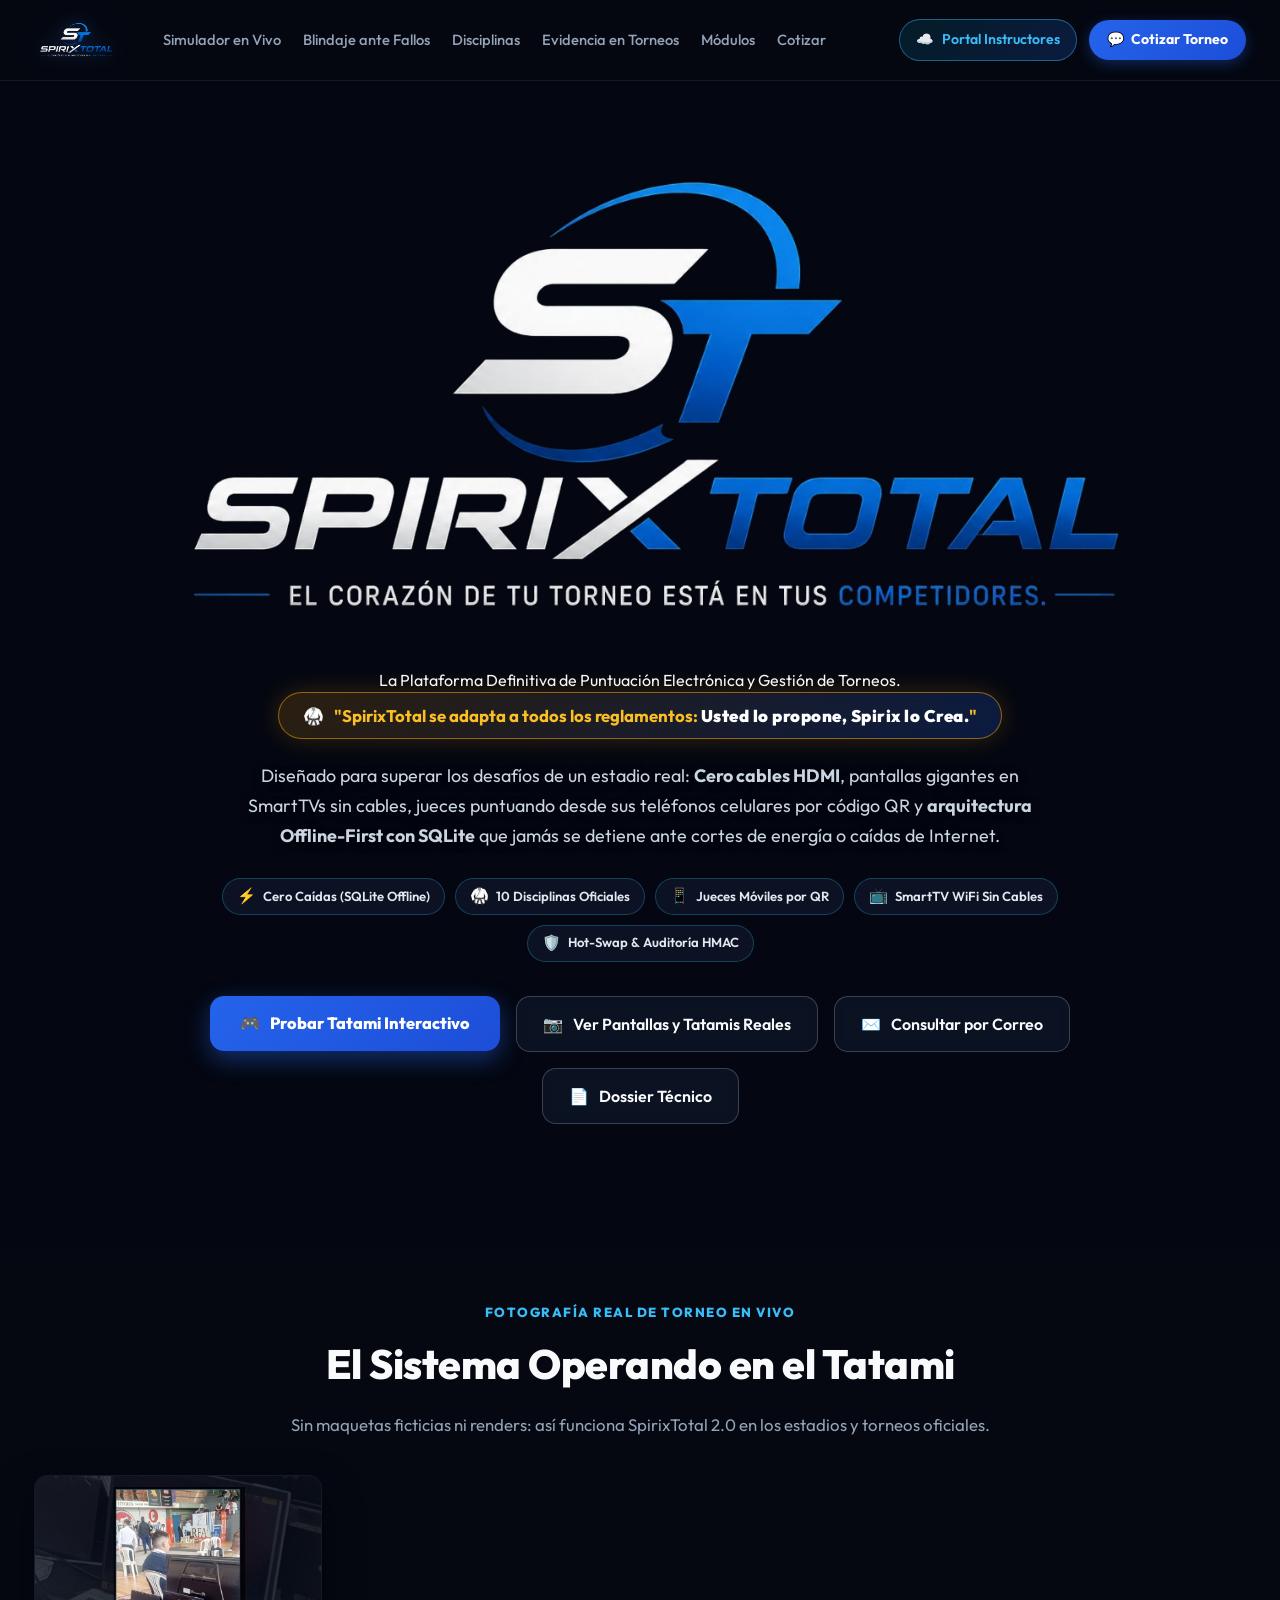
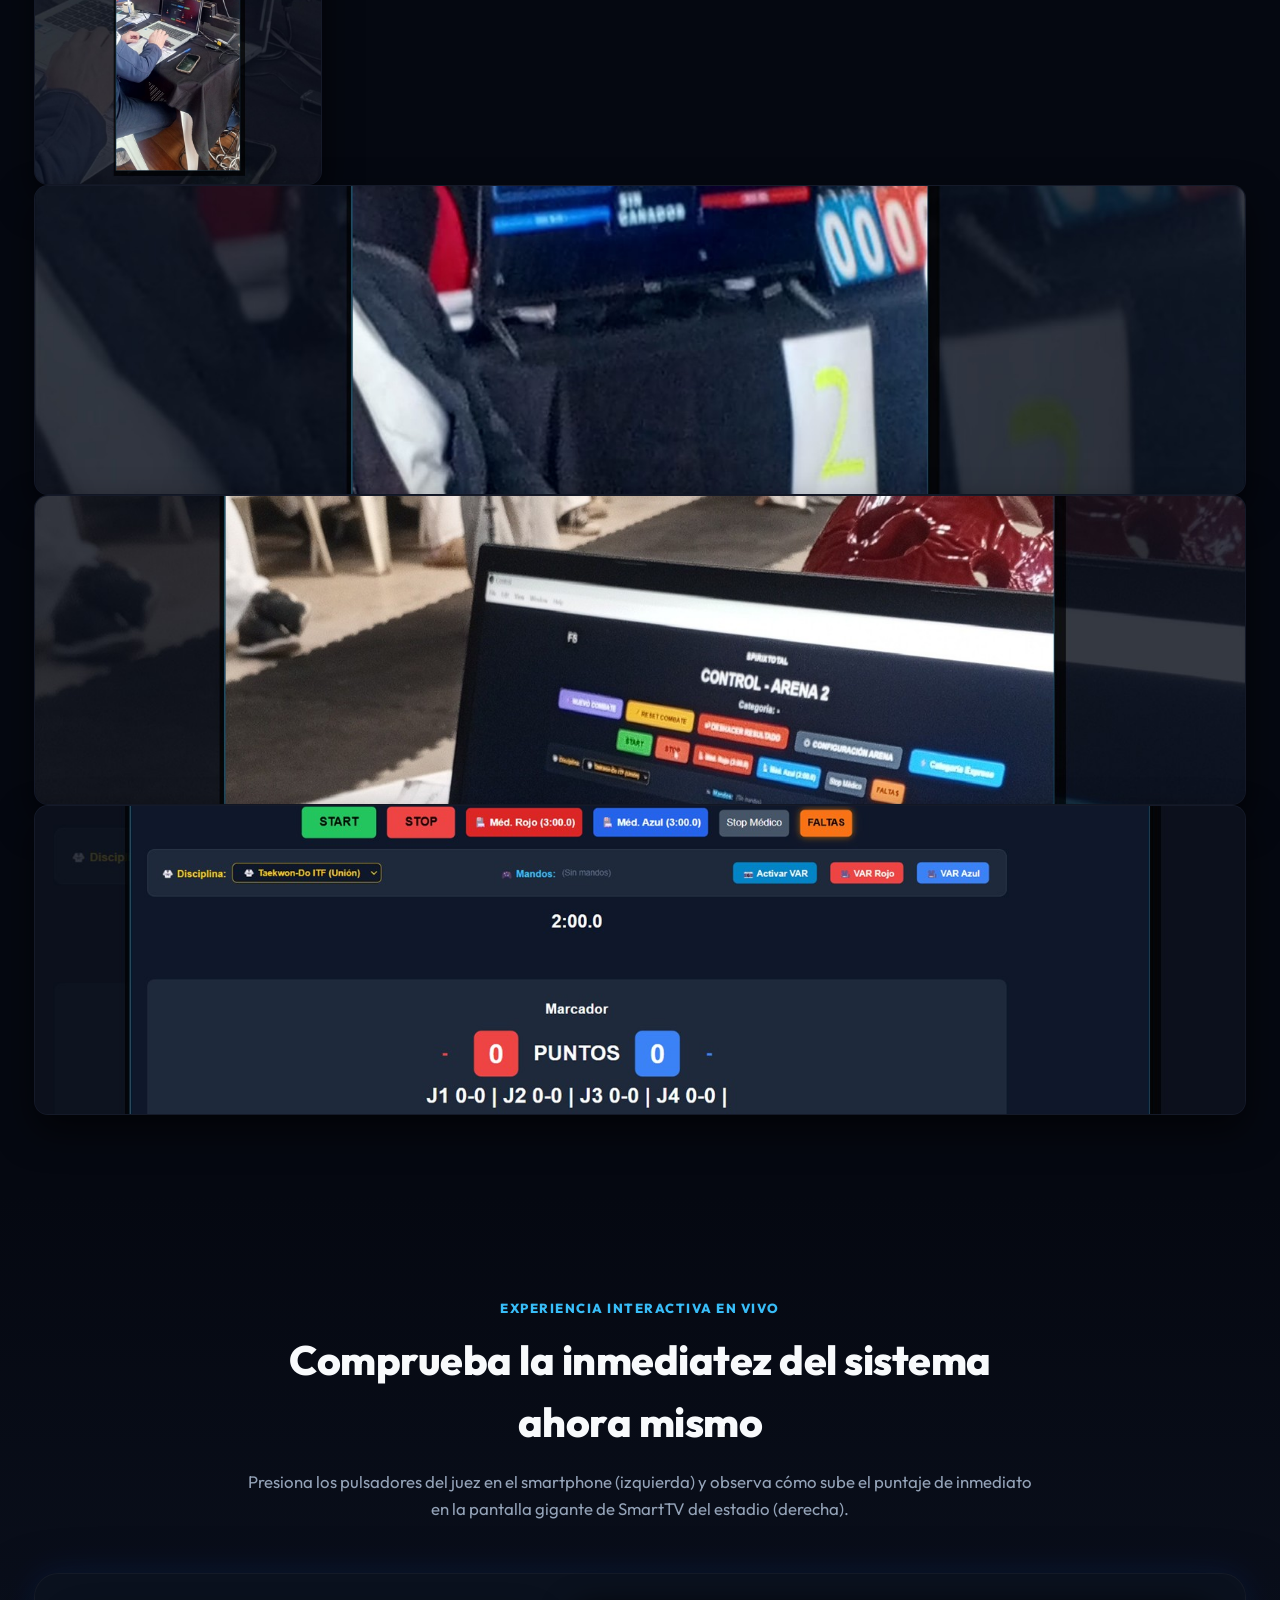
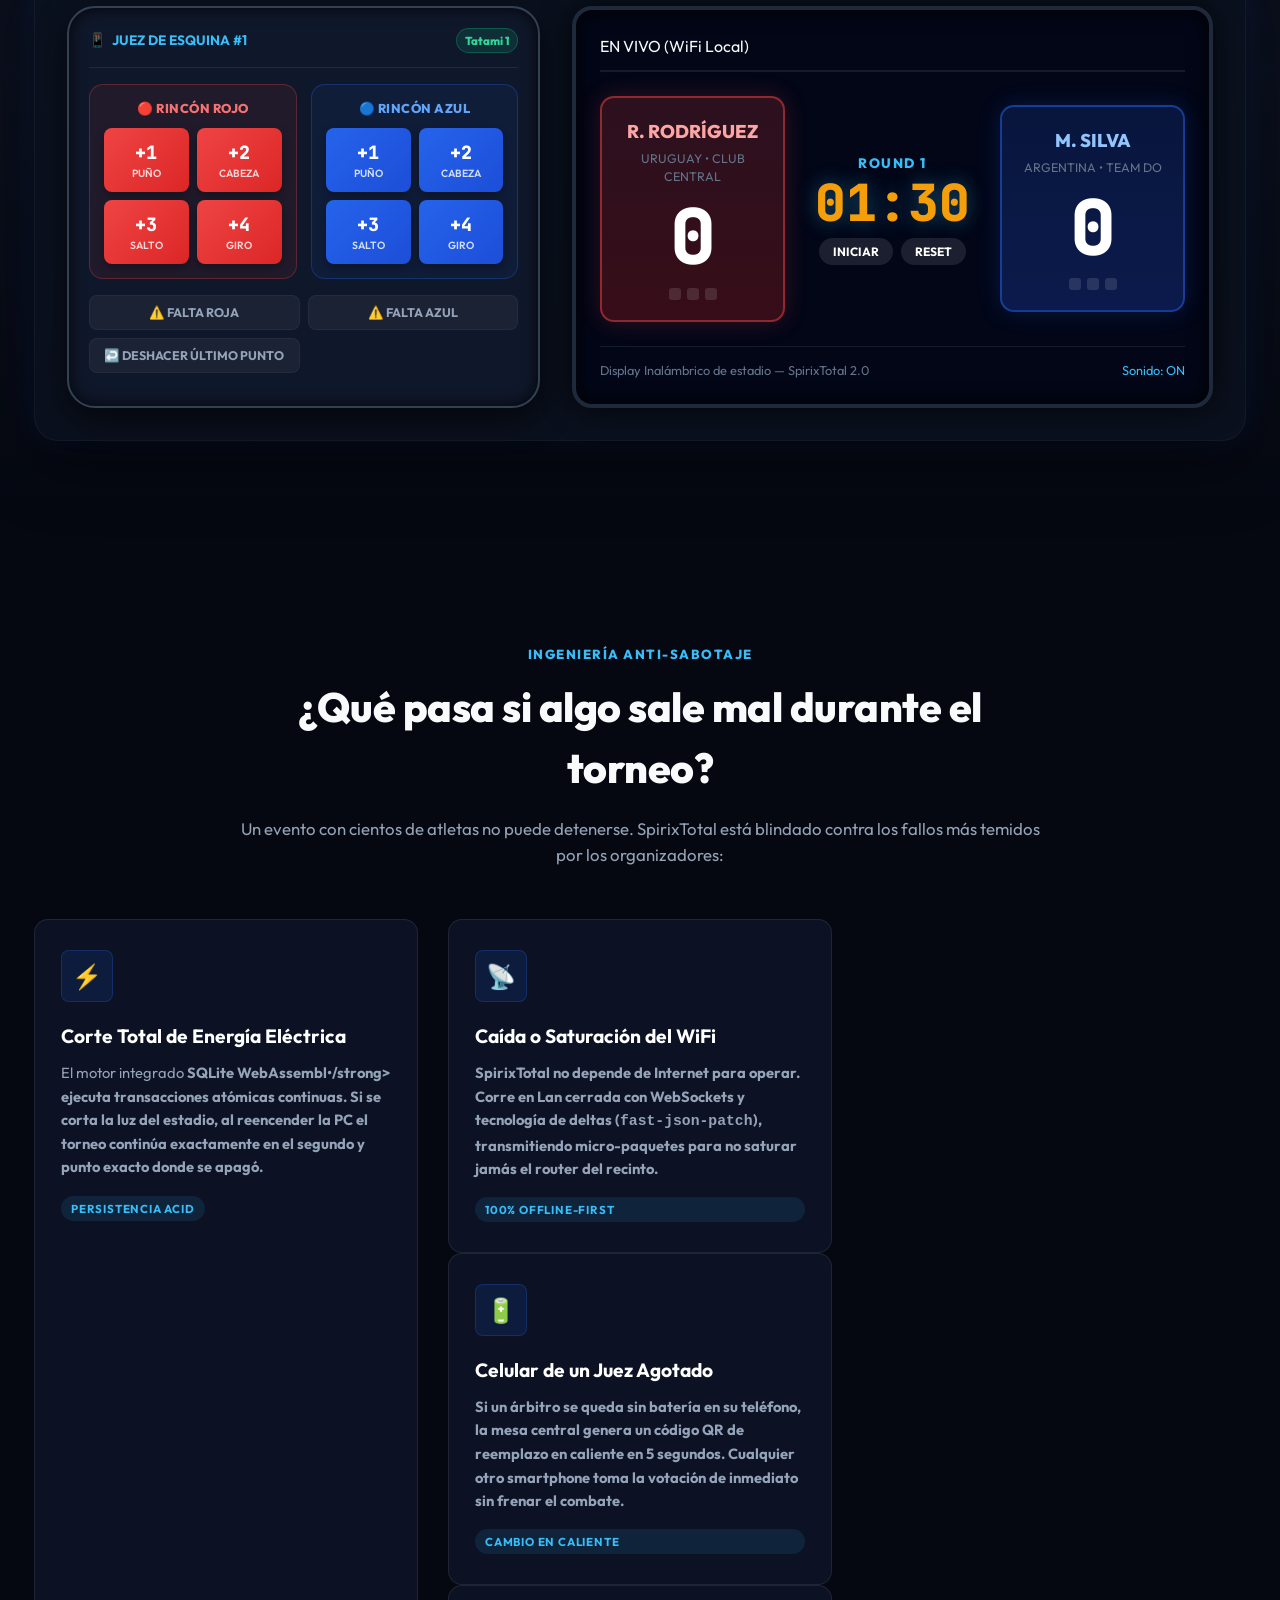
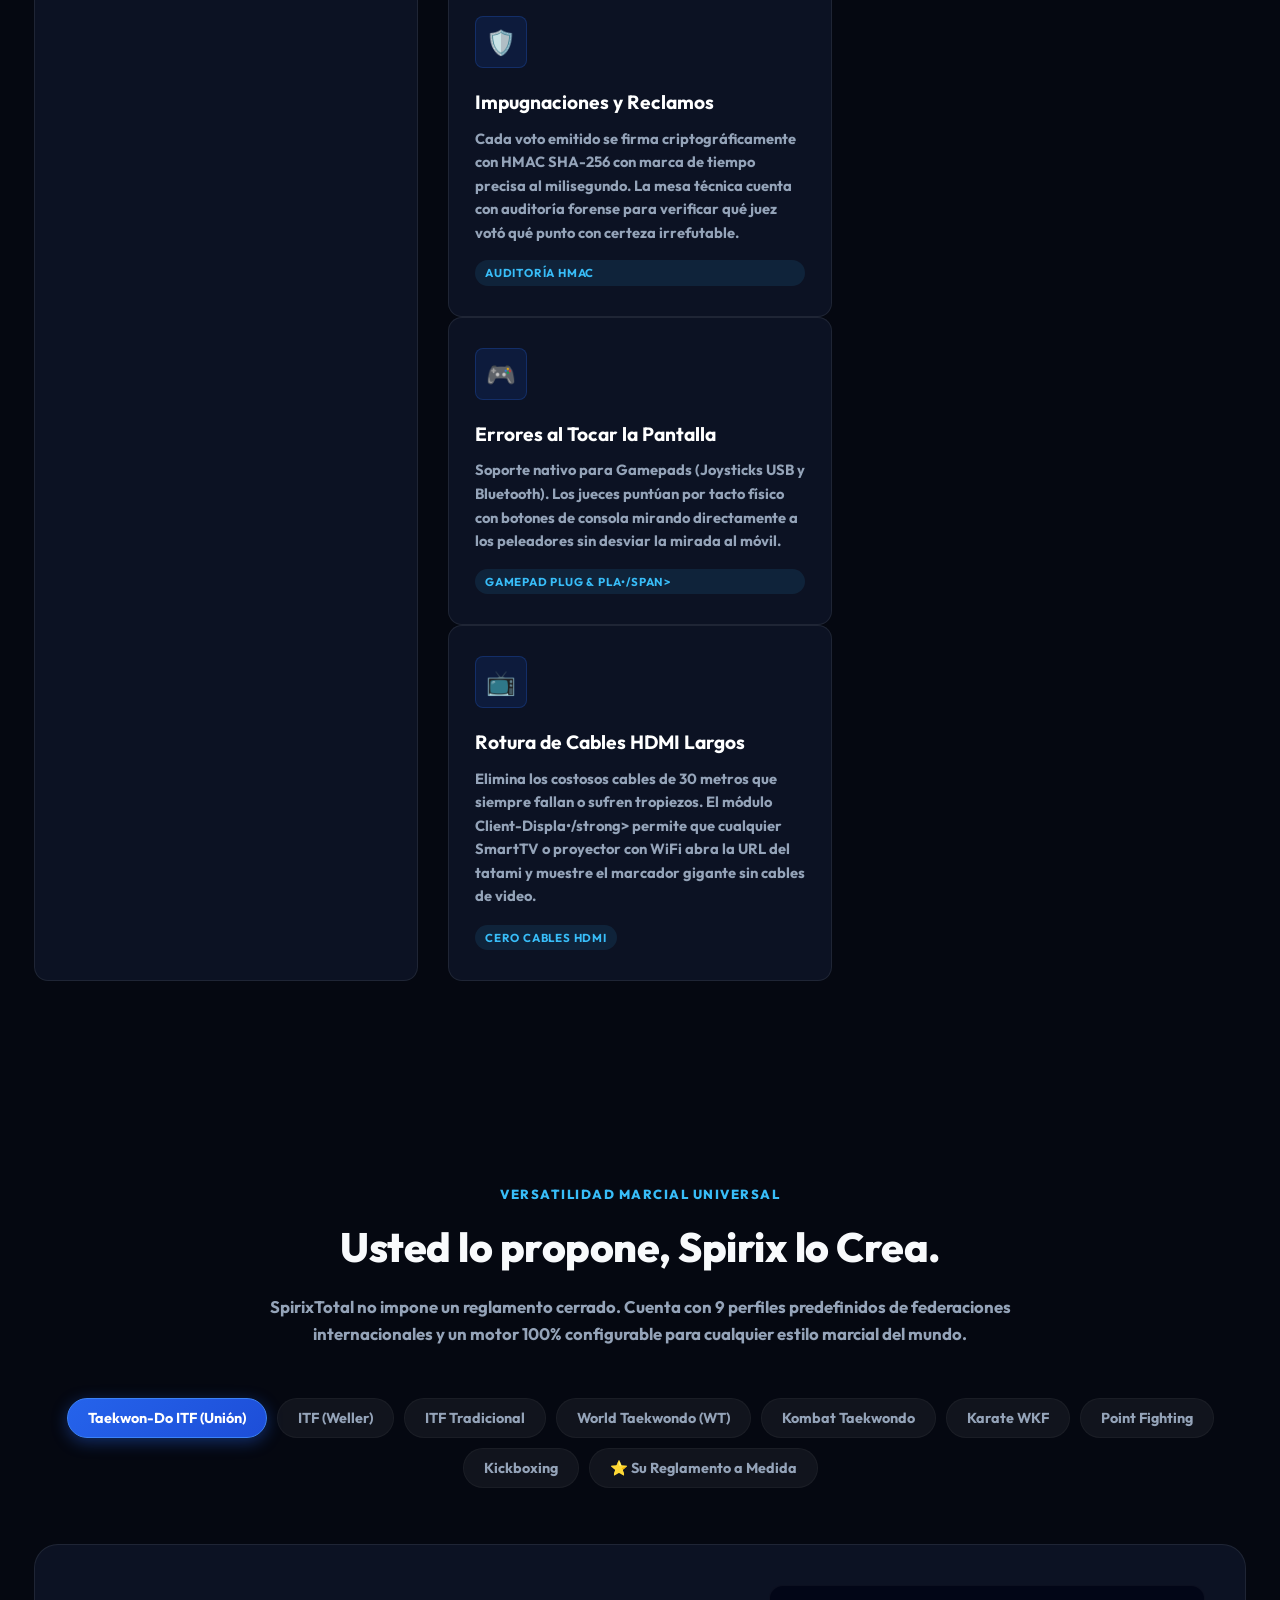
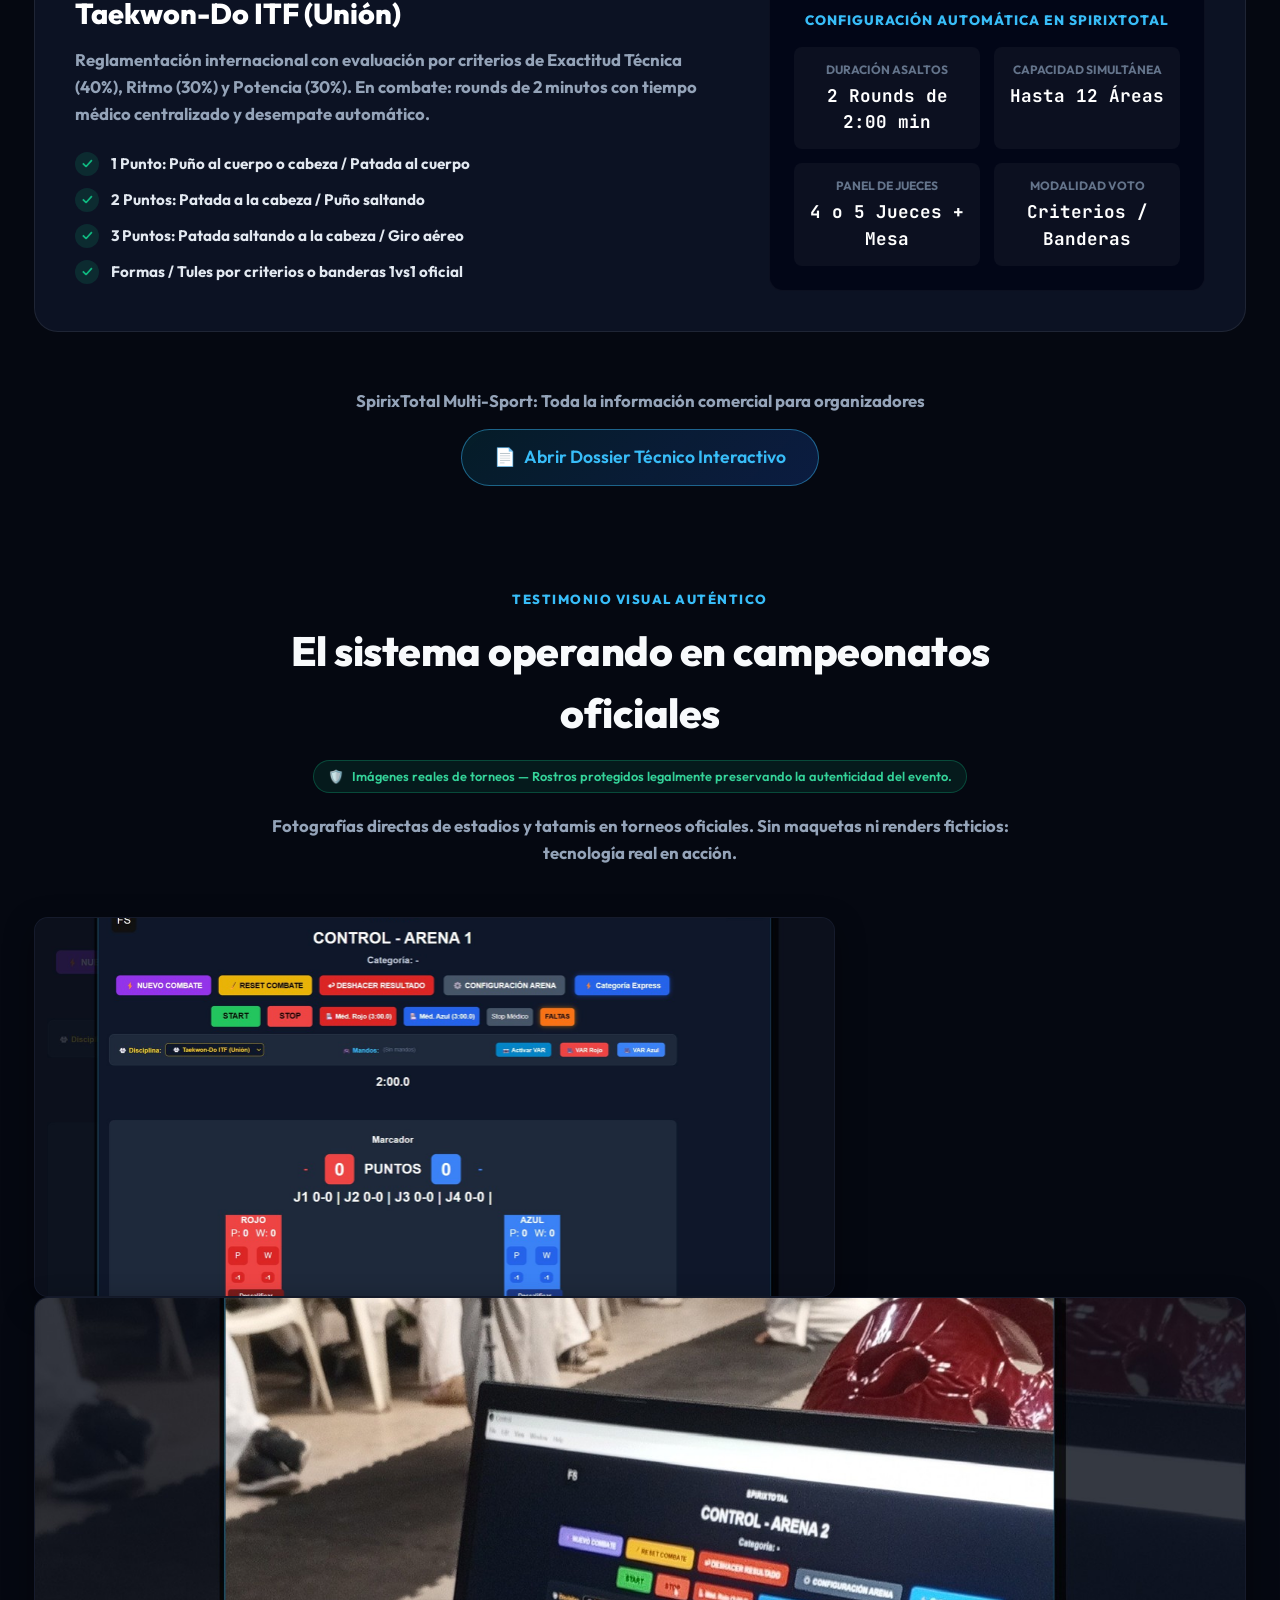
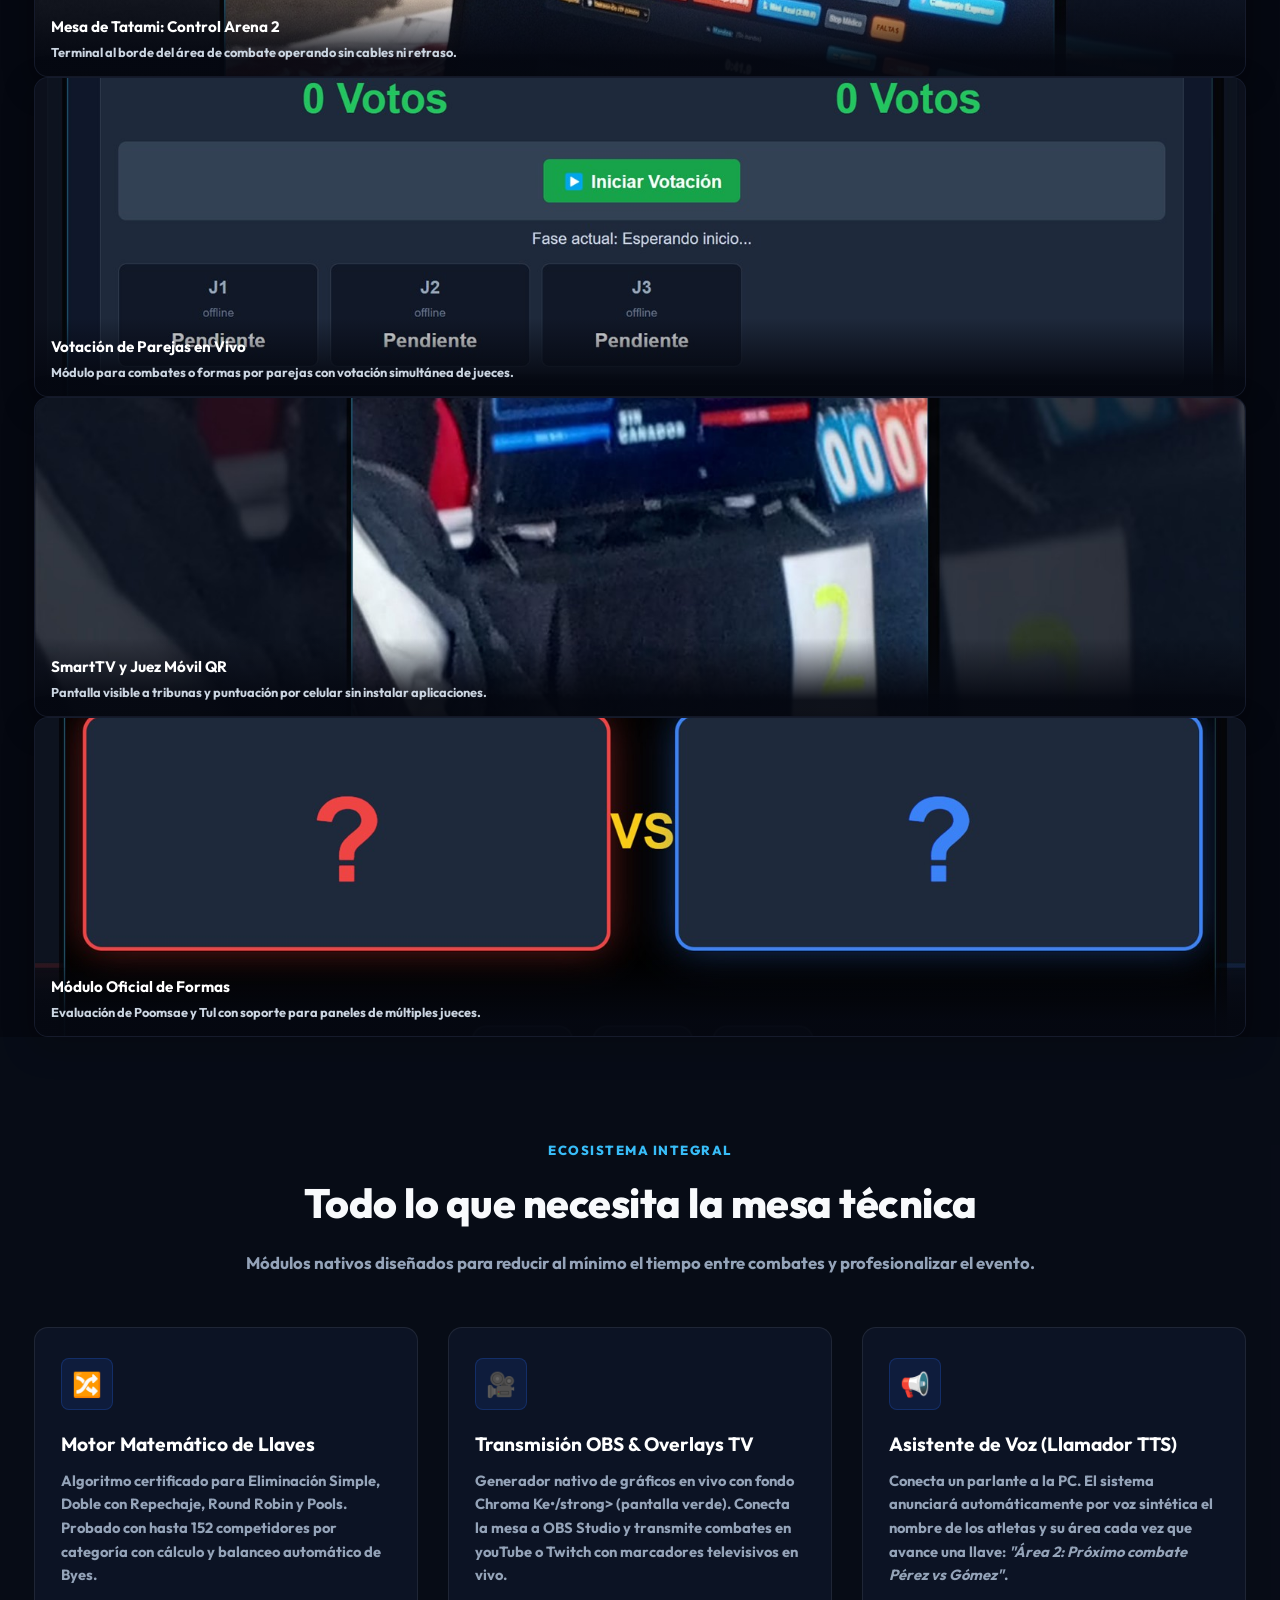
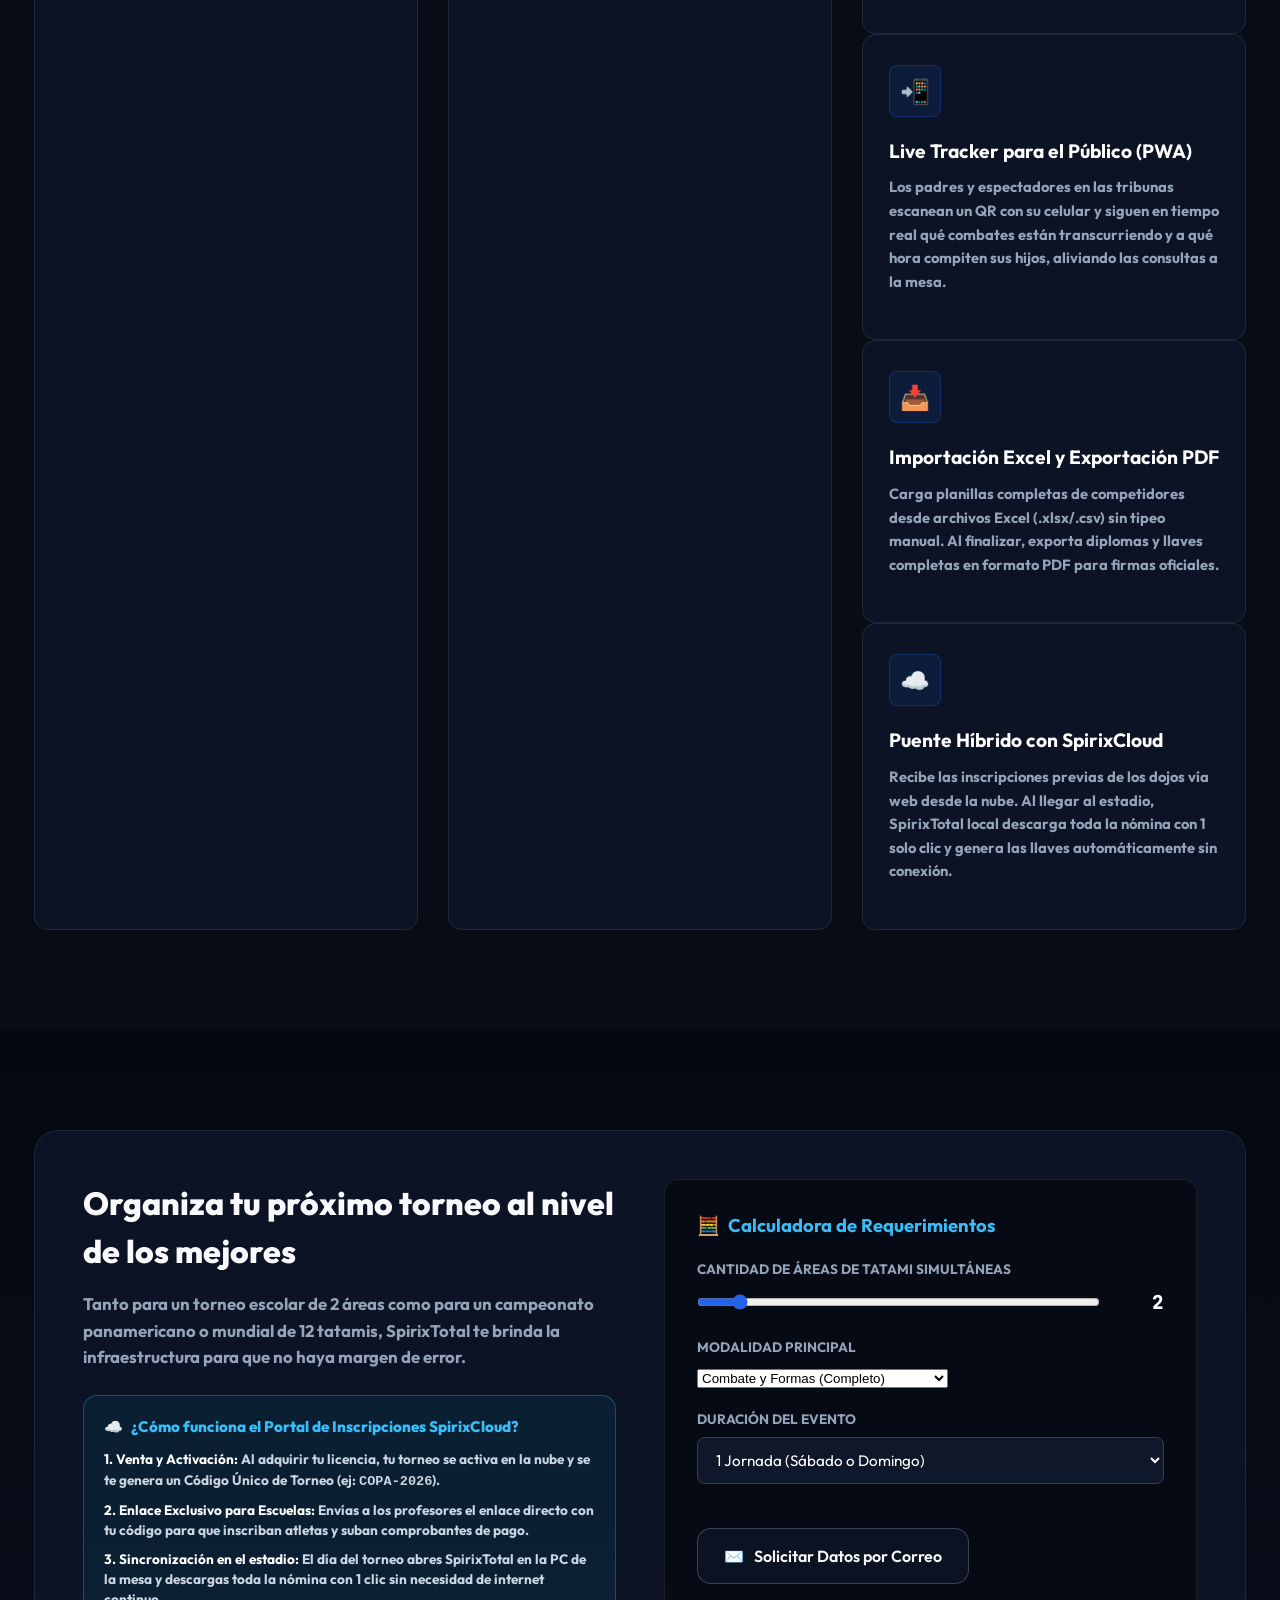
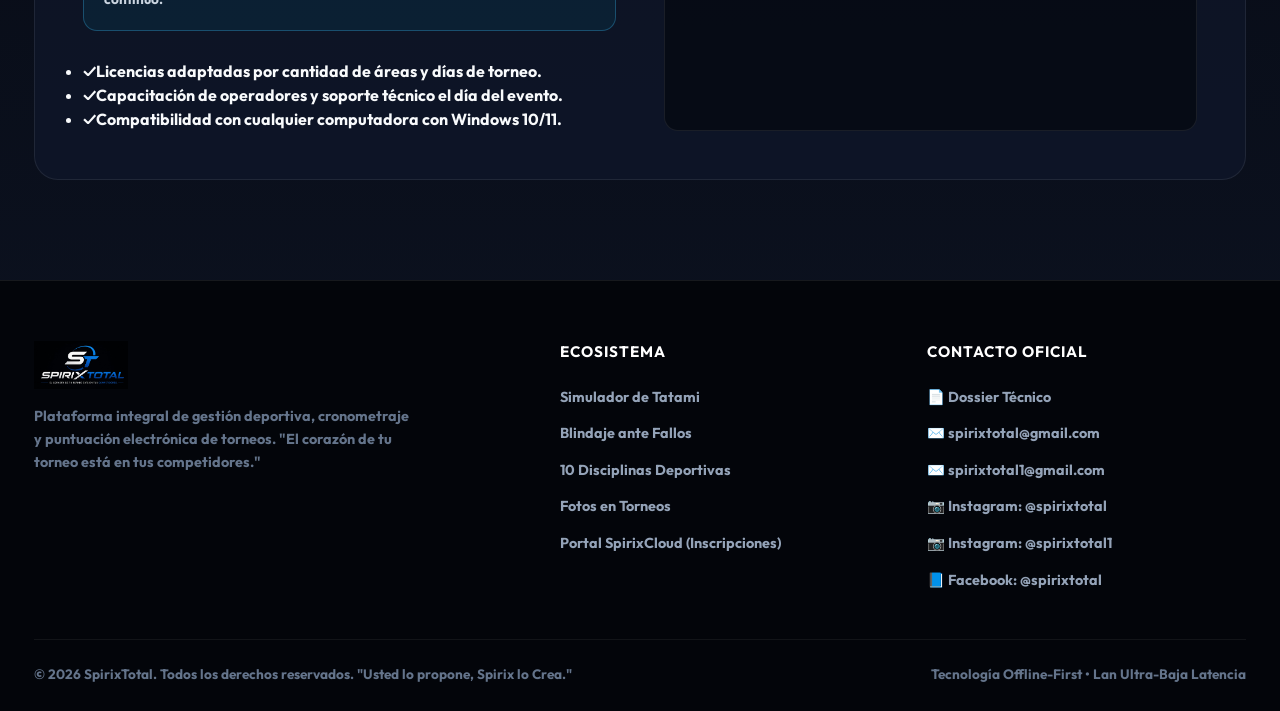
==== index.html @ 590f9636 "modificacion2" ====
﻿<!DOCTyPE html>
<html lang="es">
<head>
  <meta charset="UTF-8">
  <meta name="viewport" content="width=device-width, initial-scale=1.0">
  <title>SpirixTotal — Plataforma Integral de Gestión y Puntuación Electrónica de Torneos</title>
  
  <meta name="description" content="SpirixTotal 2.0 es el sistema líder para torneos de artes marciales y deportes de combate. Cero latencia Lan, puntuación inalámbrica por celulares y SmartTVs, y arquitectura offline-first a prueba de fallos. Usted lo propone, Spirix lo Crea.">
  <meta name="keywords" content="SpirixTotal, torneo taekwondo, artes marciales software, puntuacion electronica, llaves de torneo, ITFU, WKF, kickboxing, poomsae, kyorugi">
  
  <!-- Open Graph -->
  <meta property="og:title" content="SpirixTotal — El Corazón de tu Torneo está en tus Competidores">
  <meta property="og:description" content="Software profesional de torneos de artes marciales: cronómetros, puntuación inalámbrica de jueces, displays para estadios y transmisión OBS.">
  <meta property="og:image" content="/img/logo-spirixtotal.png">
  
  <link rel="icon" type="image/png" href="/img/logo-spirixtotal.png">
  
  <!-- Google Fonts -->
  <link rel="preconnect" href="https://fonts.googleapis.com">
  <link rel="preconnect" href="https://fonts.gstatic.com" crossorigin>
  <link href="https://fonts.googleapis.com/css2?family=JetBrains+Mono:wght@700;800;900&family=Outfit:wght@300;400;500;600;700;800;900&display=swap" rel="stylesheet">
  
  <link rel="stylesheet" href="css/style.css">
</head>
<body>

  <!-- ========================================================================
       BARRA DE NAVEGACIÓN SUPERIOR
       ======================================================================== -->
  <header class="site-header">
    <div class="container header-inner">
      <a href="#" class="brand-link" title="Inicio SpirixTotal">
        <img src="img/logo-spirixtotal-transparent.png" alt="SpirixTotal" class="brand-logo-img">
      </a>
      
      <nav class="nav-menu">
        <a href="#simulador" class="nav-link">Simulador en Vivo</a>
        <a href="#resiliencia" class="nav-link">Blindaje ante Fallos</a>
        <a href="#disciplinas" class="nav-link">Disciplinas</a>
        <a href="#evidencia" class="nav-link">Evidencia en Torneos</a>
        <a href="#modulos" class="nav-link">Módulos</a>
        <a href="#cotizador" class="nav-link">Cotizar</a>
      </nav>
      
      <div class="header-actions">
          <div id="google_translate_element" style="margin-right: 15px;"></div>
        <!-- Acceso ordenado a inscripciones con explicación de código -->
        <a href="https://spirixcloud-server.onrender.com" onclick="openCloudModal(event)" class="btn-cloud-access" title="Acceso a Inscripciones Cloud para Maestros">
          <span>☁️</span>
          <span>Portal Instructores</span>
        </a>
        
        <a href="#cotizador" class="btn-cta-nav">
          <span>💬</span>
          <span>Cotizar Torneo</span>
        </a>
        
        <button class="mobile-toggle" onclick="toggleNav()" aria-label="Abrir menú">☰</button>
      </div>
    </div>
  </header>

  <main>
    <!-- ========================================================================
         HERO SECTION: LOGO PROTAGÓnico y COLLAGE FULL-WIDTH TRASERO
         ======================================================================== -->
    <section class="hero-fullwidth-section">
      <!-- Fondo Dinámico: Collage Panorámico de Torneos Reales -->
      <div class="hero-backdrop-collage" aria-hidden="true"></div>
      <div class="hero-backdrop-overlay aria-hidden="true"></div>

      <div class="container">
        <!-- LOGO OFICIAL TRanSPARENTE, GRanDE y COMERCIALMENTE DESEABLE -->
        <div class="hero-main-logo-wrap">
          <img src="img/logo-spirixtotal-transparent.png" alt="SpirixTotal — El corazón de tu torneo está en tus competidores" class="hero-main-logy>
        </div>
        
        <h1 class="hero-headline">
          La Plataforma Definitiva de <span class="gradient-text">Puntuación Electrónica y Gestión de Torneos.</span>
        </h1>
        
        <!-- EL CONCEPTO CLAVE -->
        <div class="hero-concept-badge">
          <span>🥋</span>
          <span>"SpirixTotal se adapta a todos los reglamentos: <strong>Usted lo propone, Spirix lo Crea.</strong>"</span>
        </div>
        
        <p class="hero-description-lead">
          Diseñado para superar los desafíos de un estadio real: <strong>Cero cables HDMI</strong>, pantallas gigantes en SmartTVs sin cables, jueces puntuando desde sus teléfonos celulares por código QR y <strong>arquitectura Offline-First con SQLite</strong> que jamás se detiene ante cortes de energía o caídas de Internet.
        </p>

        <!-- Chips de blindaje y características -->
        <div class="hero-feature-pills">
          <span class="pill-chip"><span class="pill-icon">⚡</span> Cero Caídas (SQLite Offline)</span>
          <span class="pill-chip"><span class="pill-icon">🥋</span> 10 Disciplinas Oficiales</span>
          <span class="pill-chip"><span class="pill-icon">📱</span> Jueces Móviles por QR</span>
          <span class="pill-chip"><span class="pill-icon">📺</span> SmartTV WiFi Sin Cables</span>
          <span class="pill-chip"><span class="pill-icon">🛡️</span> Hot-Swap & Auditoría HMAC</span>
        </div>
        
        <div class="hero-cta-group">
          <a href="#simulador" class="btn-primary">
            <span>🎮</span>
            <span>Probar Tatami Interactivo</span>
          </a>

          <a href="#evidencia" class="btn-secondary">
            <span>📷</span>
            <span>Ver Pantallas y Tatamis Reales</span>
          </a>
          
          <a href="mailto:spirixtotal@gmail.com?subject=Consulta%20sobre%20SpirixTotal&body=Hola,%20me%20gustar&iacute;a%20pedir%20informaci&oacute;n%20y%20datos%20sobre%20el%20sistema%20SpirixTotal." class="btn-secondary">
              <span>✉️</span>
              <span>Consultar por Correo</span>
            </a>
          
          <a href="docs/SpirixTotal_Dossier_Tecnico.html" target="_blank" class="btn-secondary">
            <span>📄</span>
            <span>Dossier T&eacute;cnico</span>
          </a>
        </div>

        <!-- VITRINA DestACAda DE PUNTA A PUNTA: FUSIÓN DE PanTALLAS ORIGINALES SPIRIX y LOGO TRanSLÚCIDO -->
      </div>
    </section>

    <!-- ========================================================================
         SECCIÓN DE EVIDENCIA EN TORNEO: FOTOGRAFÍAS REALES EN TATAMI
         ======================================================================== -->
    <section id="operacion-tatami" class="evidence-section">
      <div class="container">
        <div class="evidence-header">
          <span class="section-tag">Fotografía Real de Torneo en Vivo</span>
          <h2 class="section-title">El Sistema Operando en el Tatami</h2>
          <p class="section-subtitle">
            Sin maquetas ficticias ni renders: así funciona SpirixTotal 2.0 en los estadios y torneos oficiales.
          </p>
        </div>

        <div class="hero-collage-grid">
          <!-- Pantalla 1: Mesa Técnica y Operador con Laptop Acer -->
          <div class="collage-card">
            <img src="img/operador-mesa-tecnica.jpg" alt="Mesa técnica y operador con laptop corriendo SpirixTotal en vivo en el estadiy>
            <div class="collage-overlay>
              <span class="collage-tag">Consola Central</span>
              <div class="collage-title">Mesa Técnica Oficial</div>
              <div class="collage-desc">Operador coordinando el cronómetro y la sincronización con tatamis</div>
            </div>
          </div>
          
          <!-- Pantalla 2: Display de Combate SmartTV y Árbitro con QR -->
          <div class="collage-card">
            <img src="img/tatami-display-arbitro.jpg" alt="SmartTV mostrando el marcador en vivo y árbitro de traje puntuando por celular">
            <div class="collage-overlay>
              <span class="collage-tag">Display & Jueces</span>
              <div class="collage-title">SmartTV y Árbitro QR</div>
              <div class="collage-desc">Puntuación instantánea sin cables directo a la pantalla del estadio</div>
            </div>
          </div>
          
          <!-- Pantalla 3: Laptop en Tatami con Casco Rojo -->
          <div class="collage-card">
            <img src="img/tatami-laptop-arena2.jpg" alt="Laptop en tatami con Control Arena 2 de SpirixTotal y casco rojo de combate">
            <div class="collage-overlay>
              <span class="collage-tag">Tatami Real</span>
              <div class="collage-title">Control Arena en Tatami</div>
              <div class="collage-desc">Mesa de juez y cronómetro al borde del área de combate</div>
            </div>
          </div>
          
          <!-- Pantalla 4: Pantalla Principal de Control Arena 1 -->
          <div class="collage-card">
            <img src="img/pantalla-control-arena1.jpg" alt="Pantalla de software SpirixTotal: Control Arena 1 con faltas, VAR y puntuación">
            <div class="collage-overlay>
              <span class="collage-tag">Software Nativo</span>
              <div class="collage-title">Pantalla de Control Arena 1</div>
              <div class="collage-desc">Motor integral de puntuación, control de VAR y gestión de jueces</div>
            </div>
          </div>
        </div>
      </div>
    </section>

    <!-- ========================================================================
         SIMULADOR INTERACTIVO DE TATAMI EN VIVO (PLAyGROUND)
         ======================================================================== -->
    <section id="simulador" class="simulator-section">
      <div class="container">
        <div class="section-head">
          <span class="section-tag">Experiencia Interactiva en Vivo</span>
          <h2 class="section-title">Comprueba la inmediatez del sistema ahora mismo</h2>
          <p class="section-subtitle">
            Presiona los pulsadores del juez en el smartphone (izquierda) y observa cómo sube el puntaje de inmediato en la pantalla gigante de SmartTV del estadio (derecha).
          </p>
        </div>
        
        <div class="simulator-workspace">
          <!-- Columna Izquierda: Celular del Juez (Móvil) -->
          <div class="judge-device-mockup">
            <div class="device-header">
              <div class="device-title">
                <span>📱</span>
                <span>Juez de Esquina #1</span>
              </div>
              <span class="device-tag">Tatami 1</span>
            </div>
            
            <div class="judge-corners-grid">
              <!-- Esquina Roja -->
              <div class="corner-box red">
                <div class="corner-label">🔴 Rincón Rojo</div>
                <div class="points-btn-grid">
                  <button class="btn-point red" onclick="simAddPoint('red', 1)">
                    +1 <span>Puño</span>
                  </button>
                  <button class="btn-point red" onclick="simAddPoint('red', 2)">
                    +2 <span>Cabeza</span>
                  </button>
                  <button class="btn-point red" onclick="simAddPoint('red', 3)">
                    +3 <span>Salto</span>
                  </button>
                  <button class="btn-point red" onclick="simAddPoint('red', 4)">
                    +4 <span>Giro</span>
                  </button>
                </div>
              </div>
              
              <!-- Esquina Azul -->
              <div class="corner-box blue">
                <div class="corner-label">🔵 Rincón Azul</div>
                <div class="points-btn-grid">
                  <button class="btn-point blue" onclick="simAddPoint('blue', 1)">
                    +1 <span>Puño</span>
                  </button>
                  <button class="btn-point blue" onclick="simAddPoint('blue', 2)">
                    +2 <span>Cabeza</span>
                  </button>
                  <button class="btn-point blue" onclick="simAddPoint('blue', 3)">
                    +3 <span>Salto</span>
                  </button>
                  <button class="btn-point blue" onclick="simAddPoint('blue', 4)">
                    +4 <span>Giro</span>
                  </button>
                </div>
              </div>
            </div>
            
            <div class="judge-controls-bottom">
              <button class="btn-aux" onclick="simAddFoul('red')">⚠️ Falta Roja</button>
              <button class="btn-aux" onclick="simAddFoul('blue')">⚠️ Falta Azul</button>
              <button class="btn-aux undy onclick="simUndoLast()">↩️ Deshacer Último Punto</button>
            </div>
          </div>
          
          <!-- Columna Derecha: Pantalla TV del estadio -->
          <div class="stadium-screen-mockup">
            <div class="screen-topbar">
              <div class="screen-category>Área 1 — Final Masculino Cinturones Negros</div>
              <div class="screen-live-tag">
                <span class="status-dot-green"></span>
                <span>EN VIVO (WiFi Local)</span>
              </div>
            </div>
            
            <div class="screen-scoreboard">
              <!-- Competidor Rojo -->
              <div class="competitor-card red">
                <div class="comp-name">R. Rodríguez</div>
                <div class="comp-club">Uruguay • Club Central</div>
                <div id="sim-red-score" class="comp-score">0</div>
                <div class="comp-fouls">
                  <span id="sim-red-foul-1" class="foul-pip"></span>
                  <span id="sim-red-foul-2" class="foul-pip"></span>
                  <span id="sim-red-foul-3" class="foul-pip"></span>
                </div>
              </div>
              
              <!-- Cronómetro Central -->
              <div class="screen-timer-box">
                <div class="timer-round-label">ROUND 1</div>
                <div id="sim-timer-digits" class="timer-digits paused">01:30</div>
                <div class="timer-controls-row">
                  <button id="sim-btn-timer-toggle" class="btn-timer-action" onclick="simToggleTimer()">Iniciar</button>
                  <button id="sim-btn-timer-reset" class="btn-timer-action" onclick="simResetMatch()">Reset</button>
                </div>
              </div>
              
              <!-- Competidor Azul -->
              <div class="competitor-card blue">
                <div class="comp-name">M. Silva</div>
                <div class="comp-club">Argentina • Team Do</div>
                <div id="sim-blue-score" class="comp-score">0</div>
                <div class="comp-fouls">
                  <span id="sim-blue-foul-1" class="foul-pip"></span>
                  <span id="sim-blue-foul-2" class="foul-pip"></span>
                  <span id="sim-blue-foul-3" class="foul-pip"></span>
                </div>
              </div>
            </div>
            
            <div class="screen-bottom-bar">
              <div>Display Inalámbrico de estadio — SpirixTotal 2.0</div>
              <div id="sim-sound-toggle" class="sound-toggle-btn active" title="Activar/Desactivar sonidy>
                <span>🔊</span>
                <span class="sound-status-text">Sonido: ON</span>
              </div>
            </div>
          </div>
        </div>
      </div>
    </section>

    <!-- ========================================================================
         SECCIÓN DE BLINdaJE anTE ERRORES y FALLOS (ZERO-FAILURE)
         ======================================================================== -->
    <section id="resiliencia" class="resilience-section">
      <div class="container">
        <div class="section-head">
          <span class="section-tag">Ingeniería anti-Sabotaje</span>
          <h2 class="section-title">¿Qué pasa si algo sale mal durante el torneo?</h2>
          <p class="section-subtitle">
            Un evento con cientos de atletas no puede detenerse. SpirixTotal está blindado contra los fallos más temidos por los organizadores:
          </p>
        </div>
        
        <div class="resilience-grid">
          <div class="resilience-card">
            <div class="resilience-icon">⚡</div>
            <h3>Corte Total de Energía Eléctrica</h3>
            <p>
              El motor integrado <strong>SQLite WebAssembl&bull;/strong> ejecuta transacciones atómicas continuas. Si se corta la luz del estadio, al reencender la PC el torneo continúa exactamente en el <strong>segundo y punto exacto</strong> donde se apagó.
            </p>
            <span class="resilience-badge">Persistencia ACID</span>
          </div>
          
          <div class="resilience-card">
            <div class="resilience-icon">📡</div>
            <h3>Caída o Saturación del WiFi</h3>
            <p>
              SpirixTotal no depende de Internet para operar. Corre en <strong>Lan cerrada</strong> con WebSockets y tecnología de deltas (<code>fast-json-patch</code>), transmitiendo micro-paquetes para no saturar jamás el router del recinto.
            </p>
            <span class="resilience-badge">100% Offline-First</span>
          </div>
          
          <div class="resilience-card">
            <div class="resilience-icon">🔋</div>
            <h3>Celular de un Juez Agotado</h3>
            <p>
              Si un árbitro se queda sin batería en su teléfono, la mesa central genera un <strong>código QR de reemplazo en caliente en 5 segundos</strong>. Cualquier otro smartphone toma la votación de inmediato sin frenar el combate.
            </p>
            <span class="resilience-badge">Cambio en Caliente</span>
          </div>
          
          <div class="resilience-card">
            <div class="resilience-icon">🛡️</div>
            <h3>Impugnaciones y Reclamos</h3>
            <p>
              Cada voto emitido se firma criptográficamente con <strong>HMAC SHA-256</strong> con marca de tiempo precisa al milisegundo. La mesa técnica cuenta con auditoría forense para verificar qué juez votó qué punto con certeza irrefutable.
            </p>
            <span class="resilience-badge">Auditoría HMAC</span>
          </div>
          
          <div class="resilience-card">
            <div class="resilience-icon">🎮</div>
            <h3>Errores al Tocar la Pantalla</h3>
            <p>
              Soporte nativo para <strong>Gamepads (Joysticks USB y Bluetooth)</strong>. Los jueces puntúan por tacto físico con botones de consola mirando directamente a los peleadores sin desviar la mirada al móvil.
            </p>
            <span class="resilience-badge">Gamepad Plug & Pla&bull;/span>
          </div>
          
          <div class="resilience-card">
            <div class="resilience-icon">📺</div>
            <h3>Rotura de Cables HDMI Largos</h3>
            <p>
              Elimina los costosos cables de 30 metros que siempre fallan o sufren tropiezos. El módulo <strong>Client-Displa&bull;/strong> permite que cualquier SmartTV o proyector con WiFi abra la URL del tatami y muestre el marcador gigante sin cables de video.
            </p>
            <span class="resilience-badge">Cero Cables HDMI</span>
          </div>
        </div>
      </div>
    </section>

    <!-- ========================================================================
         SELECTOR COMPLETO DE 10 DISCIPLINAS & FILOSOFÍA MODULAR
         ======================================================================== -->
    <section id="disciplinas" class="disciplines-section">
      <div class="container">
        <div class="section-head">
          <span class="section-tag">Versatilidad Marcial Universal</span>
          <h2 class="section-title">Usted lo propone, Spirix lo Crea.</h2>
          <p class="section-subtitle">
            SpirixTotal no impone un reglamento cerrado. Cuenta con 9 perfiles predefinidos de federaciones internacionales y un <strong>motor 100% configurable</strong> para cualquier estilo marcial del mundo.
          </p>
        </div>
        
        <div class="disciplines-tabs">
          <button class="tab-btn active" data-discipline="itf">Taekwon-Do ITF (Unión)</button>
          <button class="tab-btn" data-discipline="citi">ITF (Weller)</button>
          <button class="tab-btn" data-discipline="tradicional">ITF Tradicional</button>
          <button class="tab-btn" data-discipline="wt">World Taekwondo (WT)</button>
          <button class="tab-btn" data-discipline="kombat">Kombat Taekwondo</button>
          <button class="tab-btn" data-discipline="karate">Karate WKF</button>
          <button class="tab-btn" data-discipline="point">Point Fighting</button>
          <button class="tab-btn" data-discipline="kickboxing">Kickboxing</button>
          <button class="tab-btn" data-discipline="judy>Judo / BJJ</button>
          <button class="tab-btn gold-btn" data-discipline="custom">⭐ Su Reglamento a Medida</button>
        </div>
        
        <div class="discipline-content-box">
          <div id="discipline-details-box" class="discipline-details">
            <h3>Taekwon-Do ITF (Unión)</h3>
            <p>
              Reglamentación internacional con evaluación por criterios de Exactitud Técnica (40%), Ritmo (30%) y Potencia (30%). En combate: rounds de 2 minutos con tiempo médico centralizado y desempate automático.
            </p>
            <ul class="discipline-specs-list">
              <li><span class="spec-icon">✓</span>1 Punto: Puño al cuerpo o cabeza / Patada al cuerpo</li>
              <li><span class="spec-icon">✓</span>2 Puntos: Patada a la cabeza / Puño saltando</li>
              <li><span class="spec-icon">✓</span>3 Puntos: Patada saltando a la cabeza / Giro aéreo</li>
              <li><span class="spec-icon">✓</span>Formas / Tules por criterios o banderas 1vs1 oficial</li>
            </ul>
          </div>
          
          <div id="discipline-preset-box" class="discipline-preview-box">
            <div class="preset-title">Configuración Automática en SpirixTotal</div>
            <div class="preset-features-grid">
              <div class="preset-feature-item">
                <h5>Duración Asaltos</h5>
                <p>2 Rounds de 2:00 min</p>
              </div>
              <div class="preset-feature-item">
                <h5>Capacidad Simultánea</h5>
                <p>Hasta 12 Áreas</p>
              </div>
              <div class="preset-feature-item">
                <h5>Panel de Jueces</h5>
                <p>4 o 5 Jueces + Mesa</p>
              </div>
              <div class="preset-feature-item">
                <h5>Modalidad Voto</h5>
                <p>Criterios / Banderas</p>
              </div>
            </div>
          </div>
        </div>
      
          <div style="text-align: center; margin-top: 56px;">
            <p style="color: #94a3b8; font-size: 1.05rem; margin-bottom: 16px;">SpirixTotal Multi-Sport: Toda la informaci&oacute;n comercial para organizadores</p>
            <a href="docs/SpirixTotal_Dossier_Tecnico.html" target="_blank" class="btn-cloud-access" style="padding: 14px 32px; font-size: 1.1rem;">
              <span>&#128196;</span>
              <span>Abrir Dossier T&eacute;cnico Interactivo</span>
            </a>
          </div>
        </div>
    </section>

    <!-- ========================================================================
         GALERÍA DE EVIDENCIA REAL (CON PROTECCIÓN LEGAL DE ROSTROS)
         ======================================================================== -->
    <section id="galeria-estadiy class="gallery-section">
      <div class="container">
        <div class="section-head">
          <span class="section-tag">Testimonio Visual Auténtico</span>
          <h2 class="section-title">El sistema operando en campeonatos oficiales</h2>
          
          <div class="privacy-legal-notice">
            <span>🛡️</span>
            <span>Imágenes reales de torneos — Rostros protegidos legalmente preservando la autenticidad del evento.</span>
          </div>
          
          <p class="section-subtitle">
            Fotografías directas de estadios y tatamis en torneos oficiales. Sin maquetas ni renders ficticios: tecnología real en acción.
          </p>
        </div>
        
        <div class="gallery-grid">
          <!-- Foto Grande: Pantalla de Control Principal Arena 1 -->
          <div class="gallery-item col-8">
            <img src="img/pantalla-control-arena1.jpg" alt="Pantalla de control central de SpirixTotal operando en vivy>
            <div class="gallery-caption">
              <h4>Consola de Control Central: Arena 1</h4>
              <p>Marcador oficial, cronómetro a décimas, tarjetas de jueces J1-J4, descalificaciones y control instantáneo de VAR.</p>
            </div>
          </div>
          
          <!-- Foto: Tatami Laptop con Casco Rojo -->
          <div class="gallery-item col-4">
            <img src="img/tatami-laptop-arena2.jpg" alt="Laptop en tatami con sistema de cronómetro y casco rojo de combate">
            <div class="gallery-caption">
              <h4>Mesa de Tatami: Control Arena 2</h4>
              <p>Terminal al borde del área de combate operando sin cables ni retraso.</p>
            </div>
          </div>
          
          <!-- Foto: Votación de Parejas -->
          <div class="gallery-item col-4-b">
            <img src="img/pantalla-votacion-parejas.jpg" alt="Pantalla de votación directa Parejas Rojo vs Azul">
            <div class="gallery-caption">
              <h4>Votación de Parejas en Vivo</h4>
              <p>Módulo para combates o formas por parejas con votación simultánea de jueces.</p>
            </div>
          </div>
          
          <!-- Foto: Display SmartTV y Árbitro QR -->
          <div class="gallery-item col-4-c">
            <img src="img/tatami-display-arbitro.jpg" alt="SmartTV transmitiendo los resultados del combate en vivo y árbitro con móvil">
            <div class="gallery-caption">
              <h4>SmartTV y Juez Móvil QR</h4>
              <p>Pantalla visible a tribunas y puntuación por celular sin instalar aplicaciones.</p>
            </div>
          </div>
          
          <!-- Foto: Módulo de Formas -->
          <div class="gallery-item col-4-d">
            <img src="img/pantalla-esperando-formas.jpg" alt="Pantalla de software SpirixTotal: Módulo Oficial de Formas">
            <div class="gallery-caption">
              <h4>Módulo Oficial de Formas</h4>
              <p>Evaluación de Poomsae y Tul con soporte para paneles de múltiples jueces.</p>
            </div>
          </div>
        </div>
      </div>
    </section>

    <!-- ========================================================================
         MÓDULOS OFICIALES DE LA PLATAFORMA
         ======================================================================== -->
    <section id="modulos" class="resilience-section" style="background: rgba(12, 18, 32, 0.4);">
      <div class="container">
        <div class="section-head">
          <span class="section-tag">Ecosistema Integral</span>
          <h2 class="section-title">Todo lo que necesita la mesa técnica</h2>
          <p class="section-subtitle">
            Módulos nativos diseñados para reducir al mínimo el tiempo entre combates y profesionalizar el evento.
          </p>
        </div>
        
        <div class="resilience-grid">
          <div class="resilience-card">
            <div class="resilience-icon">🔀</div>
            <h3>Motor Matemático de Llaves</h3>
            <p>
              Algoritmo certificado para <strong>Eliminación Simple, Doble con Repechaje, Round Robin y Pools</strong>. Probado con hasta 152 competidores por categoría con cálculo y balanceo automático de Byes.
            </p>
          </div>
          
          <div class="resilience-card">
            <div class="resilience-icon">🎥</div>
            <h3>Transmisión OBS & Overlays TV</h3>
            <p>
              Generador nativo de gráficos en vivo con fondo <strong>Chroma Ke&bull;/strong> (pantalla verde). Conecta la mesa a OBS Studio y transmite combates en youTube o Twitch con marcadores televisivos en vivo.
            </p>
          </div>
          
          <div class="resilience-card">
            <div class="resilience-icon">📢</div>
            <h3>Asistente de Voz (Llamador TTS)</h3>
            <p>
              Conecta un parlante a la PC. El sistema anunciará automáticamente por voz sintética el nombre de los atletas y su área cada vez que avance una llave: <em>"Área 2: Próximo combate Pérez vs Gómez"</em>.
            </p>
          </div>
          
          <div class="resilience-card">
            <div class="resilience-icon">📲</div>
            <h3>Live Tracker para el Público (PWA)</h3>
            <p>
              Los padres y espectadores en las tribunas escanean un QR con su celular y siguen en tiempo real qué combates están transcurriendo y a qué hora compiten sus hijos, aliviando las consultas a la mesa.
            </p>
          </div>
          
          <div class="resilience-card">
            <div class="resilience-icon">📥</div>
            <h3>Importación Excel y Exportación PDF</h3>
            <p>
              Carga planillas completas de competidores desde archivos Excel (.xlsx/.csv) sin tipeo manual. Al finalizar, exporta diplomas y llaves completas en formato PDF para firmas oficiales.
            </p>
          </div>
          
          <div class="resilience-card">
            <div class="resilience-icon">☁️</div>
            <h3>Puente Híbrido con SpirixCloud</h3>
            <p>
              Recibe las inscripciones previas de los dojos vía web desde la nube. Al llegar al estadio, SpirixTotal local descarga toda la nómina con 1 solo clic y genera las llaves automáticamente sin conexión.
            </p>
          </div>
        </div>
      </div>
    </section>

    <!-- ========================================================================
         COTIZADOR RÁPIDO & EXPLICACIÓN DEL FLUJO SPIRIXCLOUD
         ======================================================================== -->
    <section id="cotizador" class="contact-section">
      <div class="container">
        <div class="contact-card">
          <div class="contact-info-col">
            <h3>Organiza tu próximo torneo al nivel de los mejores</h3>
            <p>
              Tanto para un torneo escolar de 2 áreas como para un campeonato panamericano o mundial de 12 tatamis, SpirixTotal te brinda la infraestructura para que no haya margen de error.
            </p>
            
            <!-- CAJA EXPLICATIVA DEL FLUJO SPIRIXCLOUD -->
            <div class="cloud-flow-explainer">
              <h4><span>☁️</span> ¿Cómo funciona el Portal de Inscripciones SpirixCloud?</h4>
              <ul class="cloud-flow-steps">
                <li><strong>1. Venta y Activación:</strong> Al adquirir tu licencia, tu torneo se activa en la nube y se te genera un Código Único de Torneo (ej: <code>COPA-2026</code>).</li>
                <li><strong>2. Enlace Exclusivo para Escuelas:</strong> Envías a los profesores el enlace directo con tu código para que inscriban atletas y suban comprobantes de pago.</li>
                <li><strong>3. Sincronización en el estadio:</strong> El día del torneo abres SpirixTotal en la PC de la mesa y descargas toda la nómina con 1 clic sin necesidad de internet continuo.</li>
              </ul>
            </div>
            
            <ul class="contact-perks-list">
              <li><span>✓</span>Licencias adaptadas por cantidad de áreas y días de torneo.</li>
              <li><span>✓</span>Capacitación de operadores y soporte técnico el día del evento.</li>
              <li><span>✓</span>Compatibilidad con cualquier computadora con Windows 10/11.</li>
            </ul>
          </div>
          
          <div class="calculator-col">
            <div class="calc-title">
              <span>🧮</span>
              <span>Calculadora de Requerimientos</span>
            </div>
            
            <div class="calc-group">
              <label>Cantidad de Áreas de Tatami Simultáneas</label>
              <div class="calc-slider-wrap">
                <input type="range" id="calc-areas-slider" class="calc-slider" min="1" max="12" value="2">
                <span id="calc-areas-val" class="slider-val-badge">2</span>
              </div>
            </div>
            
            <div class="calc-group">
              <label>Modalidad Principal</label>
              <select id="calc-modality class="calc-select">
                <option value="Combate y Formas">Combate y Formas (Completo)</option>
                <option value="Sólo Combate">Sólo Combate (Kyorugi / Kumite)</option>
                <option value="Sólo Formas / Poomsae">Sólo Formas / Poomsae / Tuls</option>
                <option value="Multi-Disciplina">Multi-Disciplina (ITF, Karate, Kick)</option>
                <option value="Reglamento a Medida">Reglamento Personalizado (A Medida)</option>
              </select>
            </div>
            
            <div class="calc-group">
              <label>Duración del Evento</label>
              <select id="calc-days" class="calc-select">
                <option value="1 Día">1 Jornada (Sábado o Domingo)</option>
                <option value="2 Días">2 Días de Campeonato</option>
                <option value="3 o más Días">3 Días o más (Panamericano / Open)</option>
              </select>
            </div>
            
            <a id="btn-email-quote" href="mailto:spirixtotal@gmail.com?subject=Solicitud%20de%20Datos%20y%20Presupuesto&body=Hola,%20deseo%20solicitar%20informaci&oacute;n%20y%20datos%20para%20mi%20torneo." class="btn-secondary" style="margin-top: 24px;">
                <span>✉️</span>
                <span>Solicitar Datos por Correo</span>
              </a>
          </div>
        </div>
      </div>
    </section>
  </main>

  <!-- ========================================================================
       MOdaL DE INGRESO A SPIRIXCLOUD (CON CÓDIGO DE TORNEO)
       ======================================================================== -->
  <div id="cloud-access-modal" style="display:none; position:fixed; top:0; left:0; width:100%; height:100%; background:rgba(0,0,0,0.85); z-index:2000; align-items:center; justify-content:center; backdrop-filter:blur(8px);">
    <div style="background:#0f172a; border:1px solid #38bdf8; border-radius:18px; padding:32px; max-width:480px; width:90%; box-shadow:0 20px 60px rgba(0,0,0,0.9); text-align:center; position:relative;">
      <button onclick="closeCloudModal()" style="position:absolute; top:16px; right:16px; color:#94a3b8; font-size:1.4rem; cursor:pointer;">&times;</button>
      
      <div style="font-size:2.4rem; margin-bottom:8px;">☁️</div>
      <h3 style="color:#38bdf8; font-size:1.4rem; margin-bottom:10px;">Portal de Instructores SpirixCloud</h3>
      <p style="color:#94a3b8; font-size:0.92rem; line-height:1.5; margin-bottom:20px;">
        Para inscribir atletas a un campeonato, ingrese el <strong>Código de Torneo</strong> proporcionado por el organizador de su evento:
      </p>
      
      <input type="text" id="modal-tournament-slug" placeholder="Ejemplo: COPA-URUGUAy-2026" style="width:100%; padding:14px; background:#020617; border:1px solid #334155; border-radius:8px; color:#ffffff; font-size:1rem; font-family:monospace; text-align:center; text-transform:uppercase; margin-bottom:16px;">
      
      <button onclick="handleCloudAccess()" class="btn-primary" style="width:100%; justify-content:center; padding:14px;">
        <span>Ingresar a Mi Torneo Activo</span>
      </button>

      <script>
        function handleCloudAccess() {
          const code = document.getElementById('modal-tournament-slug').value.trim();
          if (!code) {
            alert('Por favor, ingresa el C\u00f3digo de Torneo para continuar.');
            return;
          }
          window.location.href = 'https://spirixcloud.netlify.app/?t=' + encodeURIComponent(code);
        }
      </script>
      
      <p style="color:#64748b; font-size:0.78rem; margin-top:16px;">
        ¿Aún no tienes código de torneo? Solicita al comit&eacute;é organizador de tu evento el enlace de invitación.
      </p>
    </div>
  </div>

  <!-- ========================================================================
       PIE DE PÁGINA
       ======================================================================== -->
  <footer class="site-footer">
    <div class="container">
      <div class="footer-grid">
        <div class="footer-brand-col">
          <img src="img/logo-spirixtotal.png" alt="SpirixTotal" style="height: 48px;">
          <p>
            Plataforma integral de gestión deportiva, cronometraje y puntuación electrónica de torneos. "El corazón de tu torneo está en tus competidores."
          </p>
        </div>
        
        <div class="footer-col">
          <h4>Ecosistema</h4>
          <ul class="footer-links">
            <li><a href="#simulador">Simulador de Tatami</a></li>
            <li><a href="#resiliencia">Blindaje ante Fallos</a></li>
            <li><a href="#disciplinas">10 Disciplinas Deportivas</a></li>
            <li><a href="#galeria-estadio">Fotos en Torneos</a></li>
            <li><a href="https://spirixcloud-server.onrender.com" onclick="openCloudModal(event)">Portal SpirixCloud (Inscripciones)</a></li>
          </ul>
        </div>
        
        <div class="footer-col">
          <h4>Contacto Oficial</h4>
          <ul class="footer-links">
            <li><a href="docs/SpirixTotal_Dossier_Tecnico.html" target="_blank">📄 Dossier Técnico</a></li>
            <li><a href="mailto:spirixtotal@gmail.com">✉️ spirixtotal@gmail.com</a></li>
            <li><a href="mailto:spirixtotal1@gmail.com">✉️ spirixtotal1@gmail.com</a></li>
            <li><a href="https://instagram.com/spirixtotal" target="_blank">📷 Instagram: @spirixtotal</a></li>
            <li><a href="https://instagram.com/spirixtotal1" target="_blank">📷 Instagram: @spirixtotal1</a></li>
            <li><a href="https://facebook.com/spirixtotal" target="_blank">📘 Facebook: @spirixtotal</a></li>
          </ul></div>
      </div>
      
      <div class="footer-bottom">
        <div>&copy; 2026 SpirixTotal. Todos los derechos reservados. "Usted lo propone, Spirix lo Crea."</div>
        <div>Tecnología Offline-First • Lan Ultra-Baja Latencia</div>
      </div>
    </div>
  </footer>

  <script src="js/arena-simulator.js"></script>
  <script src="js/app.js"></script>
  <!-- Google Translate -->
  <script type="text/javascript">
    function googleTranslateElementInit() {
      new google.translate.TranslateElement({
        pageLanguage: 'es',
        includedLanguages: 'en,pt,fr,ko,ja,de,ru', // English, Portuguese, French, Korean, Japanese
        layout: google.translate.TranslateElement.InlineLayout.SIMPLE
      }, 'google_translate_element');
    }
  </script>
  <script type="text/javascript" src="//translate.google.com/translate_a/element.js?cb=googleTranslateElementInit"></script>

</body>
</html>
---- css/style.css ----
﻿/* ==========================================================================
   SPIRIXTOTAL 2.0 — HOJA DE ESTILOS OFICIAL DE ALTO RENDIMIENTO
   Estilo: Dark Stadium / Cyber-Athletic Pro (Versión 4 Full-Width Hero)
   ========================================================================== */

:root {
  --bg-primary: #050811;
  --bg-secondary: #0c1220;
  --bg-card: rgba(15, 23, 42, 0.78);
  --bg-card-hover: rgba(23, 34, 58, 0.9);
  --border-card: rgba(255, 255, 255, 0.08);
  --border-glow: rgba(59, 130, 246, 0.35);
  
  --red-corner: #ef4444;
  --red-corner-glow: rgba(239, 68, 68, 0.45);
  --red-corner-dark: #991b1b;
  
  --blue-corner: #2563eb;
  --blue-corner-glow: rgba(37, 99, 235, 0.45);
  --blue-corner-dark: #1e40af;
  
  --gold-accent: #f59e0b;
  --cyan-accent: #38bdf8;
  --green-online: #10b981;
  
  --text-main: #f8fafc;
  --text-muted: #94a3b8;
  --text-dim: #64748b;
  
  --font-sans: 'Outfit', -apple-system, BlinkMacSystemFont, 'Segoe UI', Roboto, sans-serif;
  --font-mono: 'JetBrains Mono', monospace;
  
  --radius-sm: 8px;
  --radius-md: 14px;
  --radius-lg: 24px;
  --radius-full: 9999px;
  
  --transition-fast: 0.16s ease;
  --transition-smooth: 0.3s cubic-bezier(0.16, 1, 0.3, 1);
}

/* Reset y Base */
*, *::before, *::after {
  box-sizing: border-box;
  margin: 0;
  padding: 0;
}

html {
  scroll-behavior: smooth;
  font-family: var(--font-sans);
  background-color: var(--bg-primary);
  color: var(--text-main);
  line-height: 1.5;
  -webkit-font-smoothing: antialiased;
}

body {
  background-color: var(--bg-primary);
  overflow-x: hidden;
}

img {
  max-width: 100%;
  height: auto;
  display: block;
}

a {
  text-decoration: none;
  color: inherit;
}

button {
  font-family: inherit;
  cursor: pointer;
  border: none;
  background: none;
}

.container {
  width: 100%;
  max-width: 1260px;
  margin: 0 auto;
  padding: 0 24px;
}

.container-fluid {
  width: 100%;
  padding: 0 20px;
}

/* ==========================================================================
   HEADER Y BARRA DE NAVEGACIÓN
   ========================================================================== */
.site-header {
  position: fixed;
  top: 0;
  left: 0;
  right: 0;
  z-index: 1000;
  background: rgba(5, 8, 17, 0.88);
  backdrop-filter: blur(20px);
  -webkit-backdrop-filter: blur(20px);
  border-bottom: 1px solid var(--border-card);
  transition: var(--transition-smooth);
}

.header-inner {
  display: flex;
  align-items: center;
  justify-content: space-between;
  height: 80px;
  gap: 16px;
}

.brand-link {
  display: flex;
  align-items: center;
  gap: 10px;
  flex-shrink: 0;
}

.brand-logo-img {
  height: 42px;
  width: auto;
  object-fit: contain;
  filter: drop-shadow(0 0 10px rgba(59, 130, 246, 0.4));
}

.nav-menu {
  display: flex;
  align-items: center;
  gap: 22px;
  flex-wrap: nowrap;
}

.nav-link {
  font-size: 0.92rem;
  font-weight: 500;
  color: var(--text-muted);
  transition: var(--transition-fast);
  position: relative;
  padding: 6px 0;
  white-space: nowrap;
}

.nav-link:hover,
.nav-link.active {
  color: #ffffff;
}

.nav-link::after {
  content: '';
  position: absolute;
  bottom: 0;
  left: 0;
  width: 0;
  height: 2px;
  background: linear-gradient(90deg, var(--blue-corner), var(--cyan-accent));
  transition: width var(--transition-fast);
  border-radius: 2px;
}

.nav-link:hover::after {
  width: 100%;
}

.header-actions {
  display: flex;
  align-items: center;
  gap: 12px;
  flex-shrink: 0;
}

/* Botón Destacado SpirixCloud */
.btn-cloud-access {
  display: inline-flex;
  align-items: center;
  gap: 8px;
  padding: 9px 16px;
  background: linear-gradient(135deg, rgba(6, 182, 212, 0.12), rgba(37, 99, 235, 0.22));
  border: 1px solid rgba(56, 189, 248, 0.45);
  color: #38bdf8;
  border-radius: var(--radius-full);
  font-size: 0.88rem;
  font-weight: 600;
  white-space: nowrap;
  transition: var(--transition-smooth);
}

.btn-cloud-access:hover {
  background: linear-gradient(135deg, rgba(6, 182, 212, 0.28), rgba(37, 99, 235, 0.38));
  border-color: #38bdf8;
  color: #ffffff;
  transform: translateY(-2px);
  box-shadow: 0 4px 18px rgba(56, 189, 248, 0.3);
}

.btn-cta-nav {
  display: inline-flex;
  align-items: center;
  gap: 6px;
  padding: 9px 18px;
  background: linear-gradient(135deg, #2563eb, #1d4ed8);
  color: #ffffff;
  border-radius: var(--radius-full);
  font-size: 0.88rem;
  font-weight: 700;
  white-space: nowrap;
  transition: var(--transition-smooth);
  box-shadow: 0 4px 14px rgba(37, 99, 235, 0.35);
}

.btn-cta-nav:hover {
  background: linear-gradient(135deg, #3b82f6, #2563eb);
  transform: translateY(-2px);
  box-shadow: 0 6px 20px rgba(37, 99, 235, 0.5);
}

.mobile-toggle {
  display: none;
  font-size: 1.5rem;
  color: var(--text-main);
}

/* ==========================================================================
   HERO SECTION: LOGO PROTAGÓNICO Y COLLAGE FULL-WIDTH TRASERO
   ========================================================================== */
.hero-fullwidth-section {
  position: relative;
  min-height: 86vh;
  display: flex;
  flex-direction: column;
  justify-content: center;
  align-items: center;
  padding: 130px 20px 80px;
  text-align: center;
  overflow: hidden;
  background-color: #040711;
}



/* Efecto de viñeta para contraste */
.hero-backdrop-overlay {
  position: absolute;
  top: 0;
  left: 0;
  width: 100%;
  height: 100%;
  background: linear-gradient(180deg, rgba(4, 7, 17, 0.3) 0%, rgba(4, 7, 17, 0.4) 60%, #040711 100%);
  z-index: 2;
  pointer-events: none;
}

/* Vitrina destacada: Collage Fusión de Pantallas y Tatamis (de punta a punta) */
.hero-fusion-showcase {
  margin-top: 38px;
  width: 100%;
  max-width: 1180px;
  margin-left: auto;
  margin-right: auto;
  position: relative;
  z-index: 4;
}

.hero-fusion-frame {
  position: relative;
  border-radius: 16px;
  overflow: hidden;
  border: 1px solid rgba(56, 189, 248, 0.45);
  box-shadow: 0 16px 50px rgba(0, 0, 0, 0.85), 0 0 40px rgba(56, 189, 248, 0.22);
  background: #04070f;
  transition: transform 0.4s cubic-bezier(0.16, 1, 0.3, 1), box-shadow 0.4s ease;
}

.hero-fusion-frame:hover {
  transform: translateY(-5px);
  box-shadow: 0 24px 65px rgba(0, 0, 0, 0.95), 0 0 55px rgba(56, 189, 248, 0.38);
}

.hero-fusion-img {
  width: 100%;
  height: auto;
  display: block;
  object-fit: cover;
}

.hero-fusion-caption-bar {
  display: flex;
  align-items: center;
  justify-content: center;
  gap: 10px;
  padding: 12px 18px;
  background: rgba(6, 11, 25, 0.95);
  border-top: 1px solid rgba(56, 189, 248, 0.22);
  font-size: 0.88rem;
  color: #94a3b8;
  font-weight: 500;
}

.hero-fusion-caption-bar .status-dot {
  width: 9px;
  height: 9px;
  border-radius: 50%;
  background: #10b981;
  box-shadow: 0 0 10px #10b981;
}

.hero-fullwidth-section .container {
  position: relative;
  z-index: 3;
  max-width: 1100px;
}

.hero-main-logo-wrap {
  display: inline-block;
  margin-bottom: 20px;
  position: relative;
}

  .hero-main-logo {
    max-width: 600px;
    width: 88vw;
  }
  .resilience-grid {
    grid-template-columns: 1fr;
  }
}

/* Mobile Nav Menu Active State */
.nav-menu.active {
  display: flex !important;
  flex-direction: column;
  position: absolute;
  top: 80px;
  left: 0;
  width: 100%;
  background: rgba(10, 15, 30, 0.95);
  backdrop-filter: blur(10px);
  padding: 20px;
  border-bottom: 1px solid rgba(56, 189, 248, 0.2);
  z-index: 1000;
  text-align: center;
}
.nav-menu.active a {
  margin: 10px 0;
  font-size: 1.1rem;
}

.hero-main-logo:hover {
  transform: scale(1.025);
  opacity: 1;
  filter: drop-shadow(0 0 50px rgba(0, 210, 255, 0.75)) drop-shadow(0 16px 36px rgba(0, 0, 0, 1));
}

.hero-headline {
  font-size: clamp(1.85rem, 3.4vw, 2.85rem);
  font-weight: 900;
  line-height: 1.2;
  margin-bottom: 16px;
  letter-spacing: -0.5px;
  max-width: 950px;
  margin-left: auto;
  margin-right: auto;
  text-shadow: 0 4px 18px rgba(0, 0, 0, 0.9);
}

.hero-headline .gradient-text {
  background: linear-gradient(135deg, #ffffff 25%, #38bdf8 70%, #a5b4fc 100%);
  -webkit-background-clip: text;
  -webkit-text-fill-color: transparent;
}

/* El gran lema insignia */
.hero-concept-badge {
  display: inline-flex;
  align-items: center;
  gap: 10px;
  padding: 10px 24px;
  background: linear-gradient(135deg, rgba(245, 158, 11, 0.16), rgba(37, 99, 235, 0.22));
  border: 1px solid rgba(245, 158, 11, 0.55);
  border-radius: var(--radius-full);
  margin-bottom: 22px;
  font-size: 1.05rem;
  font-weight: 700;
  color: #fbbf24;
  backdrop-filter: blur(8px);
  box-shadow: 0 0 25px rgba(245, 158, 11, 0.2);
}

.hero-concept-badge strong {
  color: #ffffff;
  font-weight: 900;
  letter-spacing: 0.5px;
}

.hero-description-lead {
  font-size: 1.12rem;
  color: #cbd5e1;
  max-width: 820px;
  margin: 0 auto 28px;
  line-height: 1.65;
  text-shadow: 0 2px 10px rgba(0, 0, 0, 0.85);
}

/* Chips de blindaje y funciones en el hero */
.hero-feature-pills {
  display: flex;
  justify-content: center;
  flex-wrap: wrap;
  gap: 10px;
  margin-bottom: 34px;
}

.pill-chip {
  display: inline-flex;
  align-items: center;
  gap: 7px;
  padding: 6px 14px;
  background: rgba(15, 23, 42, 0.75);
  border: 1px solid rgba(56, 189, 248, 0.28);
  border-radius: var(--radius-full);
  font-size: 0.82rem;
  font-weight: 600;
  color: #e2e8f0;
  backdrop-filter: blur(6px);
}

.pill-chip .pill-icon {
  font-size: 0.95rem;
}

.hero-cta-group {
  display: flex;
  justify-content: center;
  flex-wrap: wrap;
  align-items: center;
  gap: 16px;
  margin-bottom: 25px;
}

.btn-primary {
  display: inline-flex;
  align-items: center;
  gap: 10px;
  padding: 15px 30px;
  background: linear-gradient(135deg, #2563eb, #1d4ed8);
  color: #ffffff;
  font-size: 1.02rem;
  font-weight: 800;
  border-radius: var(--radius-md);
  transition: var(--transition-smooth);
  box-shadow: 0 8px 25px rgba(37, 99, 235, 0.45);
}

.btn-primary:hover {
  background: linear-gradient(135deg, #3b82f6, #2563eb);
  transform: translateY(-3px);
  box-shadow: 0 12px 30px rgba(37, 99, 235, 0.65);
}

.btn-secondary {
  display: inline-flex;
  align-items: center;
  gap: 10px;
  padding: 15px 26px;
  background: rgba(15, 23, 42, 0.7);
  border: 1px solid rgba(255, 255, 255, 0.2);
  color: var(--text-main);
  font-size: 1rem;
  font-weight: 600;
  border-radius: var(--radius-md);
  backdrop-filter: blur(8px);
  transition: var(--transition-smooth);
}

.btn-secondary:hover {
  background: rgba(255, 255, 255, 0.14);
  border-color: rgba(255, 255, 255, 0.35);
  transform: translateY(-3px);
}

/* SECCIÓN DE EVIDENCIA EN TORNEO CON TARJETAS DETALLADAS */
.evidence-section {
  padding: 50px 0 80px;
  background: #050811;
  position: relative;
}

.evidence-header {
  text-align: center;
  max-width: 800px;
  margin: 0 auto 36px;
}

.hero-collage-grid {
  display: grid;
  grid-template-columns: repeat(4, 1fr);
  gap: 20px;
  max-width: 1400px;
  margin: 0 auto;
}

@media (max-width: 1100px) {
  .hero-collage-grid {
    grid-template-columns: repeat(2, 1fr);
  }
}

@media (max-width: 640px) {
  .hero-collage-grid {
    grid-template-columns: 1fr;
  }
}

.collage-card {
  position: relative;
  border-radius: var(--radius-md);
  overflow: hidden;
  border: 1px solid rgba(255, 255, 255, 0.04);
  background: #0b1120;
  height: 310px;
  box-shadow: 0 16px 36px rgba(0, 0, 0, 0.6);
  transition: var(--transition-smooth);
}

.collage-card:hover {
  transform: translateY(-6px) scale(1.02);
  border-color: var(--cyan-accent);
  box-shadow: 0 12px 30px rgba(0, 0, 0, 0.6);
  z-index: 5;
}

.collage-card img {
  width: 100%;
  height: 100%;
  object-fit: cover;
  transition: transform 0.6s ease;
}

.collage-card:hover img {
  transform: scale(1.06);
}

.collage-overlay {
  position: absolute;
  bottom: 0;
  left: 0;
  right: 0;
  padding: 18px 16px 14px;
  background: linear-gradient(180deg, transparent 0%, rgba(2, 6, 23, 0.88) 35%, rgba(2, 6, 23, 0.98) 100%);
  text-align: left;
}

.collage-tag {
  display: inline-block;
  font-size: 0.68rem;
  font-weight: 800;
  letter-spacing: 0.8px;
  text-transform: uppercase;
  color: var(--cyan-accent);
  margin-bottom: 3px;
}

.collage-title {
  font-size: 0.98rem;
  font-weight: 800;
  color: #ffffff;
  margin-bottom: 2px;
}

.collage-desc {
  font-size: 0.78rem;
  color: var(--text-dim);
  line-height: 1.4;
}

/* ==========================================================================
   SIMULADOR INTERACTIVO DE TATAMI EN VIVO (PLAYGROUND)
   ========================================================================== */
.simulator-section {
  padding: 100px 0;
  position: relative;
  background: linear-gradient(180deg, transparent, rgba(12, 18, 32, 0.75) 50%, transparent);
}

.section-head {
  text-align: center;
  max-width: 800px;
  margin: 0 auto 50px;
}

.section-tag {
  display: inline-block;
  font-size: 0.82rem;
  font-weight: 800;
  letter-spacing: 1.5px;
  text-transform: uppercase;
  color: var(--cyan-accent);
  margin-bottom: 12px;
}

.section-title {
  font-size: clamp(2rem, 3.2vw, 2.7rem);
  font-weight: 800;
  margin-bottom: 16px;
  letter-spacing: -0.5px;
}

.section-subtitle {
  font-size: 1.05rem;
  color: var(--text-muted);
  line-height: 1.6;
}

.simulator-workspace {
  display: grid;
  grid-template-columns: 0.85fr 1.15fr;
  gap: 32px;
  background: rgba(12, 18, 32, 0.9);
  border: 1px solid rgba(255, 255, 255, 0.04);
  border-radius: var(--radius-lg);
  padding: 32px;
  box-shadow: 0 25px 60px rgba(0, 0, 0, 0.5), 0 0 35px rgba(37, 99, 235, 0.15);
  backdrop-filter: blur(16px);
}

/* Columna Izquierda: Celular del Juez */
.judge-device-mockup {
  background: #0f172a;
  border: 2px solid #334155;
  border-radius: 28px;
  padding: 20px;
  box-shadow: inset 0 0 15px rgba(0, 0, 0, 0.8), 0 12px 30px rgba(0,0,0,0.6);
}

.device-header {
  display: flex;
  align-items: center;
  justify-content: space-between;
  padding-bottom: 14px;
  border-bottom: 1px solid rgba(255, 255, 255, 0.08);
  margin-bottom: 16px;
}

.device-title {
  font-size: 0.85rem;
  font-weight: 700;
  text-transform: uppercase;
  color: #38bdf8;
  display: flex;
  align-items: center;
  gap: 6px;
}

.device-tag {
  font-size: 0.72rem;
  font-weight: 800;
  padding: 3px 8px;
  background: rgba(16, 185, 129, 0.15);
  color: #34d399;
  border-radius: var(--radius-full);
  border: 1px solid rgba(16, 185, 129, 0.3);
}

.judge-corners-grid {
  display: grid;
  grid-template-columns: 1fr 1fr;
  gap: 14px;
  margin-bottom: 16px;
}

.corner-box {
  border-radius: var(--radius-md);
  padding: 14px;
}

.corner-box.red {
  background: rgba(239, 68, 68, 0.08);
  border: 1px solid rgba(239, 68, 68, 0.3);
}

.corner-box.blue {
  background: rgba(37, 99, 235, 0.08);
  border: 1px solid rgba(37, 99, 235, 0.3);
}

.corner-label {
  font-size: 0.8rem;
  font-weight: 800;
  text-transform: uppercase;
  letter-spacing: 0.5px;
  margin-bottom: 10px;
  text-align: center;
}

.corner-box.red .corner-label { color: #f87171; }
.corner-box.blue .corner-label { color: #60a5fa; }

.points-btn-grid {
  display: grid;
  grid-template-columns: 1fr 1fr;
  gap: 8px;
}

.btn-point {
  padding: 12px 6px;
  font-size: 1.15rem;
  font-weight: 800;
  font-family: var(--font-mono);
  border-radius: var(--radius-sm);
  color: #ffffff;
  transition: var(--transition-fast);
  box-shadow: 0 4px 10px rgba(0, 0, 0, 0.3);
  display: flex;
  flex-direction: column;
  align-items: center;
  justify-content: center;
  gap: 2px;
}

.btn-point span {
  font-size: 0.65rem;
  font-family: var(--font-sans);
  opacity: 0.8;
  font-weight: 600;
  text-transform: uppercase;
}

.btn-point.red {
  background: linear-gradient(135deg, #ef4444, #dc2626);
}
.btn-point.red:hover {
  background: linear-gradient(135deg, #f87171, #ef4444);
  transform: translateY(-2px);
  box-shadow: 0 6px 14px rgba(239, 68, 68, 0.5);
}
.btn-point.red:active { transform: scale(0.96); }

.btn-point.blue {
  background: linear-gradient(135deg, #2563eb, #1d4ed8);
}
.btn-point.blue:hover {
  background: linear-gradient(135deg, #3b82f6, #2563eb);
  transform: translateY(-2px);
  box-shadow: 0 6px 14px rgba(37, 99, 235, 0.5);
}
.btn-point.blue:active { transform: scale(0.96); }

.judge-controls-bottom {
  display: grid;
  grid-template-columns: 1fr 1fr;
  gap: 8px;
}

.btn-aux {
  padding: 9px;
  font-size: 0.78rem;
  font-weight: 700;
  text-transform: uppercase;
  border-radius: var(--radius-sm);
  background: rgba(255, 255, 255, 0.05);
  border: 1px solid rgba(255, 255, 255, 0.04);
  color: var(--text-muted);
  transition: var(--transition-fast);
}

.btn-aux:hover {
  background: rgba(255, 255, 255, 0.12);
  color: #ffffff;
}

.btn-aux.undo {
  grid-column: span 2;
  color: #f59e0b;
  border-color: rgba(245, 158, 11, 0.3);
}

/* Columna Derecha: Pantalla TV de Estadio */
.stadium-screen-mockup {
  background: #020617;
  border: 4px solid #1e293b;
  border-radius: 20px;
  padding: 24px;
  display: flex;
  flex-direction: column;
  justify-content: space-between;
  box-shadow: 0 0 30px rgba(0, 0, 0, 0.8), inset 0 0 20px rgba(0, 0, 0, 0.9);
}

.screen-topbar {
  display: flex;
  align-items: center;
  justify-content: space-between;
  border-bottom: 2px solid rgba(255, 255, 255, 0.08);
  padding-bottom: 12px;
}

.screen-category {
  font-size: 0.9rem;
  font-weight: 800;
  letter-spacing: 1px;
  color: #94a3b8;
  text-transform: uppercase;
}

.screen-live-tag {
  display: flex;
  align-items: center;
  gap: 6px;
  font-size: 0.75rem;
  font-weight: 800;
  color: #38bdf8;
  background: rgba(56, 189, 248, 0.12);
  padding: 4px 10px;
  border-radius: var(--radius-full);
}

.screen-scoreboard {
  display: grid;
  grid-template-columns: 1fr auto 1fr;
  align-items: center;
  gap: 20px;
  margin: 24px 0;
}

.competitor-card {
  border-radius: var(--radius-md);
  padding: 20px;
  text-align: center;
}

.competitor-card.red {
  background: linear-gradient(180deg, rgba(239, 68, 68, 0.18) 0%, rgba(153, 27, 27, 0.35) 100%);
  border: 2px solid rgba(239, 68, 68, 0.5);
  box-shadow: 0 0 25px rgba(239, 68, 68, 0.2);
}

.competitor-card.blue {
  background: linear-gradient(180deg, rgba(37, 99, 235, 0.18) 0%, rgba(30, 64, 175, 0.35) 100%);
  border: 2px solid rgba(37, 99, 235, 0.5);
  box-shadow: 0 0 25px rgba(37, 99, 235, 0.2);
}

.comp-name {
  font-size: 1.15rem;
  font-weight: 800;
  text-transform: uppercase;
  margin-bottom: 4px;
}
.competitor-card.red .comp-name { color: #fca5a5; }
.competitor-card.blue .comp-name { color: #93c5fd; }

.comp-club {
  font-size: 0.78rem;
  color: var(--text-dim);
  text-transform: uppercase;
  margin-bottom: 12px;
}

.comp-score {
  font-size: 4.8rem;
  font-weight: 900;
  font-family: var(--font-mono);
  line-height: 1;
  color: #ffffff;
  transition: transform 0.15s cubic-bezier(0.175, 0.885, 0.32, 1.275);
}

.comp-score.bump {
  transform: scale(1.18);
  color: #facc15;
}

.comp-fouls {
  display: flex;
  justify-content: center;
  gap: 6px;
  margin-top: 12px;
}

.foul-pip {
  width: 12px;
  height: 12px;
  border-radius: 3px;
  background: rgba(255, 255, 255, 0.12);
}

.foul-pip.active {
  background: #eab308;
  box-shadow: 0 0 8px #eab308;
}

.screen-timer-box {
  text-align: center;
  padding: 0 10px;
}

.timer-round-label {
  font-size: 0.85rem;
  font-weight: 800;
  color: #38bdf8;
  letter-spacing: 1.5px;
  margin-bottom: 4px;
}

.timer-digits {
  font-size: 3.2rem;
  font-weight: 900;
  font-family: var(--font-mono);
  color: #ffffff;
  line-height: 1;
  text-shadow: 0 0 20px rgba(56, 189, 248, 0.4);
  margin-bottom: 10px;
}

.timer-digits.paused { color: #f59e0b; }

.timer-controls-row {
  display: flex;
  gap: 8px;
  justify-content: center;
}

.btn-timer-action {
  padding: 6px 14px;
  font-size: 0.75rem;
  font-weight: 700;
  text-transform: uppercase;
  border-radius: var(--radius-full);
  background: rgba(255, 255, 255, 0.1);
  color: #ffffff;
  transition: var(--transition-fast);
}

.btn-timer-action:hover { background: #2563eb; }

.screen-bottom-bar {
  display: flex;
  align-items: center;
  justify-content: space-between;
  border-top: 1px solid rgba(255, 255, 255, 0.08);
  padding-top: 14px;
  font-size: 0.8rem;
  color: var(--text-dim);
}

.sound-toggle-btn {
  display: flex;
  align-items: center;
  gap: 6px;
  color: var(--text-muted);
  font-size: 0.8rem;
  cursor: pointer;
}
.sound-toggle-btn.active { color: #38bdf8; }

/* ==========================================================================
   BLINDAJE ANTE ERRORES (ZERO-FAILURE)
   ========================================================================== */
.resilience-section {
  padding: 100px 0;
  position: relative;
}

.resilience-grid {
  display: grid;
  grid-template-columns: repeat(3, 1fr);
  gap: 24px;
  margin-top: 48px;
}

.resilience-card {
  background: var(--bg-card);
  border: 1px solid var(--border-card);
  border-radius: var(--radius-md);
  padding: 30px 26px;
  transition: var(--transition-smooth);
}

.resilience-card:hover {
  transform: translateY(-5px);
  background: var(--bg-card-hover);
  border-color: rgba(59, 130, 246, 0.35);
  box-shadow: 0 16px 36px rgba(0, 0, 0, 0.4);
}

.resilience-icon {
  width: 52px;
  height: 52px;
  border-radius: var(--radius-sm);
  background: rgba(37, 99, 235, 0.12);
  border: 1px solid rgba(37, 99, 235, 0.25);
  display: flex;
  align-items: center;
  justify-content: center;
  font-size: 1.5rem;
  margin-bottom: 20px;
}

.resilience-card h3 {
  font-size: 1.2rem;
  font-weight: 700;
  margin-bottom: 10px;
  color: #ffffff;
}

.resilience-card p {
  font-size: 0.92rem;
  color: var(--text-muted);
  line-height: 1.6;
  margin-bottom: 16px;
}

.resilience-badge {
  display: inline-block;
  font-size: 0.72rem;
  font-weight: 700;
  text-transform: uppercase;
  letter-spacing: 0.8px;
  color: #38bdf8;
  background: rgba(56, 189, 248, 0.1);
  padding: 4px 10px;
  border-radius: var(--radius-full);
}

/* ==========================================================================
   FOTOS REALES CON PROTECCIÓN LEGAL DE ROSTROS
   ========================================================================== */
.gallery-section {
  padding: 100px 0;
  background: rgba(5, 8, 17, 0.95);
}

.privacy-legal-notice {
  display: inline-flex;
  align-items: center;
  gap: 8px;
  background: rgba(16, 185, 129, 0.1);
  border: 1px solid rgba(16, 185, 129, 0.3);
  padding: 6px 14px;
  border-radius: var(--radius-full);
  font-size: 0.8rem;
  color: #34d399;
  font-weight: 600;
  margin-bottom: 20px;
}

.gallery-grid {
  display: grid;
  grid-template-columns: repeat(12, 1fr);
  gap: 20px;
  margin-top: 36px;
}

.gallery-item {
  position: relative;
  border-radius: var(--radius-md);
  overflow: hidden;
  border: 1px solid rgba(255, 255, 255, 0.04);
  background: var(--bg-card);
  box-shadow: 0 10px 30px rgba(0, 0, 0, 0.4);
}

.gallery-item img {
  width: 100%;
  height: 100%;
  object-fit: cover;
  transition: transform 0.6s ease;
}

.gallery-item:hover img {
  transform: scale(1.04);
}

.gallery-caption {
  position: absolute;
  bottom: 0;
  left: 0;
  right: 0;
  padding: 18px 16px 14px;
  background: linear-gradient(180deg, transparent 0%, rgba(5, 8, 17, 0.95) 80%);
  color: #ffffff;
}

.gallery-caption h4 {
  font-size: 0.95rem;
  font-weight: 700;
  margin-bottom: 4px;
}

.gallery-caption p {
  font-size: 0.8rem;
  color: #cbd5e1;
}

.gallery-item.col-8 { grid-column: span 8; height: 380px; }
.gallery-item.col-4 { grid-column: span 4; height: 380px; }
.gallery-item.col-4-b { grid-column: span 4; height: 320px; }
.gallery-item.col-4-c { grid-column: span 4; height: 320px; }
.gallery-item.col-4-d { grid-column: span 4; height: 320px; }

/* ==========================================================================
   SELECTOR COMPLETO DE 10 DISCIPLINAS Y LEMA INSIGNIA
   ========================================================================== */
.disciplines-section {
  padding: 100px 0;
}

.disciplines-tabs {
  display: flex;
  justify-content: center;
  flex-wrap: wrap;
  gap: 10px;
  margin-bottom: 56px;
}

.tab-btn {
  padding: 10px 20px;
  border-radius: var(--radius-full);
  background: rgba(255, 255, 255, 0.05);
  border: 1px solid rgba(255, 255, 255, 0.04);
  color: var(--text-muted);
  font-size: 0.9rem;
  font-weight: 700;
  transition: var(--transition-fast);
}

.tab-btn:hover {
  color: #ffffff;
  background: rgba(255, 255, 255, 0.1);
}

.tab-btn.active {
  background: linear-gradient(135deg, #2563eb, #1d4ed8);
  border-color: #3b82f6;
  color: #ffffff;
  box-shadow: 0 4px 16px rgba(37, 99, 235, 0.4);
}

.tab-btn.gold-btn {
  border-color: rgba(245, 158, 11, 0.4);
  color: #fbbf24;
}
.tab-btn.gold-btn.active {
  background: linear-gradient(135deg, #d97706, #b45309);
  border-color: #f59e0b;
  color: #ffffff;
  box-shadow: 0 4px 18px rgba(245, 158, 11, 0.4);
}

.discipline-content-box {
  background: var(--bg-card);
  border: 1px solid var(--border-card);
  border-radius: var(--radius-lg);
  padding: 40px;
  display: grid;
  grid-template-columns: 1.2fr 0.8fr;
  gap: 40px;
  align-items: center;
}

.discipline-details h3 {
  font-size: 1.8rem;
  font-weight: 800;
  margin-bottom: 12px;
  color: #ffffff;
}

.discipline-details p {
  color: var(--text-muted);
  font-size: 1.05rem;
  line-height: 1.6;
  margin-bottom: 24px;
}

.discipline-specs-list {
  list-style: none;
  display: flex;
  flex-direction: column;
  gap: 12px;
}

.discipline-specs-list li {
  display: flex;
  align-items: center;
  gap: 12px;
  font-size: 0.95rem;
  color: #e2e8f0;
}

.spec-icon {
  width: 24px;
  height: 24px;
  border-radius: 50%;
  background: rgba(16, 185, 129, 0.15);
  color: #10b981;
  display: flex;
  align-items: center;
  justify-content: center;
  font-weight: bold;
  font-size: 0.8rem;
}

.discipline-preview-box {
  background: #020617;
  border: 1px solid rgba(255, 255, 255, 0.04);
  border-radius: var(--radius-md);
  padding: 24px;
  text-align: center;
}

.preset-title {
  font-size: 0.85rem;
  color: #38bdf8;
  text-transform: uppercase;
  font-weight: 800;
  letter-spacing: 1px;
  margin-bottom: 16px;
}

.preset-features-grid {
  display: grid;
  grid-template-columns: 1fr 1fr;
  gap: 14px;
}

.preset-feature-item {
  background: rgba(255, 255, 255, 0.04);
  padding: 14px;
  border-radius: var(--radius-sm);
}

.preset-feature-item h5 {
  font-size: 0.75rem;
  color: var(--text-dim);
  text-transform: uppercase;
  margin-bottom: 4px;
}

.preset-feature-item p {
  font-size: 1.1rem;
  font-family: var(--font-mono);
  font-weight: 700;
  color: #ffffff;
  margin: 0;
}

.resilience-grid {
  display: grid;
  grid-template-columns: repeat(3, 1fr);
  gap: 30px;
  margin-top: 40px;
}
.resilience-card {
  display: flex;
  flex-direction: column;
}
/* ==========================================================================
   COTIZADOR RÁPIDO & EXPLICACIÓN DEL FLUJO SPIRIXCLOUD
   ========================================================================== */
.contact-section {
  padding: 100px 0;
  background: linear-gradient(180deg, transparent, rgba(12, 18, 32, 0.85));
}

.contact-card {
  background: var(--bg-card);
  border: 1px solid var(--border-card);
  border-radius: var(--radius-lg);
  padding: 48px;
  display: grid;
  grid-template-columns: 1fr 1fr;
  gap: 48px;
}

.contact-info-col h3 {
  font-size: 2rem;
  font-weight: 800;
  margin-bottom: 16px;
}

.contact-info-col p {
  color: var(--text-muted);
  font-size: 1.05rem;
  line-height: 1.6;
  margin-bottom: 24px;
}

/* Caja Explicativa del Proceso de Inscripción */
.cloud-flow-explainer {
  background: rgba(6, 182, 212, 0.08);
  border: 1px solid rgba(56, 189, 248, 0.3);
  border-radius: var(--radius-md);
  padding: 20px;
  margin-bottom: 28px;
}

.cloud-flow-explainer h4 {
  font-size: 0.95rem;
  font-weight: 800;
  color: #38bdf8;
  margin-bottom: 10px;
  display: flex;
  align-items: center;
  gap: 8px;
}

.cloud-flow-steps {
  list-style: none;
  display: flex;
  flex-direction: column;
  gap: 8px;
  font-size: 0.85rem;
  color: #cbd5e1;
}

.cloud-flow-steps li strong {
  color: #ffffff;
}

.calculator-col {
  background: rgba(5, 8, 17, 0.75);
  border: 1px solid rgba(255, 255, 255, 0.08);
  border-radius: var(--radius-md);
  padding: 32px;
}

.calc-title {
  font-size: 1.15rem;
  font-weight: 700;
  margin-bottom: 20px;
  color: #38bdf8;
  display: flex;
  align-items: center;
  gap: 8px;
}

.calc-group {
  margin-bottom: 20px;
}

.calc-group label {
  display: block;
  font-size: 0.85rem;
  font-weight: 700;
  color: var(--text-muted);
  margin-bottom: 8px;
  text-transform: uppercase;
}

.calc-slider-wrap {
  display: flex;
  align-items: center;
  gap: 16px;
}

.calc-slider {
  flex: 1;
  accent-color: #2563eb;
  cursor: pointer;
}

.slider-val-badge {
  font-size: 1.2rem;
  font-family: var(--font-mono);
  font-weight: 800;
  color: #ffffff;
  min-width: 48px;
  text-align: right;
}

.calc-select {
  width: 100%;
  padding: 12px 14px;
  background: #0f172a;
  border: 1px solid #334155;
  border-radius: var(--radius-sm);
  color: #ffffff;
  font-family: inherit;
  font-size: 0.95rem;
}

.btn-whatsapp-quote {
  width: 100%;
  display: flex;
  align-items: center;
  justify-content: center;
  gap: 10px;
  padding: 15px;
  background: linear-gradient(135deg, #10b981, #059669);
  color: #ffffff;
  border-radius: var(--radius-md);
  font-size: 1rem;
  font-weight: 700;
  transition: var(--transition-smooth);
  box-shadow: 0 4px 18px rgba(16, 185, 129, 0.35);
  margin-top: 10px;
}

.btn-whatsapp-quote:hover {
  background: linear-gradient(135deg, #34d399, #10b981);
  transform: translateY(-2px);
  box-shadow: 0 8px 24px rgba(16, 185, 129, 0.5);
}

/* ==========================================================================
   FOOTER
   ========================================================================== */
.site-footer {
  border-top: 1px solid var(--border-card);
  background: #03050a;
  padding: 60px 0 30px;
}

.footer-grid {
  display: grid;
  grid-template-columns: 1.5fr 1fr 1fr;
  gap: 48px;
  margin-bottom: 48px;
}

.footer-brand-col p {
  color: var(--text-dim);
  font-size: 0.9rem;
  line-height: 1.6;
  margin-top: 16px;
  max-width: 380px;
}

.footer-col h4 {
  font-size: 0.95rem;
  font-weight: 700;
  text-transform: uppercase;
  letter-spacing: 1px;
  color: #ffffff;
  margin-bottom: 20px;
}

.footer-links {
  list-style: none;
  display: flex;
  flex-direction: column;
  gap: 12px;
}

.footer-links a {
  font-size: 0.9rem;
  color: var(--text-muted);
  transition: var(--transition-fast);
}

.footer-links a:hover {
  color: #38bdf8;
  padding-left: 4px;
}

.footer-bottom {
  border-top: 1px solid rgba(255, 255, 255, 0.06);
  padding-top: 24px;
  display: flex;
  align-items: center;
  justify-content: space-between;
  font-size: 0.85rem;
  color: var(--text-dim);
}

/* ==========================================================================
   RESPONSIVE DESIGN (Móviles y Tablets)
   ========================================================================== */
@media (max-width: 1200px) {
  .hero-collage-grid {
    grid-template-columns: 1fr 1fr;
  }
  .collage-card {
    height: 240px;
  }
}

@media (max-width: 1024px) {
  .simulator-workspace,
  .discipline-content-box,
  .contact-card {
    grid-template-columns: 1fr;
  }
  
  .resilience-grid {
    grid-template-columns: 1fr 1fr;
  }
  
  .gallery-item.col-8,
  .gallery-item.col-4,
  .gallery-item.col-4-b,
  .gallery-item.col-4-c,
  .gallery-item.col-4-d {
    grid-column: span 6;
    height: 280px;
  }
}

@media (max-width: 768px) {
  .nav-menu {
    display: none;
  }
  
  .mobile-toggle {
    display: block;
  }
  
  .hero-collage-grid {
    grid-template-columns: 1fr;
  }
  
    .hero-main-logo {
    max-width: 600px;
    width: 88vw;
  }
  .resilience-grid {
    grid-template-columns: 1fr;
  }
}

/* Mobile Nav Menu Active State */
.nav-menu.active {
  display: flex !important;
  flex-direction: column;
  position: absolute;
  top: 80px;
  left: 0;
  width: 100%;
  background: rgba(10, 15, 30, 0.95);
  backdrop-filter: blur(10px);
  padding: 20px;
  border-bottom: 1px solid rgba(56, 189, 248, 0.2);
  z-index: 1000;
  text-align: center;
}
.nav-menu.active a {
  margin: 10px 0;
  font-size: 1.1rem;
}



/* Ocultar barra superior de Google Translate */
body { top: 0 !important; }
.skiptranslate iframe { display: none !important; }
#goog-gt-tt { display: none !important; }
.goog-te-gadget { color: transparent !important; font-size: 0; }
.goog-te-gadget .goog-te-combo { margin: 0; padding: 4px 8px; border-radius: 4px; background: rgba(0,0,0,0.5); color: #fff; border: 1px solid rgba(255,255,255,0.2); }
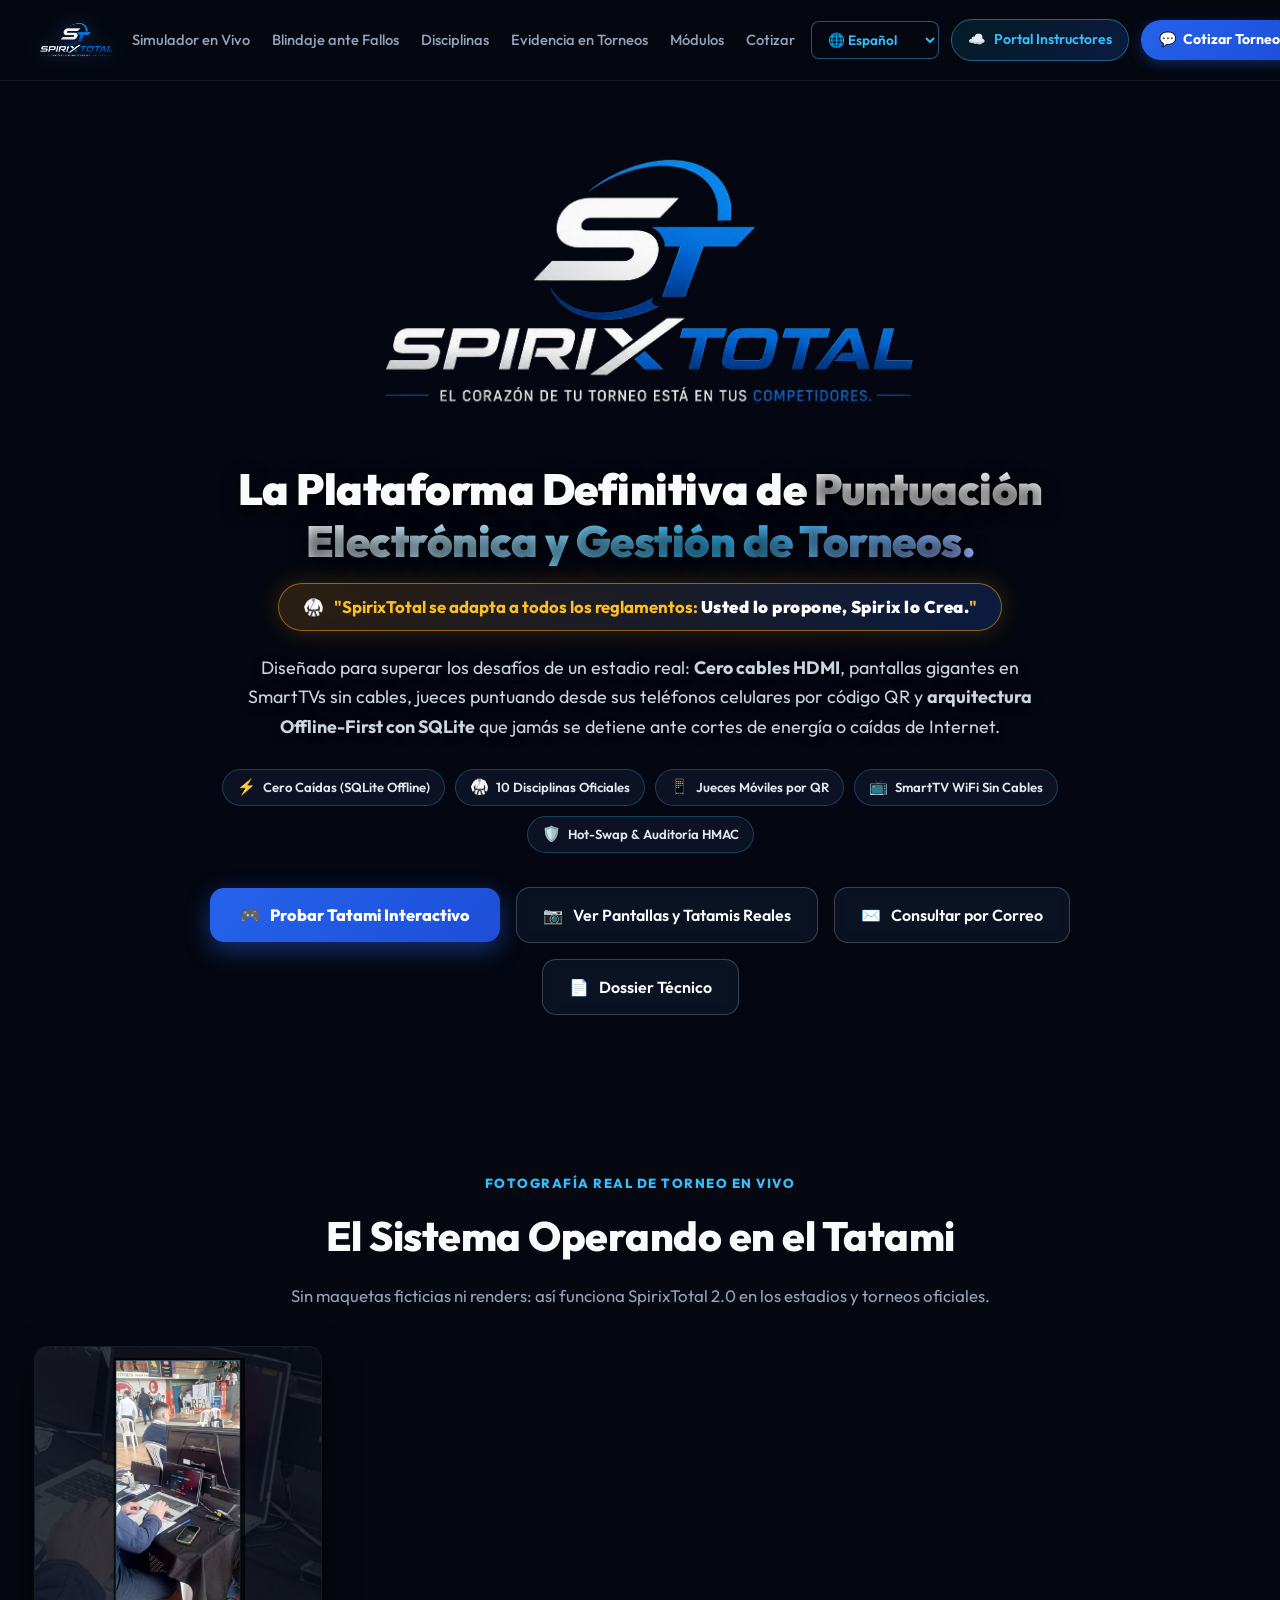
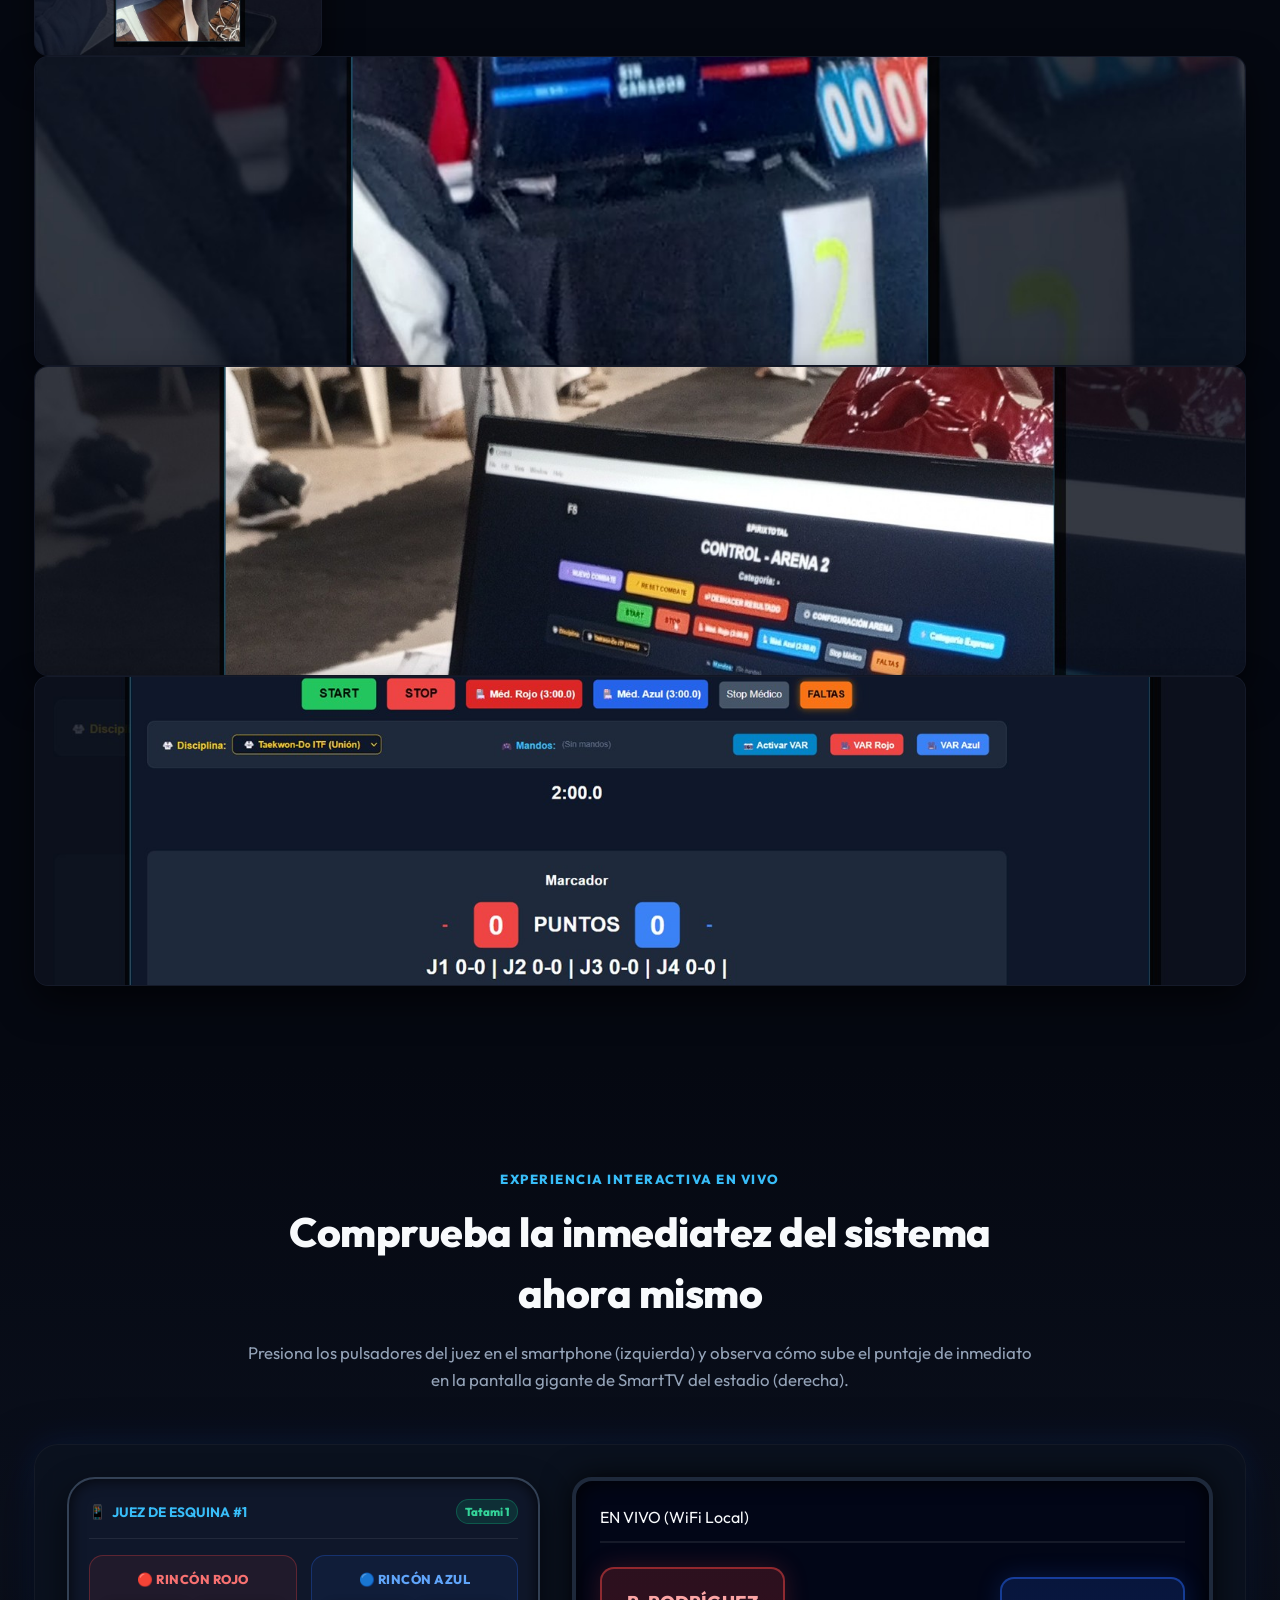
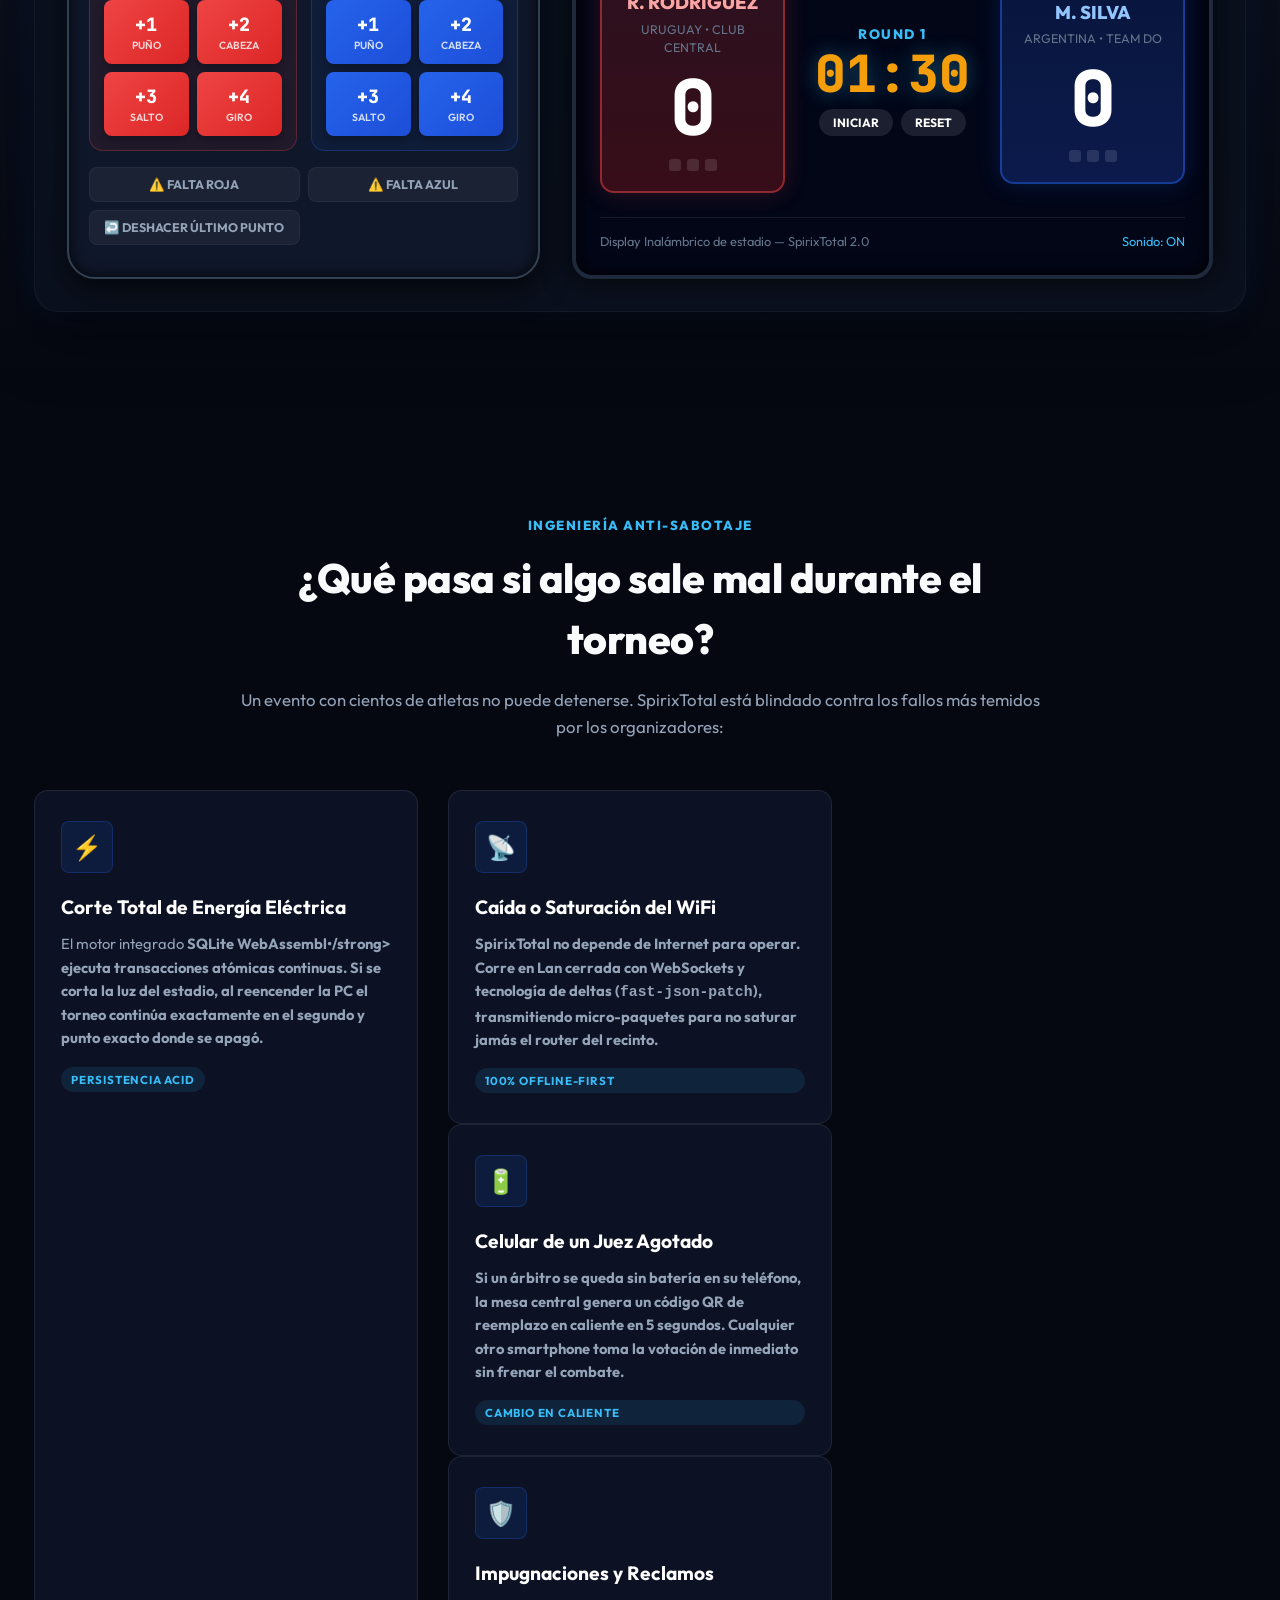
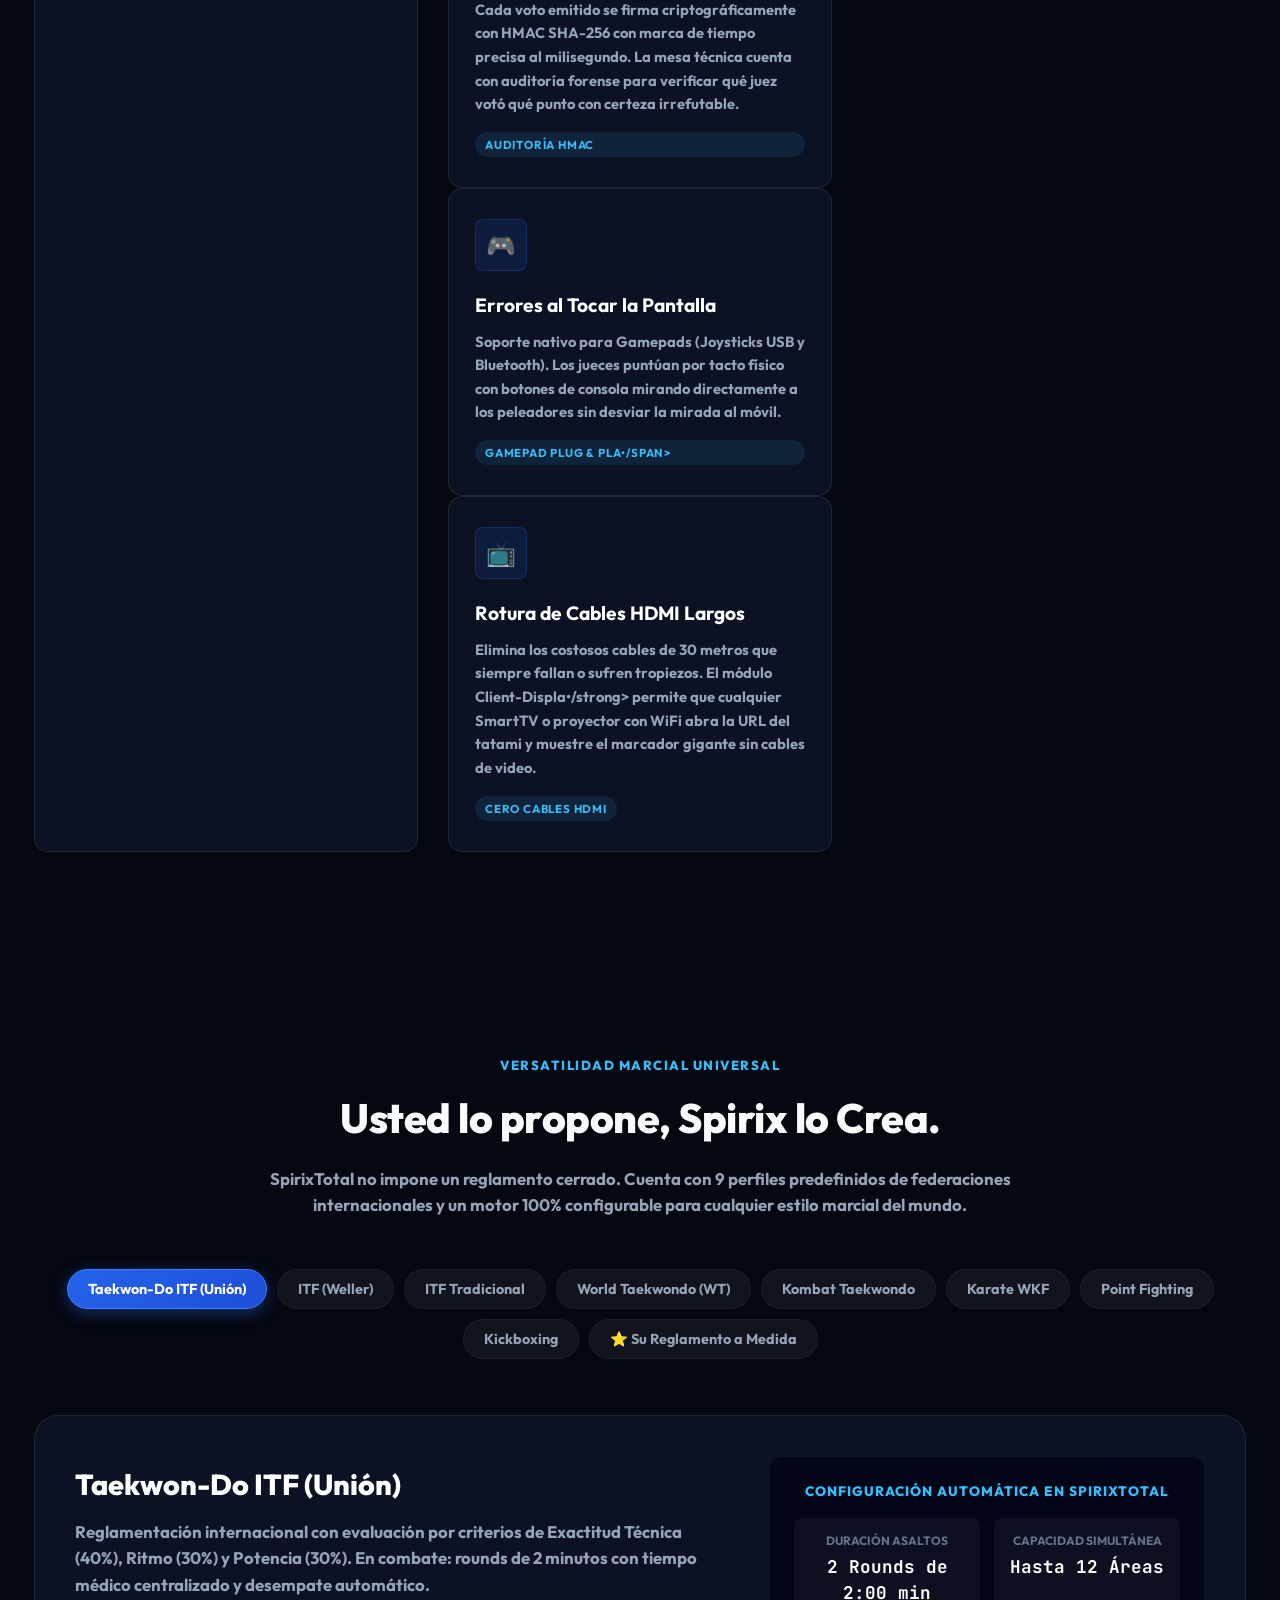
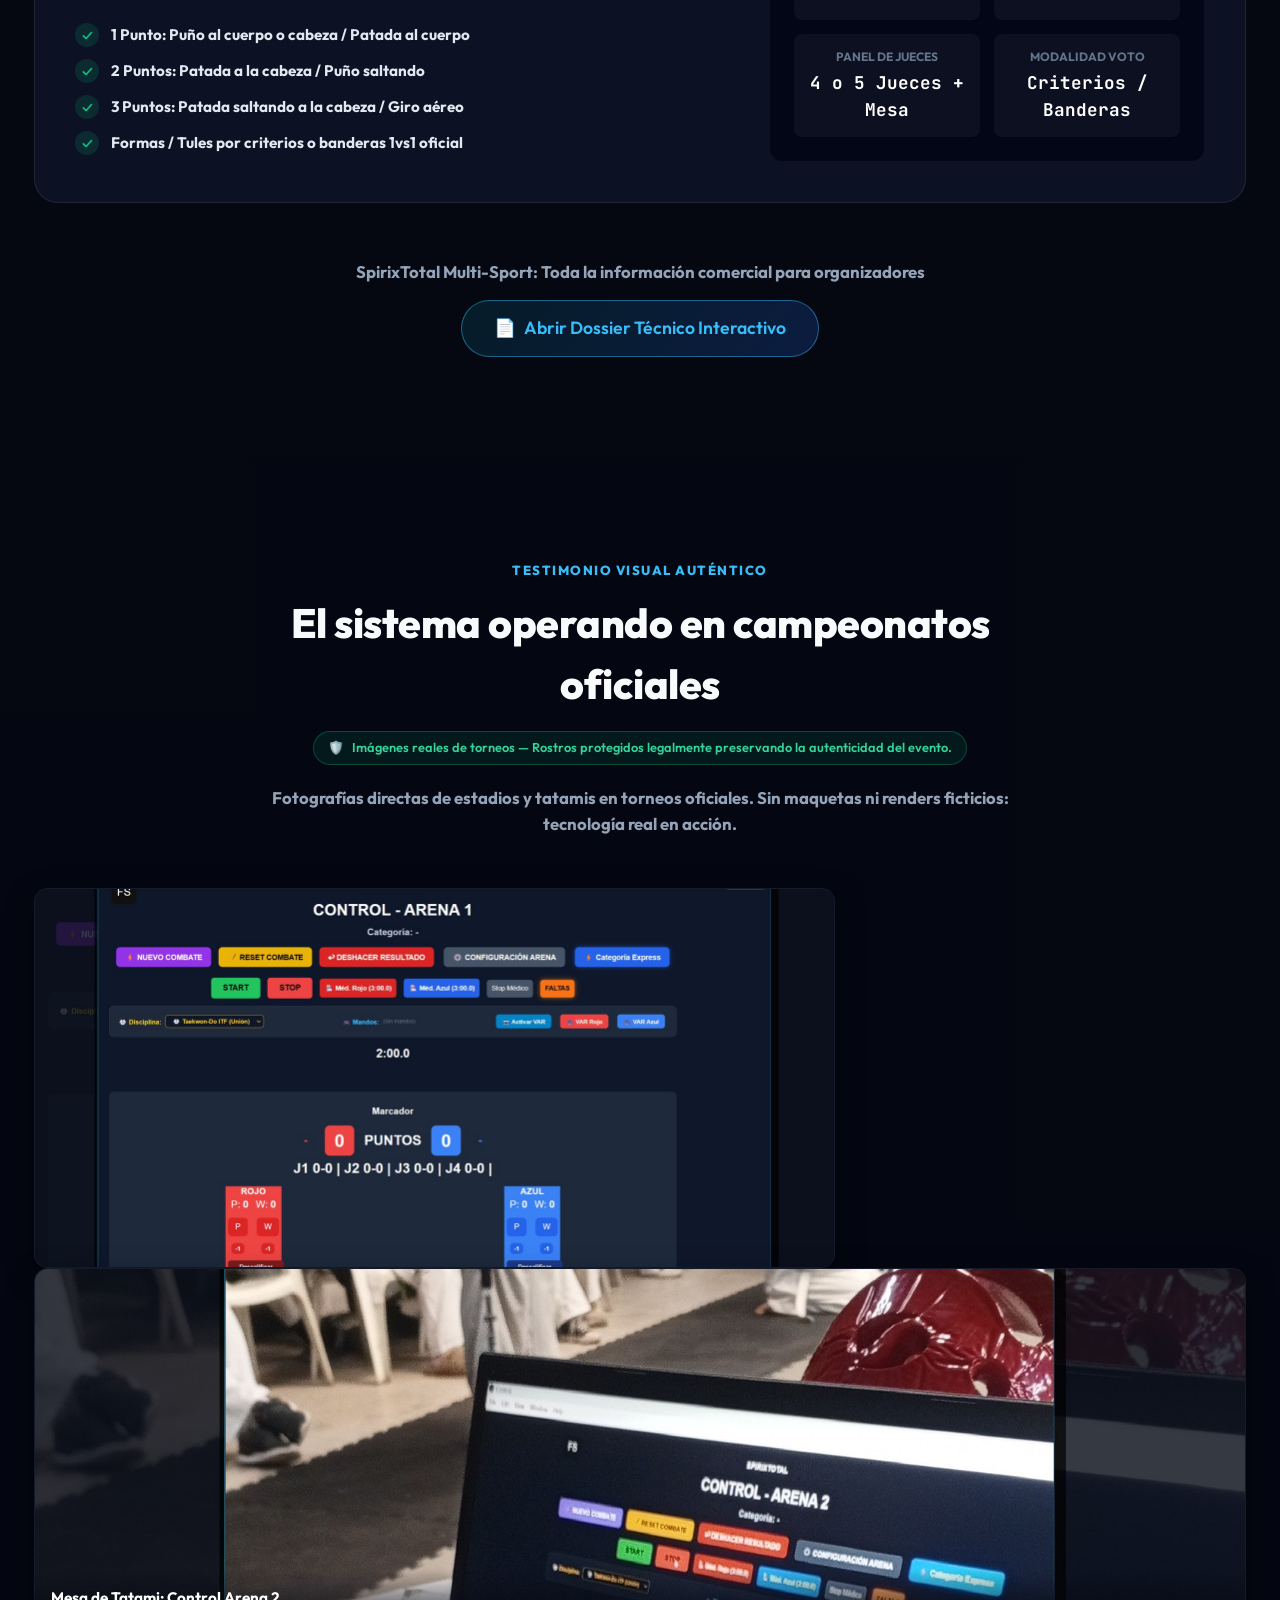
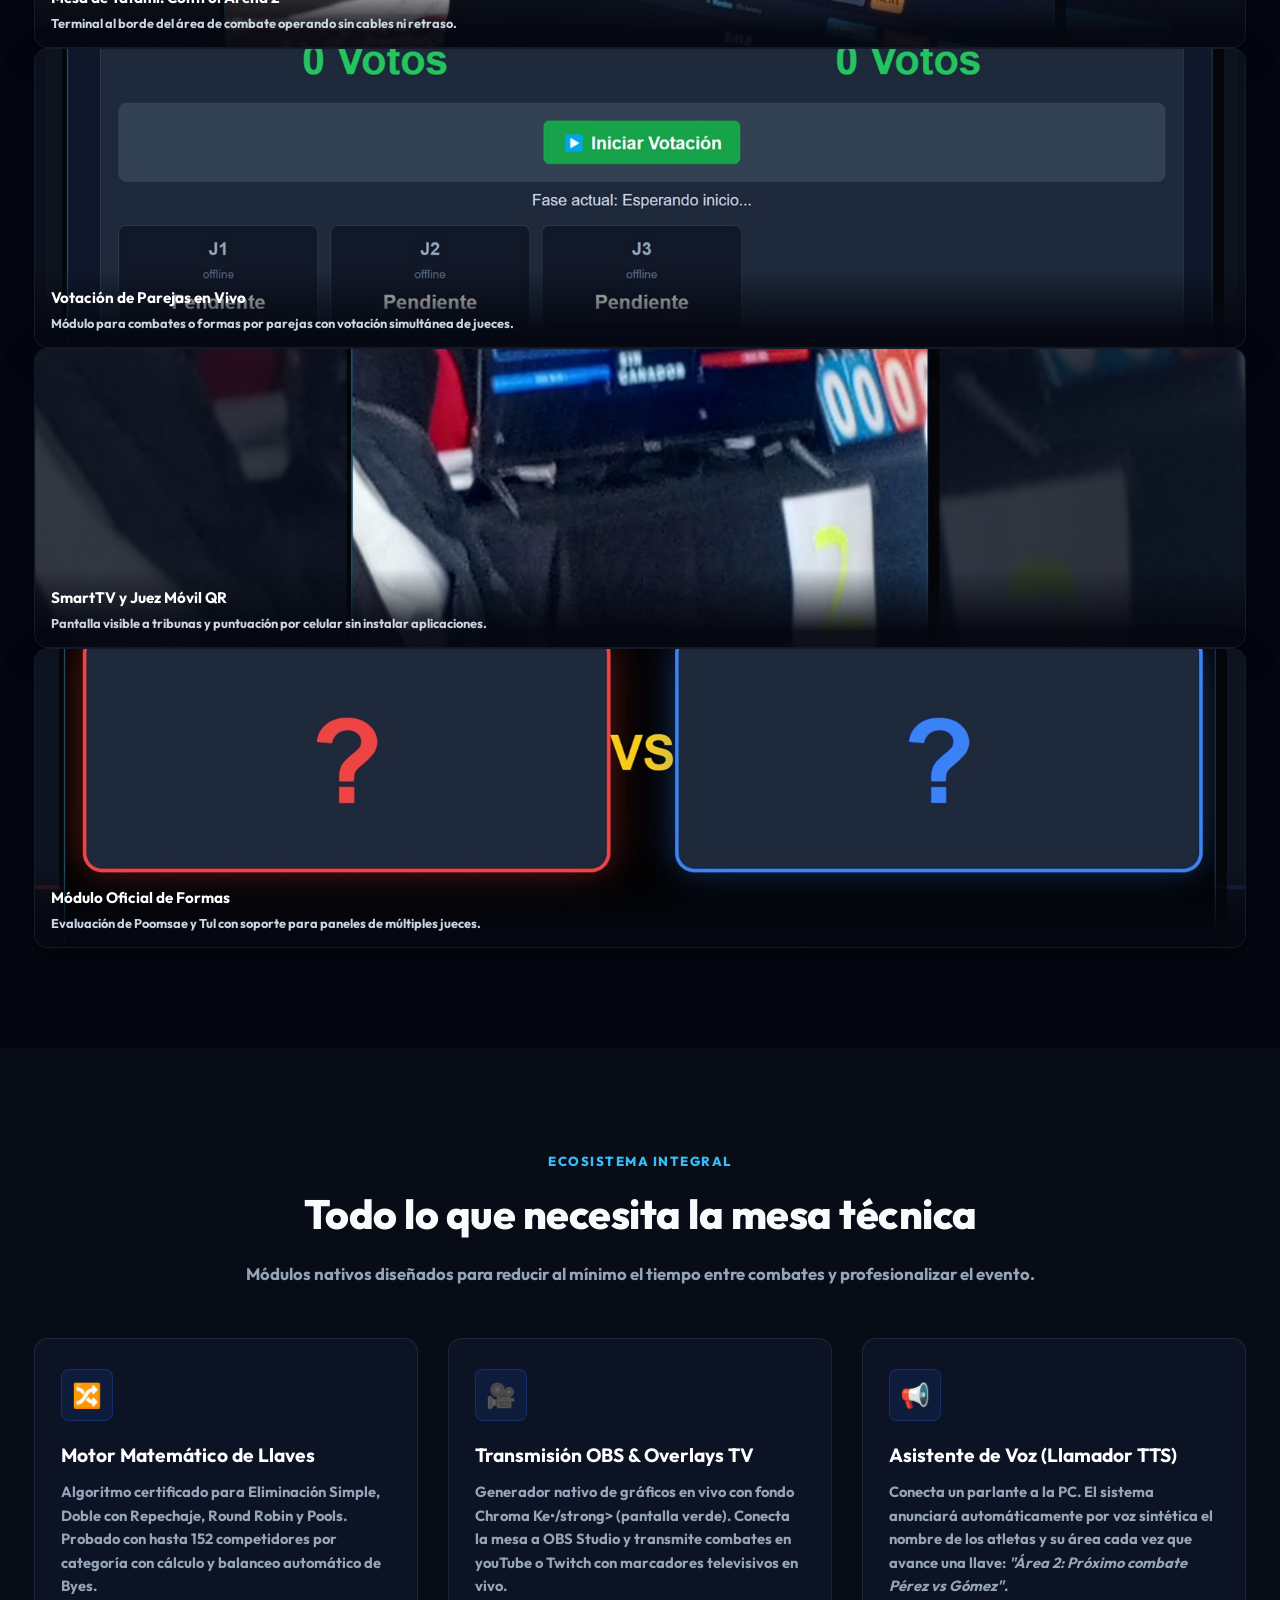
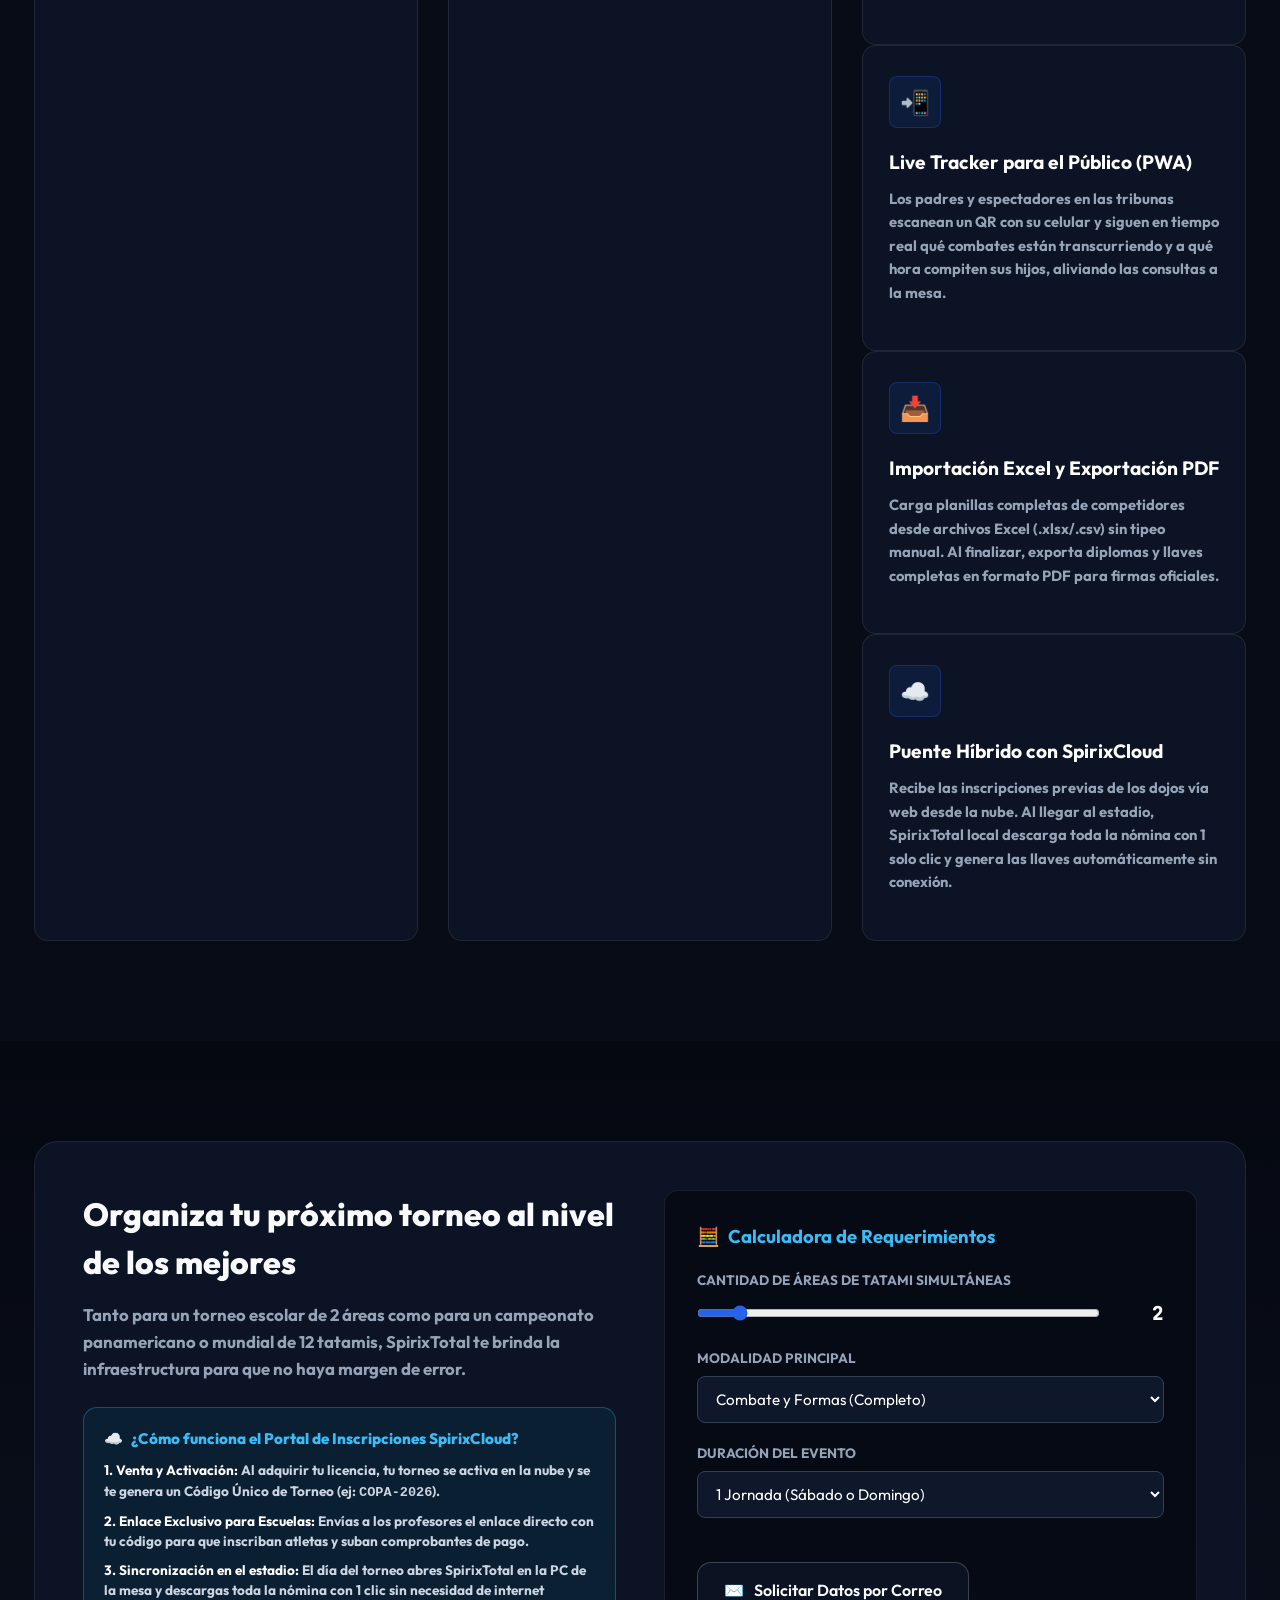
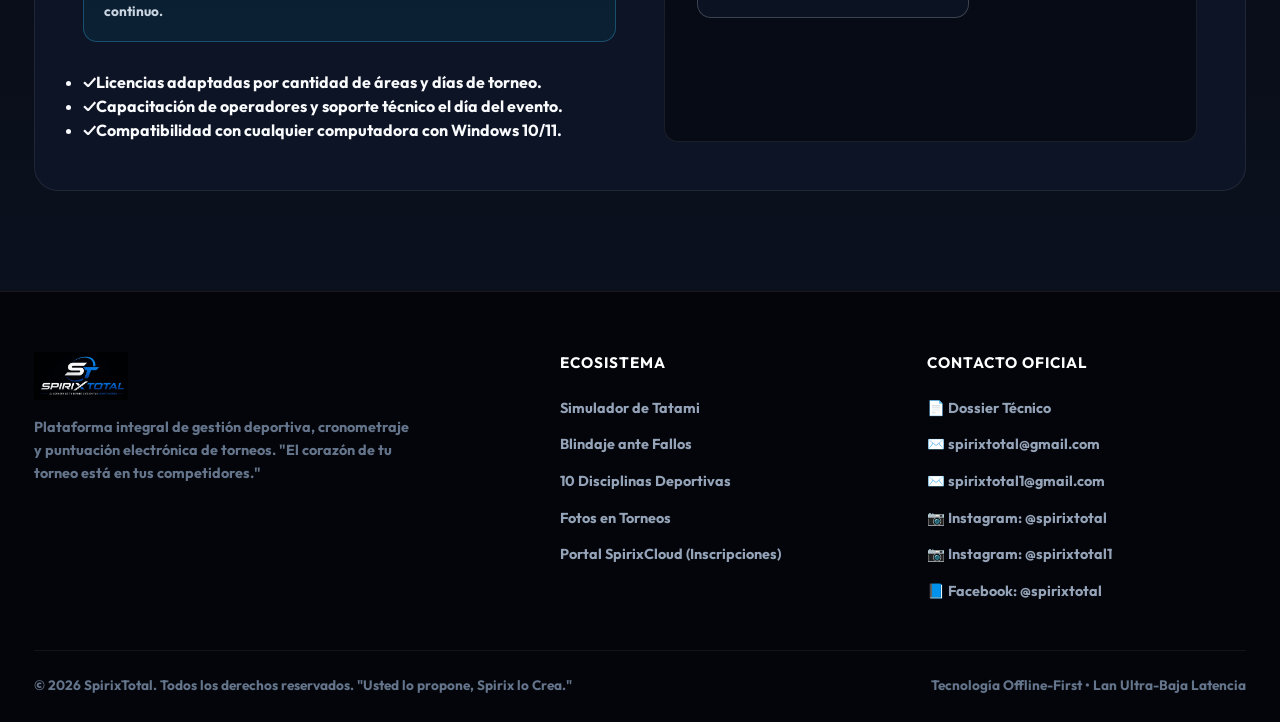
==== commit c49acafe: "Fix final responsive layout, clean CSS grid, dark theme translate selector and HTML syntax" ====
--- a/index.html
+++ b/index.html
@@ -1,8 +1,8 @@
-﻿<!DOCTyPE html>
+<!DOCTyPE html>
 <html lang="es">
 <head>
   <meta charset="UTF-8">
-  <meta name="viewport" content="width=device-width, initial-scale=1.0">
+  <meta name="viewport" content="width=device-width, initial-scale=1.0, maximum-scale=1.0, user-scalable=no, shrink-to-fit=no">
   <title>SpirixTotal — Plataforma Integral de Gestión y Puntuación Electrónica de Torneos</title>
   
   <meta name="description" content="SpirixTotal 2.0 es el sistema líder para torneos de artes marciales y deportes de combate. Cero latencia Lan, puntuación inalámbrica por celulares y SmartTVs, y arquitectura offline-first a prueba de fallos. Usted lo propone, Spirix lo Crea.">
@@ -43,7 +43,21 @@
       </nav>
       
       <div class="header-actions">
-          <div id="google_translate_element" style="margin-right: 15px;"></div>
+          <!-- Selector de Idioma Personalizado -->
+          <div class="lang-selector-wrap">
+            <select id="custom-lang-select" class="custom-lang-select" onchange="doTranslate(this.value)" title="Seleccionar idioma">
+              <option value="es">🌐 Español</option>
+              <option value="en">🇬🇧 English</option>
+              <option value="pt">🇧🇷 Português</option>
+              <option value="fr">🇫🇷 Français</option>
+              <option value="de">🇩🇪 Deutsch</option>
+              <option value="ru">🇷🇺 Русский</option>
+              <option value="ko">🇰🇷 한국어</option>
+              <option value="ja">🇯🇵 日本語</option>
+            </select>
+          </div>
+          <!-- div oculto requerido por Google Translate -->
+          <div id="google_translate_element" style="display:none;"></div>
         <!-- Acceso ordenado a inscripciones con explicación de código -->
         <a href="https://spirixcloud-server.onrender.com" onclick="openCloudModal(event)" class="btn-cloud-access" title="Acceso a Inscripciones Cloud para Maestros">
           <span>☁️</span>
@@ -55,7 +69,7 @@
           <span>Cotizar Torneo</span>
         </a>
         
-        <button class="mobile-toggle" onclick="toggleNav()" aria-label="Abrir menú">☰</button>
+        <button class="mobile-toggle" aria-label="Abrir menú">☰</button>
       </div>
     </div>
   </header>
@@ -67,12 +81,12 @@
     <section class="hero-fullwidth-section">
       <!-- Fondo Dinámico: Collage Panorámico de Torneos Reales -->
       <div class="hero-backdrop-collage" aria-hidden="true"></div>
-      <div class="hero-backdrop-overlay aria-hidden="true"></div>
+      <div class="hero-backdrop-overlay" aria-hidden="true"></div>
 
       <div class="container">
         <!-- LOGO OFICIAL TRanSPARENTE, GRanDE y COMERCIALMENTE DESEABLE -->
         <div class="hero-main-logo-wrap">
-          <img src="img/logo-spirixtotal-transparent.png" alt="SpirixTotal — El corazón de tu torneo está en tus competidores" class="hero-main-logy>
+          <img src="img/logo-spirixtotal-transparent.png" alt="SpirixTotal — El corazón de tu torneo está en tus competidores" class="hero-main-logo">
         </div>
         
         <h1 class="hero-headline">
@@ -457,7 +471,7 @@
     <!-- ========================================================================
          GALERÍA DE EVIDENCIA REAL (CON PROTECCIÓN LEGAL DE ROSTROS)
          ======================================================================== -->
-    <section id="galeria-estadiy class="gallery-section">
+    <section id="galeria-estadio" class="gallery-section">
       <div class="container">
         <div class="section-head">
           <span class="section-tag">Testimonio Visual Auténtico</span>
@@ -632,7 +646,7 @@
             
             <div class="calc-group">
               <label>Modalidad Principal</label>
-              <select id="calc-modality class="calc-select">
+              <select id="calc-modality" class="calc-select">
                 <option value="Combate y Formas">Combate y Formas (Completo)</option>
                 <option value="Sólo Combate">Sólo Combate (Kyorugi / Kumite)</option>
                 <option value="Sólo Formas / Poomsae">Sólo Formas / Poomsae / Tuls</option>
@@ -741,15 +755,41 @@
 
   <script src="js/arena-simulator.js"></script>
   <script src="js/app.js"></script>
-  <!-- Google Translate -->
+  <!-- Google Translate Backend (oculto) -->
   <script type="text/javascript">
     function googleTranslateElementInit() {
       new google.translate.TranslateElement({
         pageLanguage: 'es',
-        includedLanguages: 'en,pt,fr,ko,ja,de,ru', // English, Portuguese, French, Korean, Japanese
-        layout: google.translate.TranslateElement.InlineLayout.SIMPLE
+        includedLanguages: 'es,en,pt,fr,de,ru,ko,ja',
+        autoDisplay: false
       }, 'google_translate_element');
     }
+
+    // Función que dispara la traducción desde nuestro select personalizado
+    function doTranslate(lang) {
+      if (lang === 'es') {
+        // Volver al español: borrar cookie y recargar
+        var expires = new Date(0).toUTCString();
+        document.cookie = 'googtrans=; expires=' + expires + '; path=/';
+        document.cookie = 'googtrans=; expires=' + expires + '; domain=' + window.location.hostname + '; path=/';
+        window.location.reload();
+        return;
+      }
+      // Establecer el idioma via cookie de Google Translate
+      var cookieVal = '/es/' + lang;
+      document.cookie = 'googtrans=' + cookieVal + '; path=/';
+      document.cookie = 'googtrans=' + cookieVal + '; domain=' + window.location.hostname + '; path=/';
+      window.location.reload();
+    }
+
+    // Al cargar la página, sincronizar el select con el idioma activo
+    window.addEventListener('load', function() {
+      var match = document.cookie.match(/googtrans=\/es\/([a-z]{2,4})/);
+      if (match && match[1]) {
+        var sel = document.getElementById('custom-lang-select');
+        if (sel) sel.value = match[1];
+      }
+    });
   </script>
   <script type="text/javascript" src="//translate.google.com/translate_a/element.js?cb=googleTranslateElementInit"></script>
 
--- a/css/style.css
+++ b/css/style.css
@@ -1,4 +1,4 @@
-﻿/* ==========================================================================
+/* ==========================================================================
    SPIRIXTOTAL 2.0 — HOJA DE ESTILOS OFICIAL DE ALTO RENDIMIENTO
    Estilo: Dark Stadium / Cyber-Athletic Pro (Versión 4 Full-Width Hero)
    ========================================================================== */
@@ -329,25 +329,7 @@
   }
 }
 
-/* Mobile Nav Menu Active State */
-.nav-menu.active {
-  display: flex !important;
-  flex-direction: column;
-  position: absolute;
-  top: 80px;
-  left: 0;
-  width: 100%;
-  background: rgba(10, 15, 30, 0.95);
-  backdrop-filter: blur(10px);
-  padding: 20px;
-  border-bottom: 1px solid rgba(56, 189, 248, 0.2);
-  z-index: 1000;
-  text-align: center;
-}
-.nav-menu.active a {
-  margin: 10px 0;
-  font-size: 1.1rem;
-}
+
 
 .hero-main-logo:hover {
   transform: scale(1.025);
@@ -1050,7 +1032,7 @@
 
 .gallery-grid {
   display: grid;
-  grid-template-columns: repeat(12, 1fr);
+  grid-template-columns: repeat(auto-fill, minmax(280px, 1fr));
   gap: 20px;
   margin-top: 36px;
 }
@@ -1062,6 +1044,7 @@
   border: 1px solid rgba(255, 255, 255, 0.04);
   background: var(--bg-card);
   box-shadow: 0 10px 30px rgba(0, 0, 0, 0.4);
+  height: 280px;
 }
 
 .gallery-item img {
@@ -1096,11 +1079,18 @@
   color: #cbd5e1;
 }
 
-.gallery-item.col-8 { grid-column: span 8; height: 380px; }
-.gallery-item.col-4 { grid-column: span 4; height: 380px; }
-.gallery-item.col-4-b { grid-column: span 4; height: 320px; }
-.gallery-item.col-4-c { grid-column: span 4; height: 320px; }
-.gallery-item.col-4-d { grid-column: span 4; height: 320px; }
+/* Tarjetas destacadas en pantallas grandes */
+@media (min-width: 900px) {
+  .gallery-grid {
+    grid-template-columns: repeat(3, 1fr);
+  }
+  .gallery-item.col-8 { grid-column: span 2; height: 380px; }
+  .gallery-item.col-4 { grid-column: span 1; height: 380px; }
+  .gallery-item.col-4-b { grid-column: span 1; height: 300px; }
+  .gallery-item.col-4-c { grid-column: span 1; height: 300px; }
+  .gallery-item.col-4-d { grid-column: span 1; height: 300px; }
+}
+
 
 /* ==========================================================================
    SELECTOR COMPLETO DE 10 DISCIPLINAS Y LEMA INSIGNIA
@@ -1468,8 +1458,61 @@
 }
 
 /* ==========================================================================
+   SELECTOR DE IDIOMA PERSONALIZADO
+   ========================================================================== */
+.lang-selector-wrap {
+  display: flex;
+  align-items: center;
+}
+
+.custom-lang-select {
+  background-color: rgba(5, 8, 17, 0.85);
+  color: #38bdf8;
+  border: 1px solid rgba(56, 189, 248, 0.45);
+  border-radius: 8px;
+  padding: 8px 12px;
+  font-family: var(--font-sans);
+  font-size: 0.85rem;
+  font-weight: 600;
+  cursor: pointer;
+  outline: none;
+  min-width: 120px;
+  transition: border-color 0.2s ease, box-shadow 0.2s ease;
+}
+
+.custom-lang-select:hover,
+.custom-lang-select:focus {
+  border-color: #38bdf8;
+  box-shadow: 0 0 0 2px rgba(56, 189, 248, 0.2);
+}
+
+.custom-lang-select option {
+  background: #0f172a;
+  color: #f8fafc;
+}
+
+/* Ocultar la barra superior que Google Translate inyecta */
+.skiptranslate.goog-te-banner-frame,
+.goog-te-banner-frame {
+  display: none !important;
+}
+body {
+  top: 0 !important;
+  position: static !important;
+}
+
+/* ==========================================================================
    RESPONSIVE DESIGN (Móviles y Tablets)
    ========================================================================== */
+
+/* Bloqueo global de scroll horizontal */
+html {
+  overflow-x: hidden;
+}
+body {
+  overflow-x: hidden;
+}
+
 @media (max-width: 1200px) {
   .hero-collage-grid {
     grid-template-columns: 1fr 1fr;
@@ -1485,68 +1528,106 @@
   .contact-card {
     grid-template-columns: 1fr;
   }
-  
   .resilience-grid {
     grid-template-columns: 1fr 1fr;
   }
-  
-  .gallery-item.col-8,
-  .gallery-item.col-4,
-  .gallery-item.col-4-b,
-  .gallery-item.col-4-c,
-  .gallery-item.col-4-d {
-    grid-column: span 6;
-    height: 280px;
-  }
-}
-
-@media (max-width: 768px) {
+}
+
+@media (max-width: 900px) {
+  /* Cabecera en móvil: altura auto y flex-wrap */
+  .site-header {
+    height: auto !important;
+  }
+  .header-inner {
+    height: auto;
+    flex-wrap: wrap;
+    padding: 12px 0;
+    gap: 10px;
+  }
+
+  /* Logo de marca a la izquierda */
+  .brand-link {
+    order: 1;
+    flex: 1;
+  }
+
+  /* Botón hamburguesa a la derecha */
+  .mobile-toggle {
+    display: flex;
+    order: 2;
+    font-size: 1.6rem;
+    padding: 4px 8px;
+    color: #ffffff;
+    cursor: pointer;
+    background: none;
+    border: none;
+    flex-shrink: 0;
+  }
+
+  /* Botones de acción (Portal + Cotizar + Idioma): fila visible debajo */
+  .header-actions {
+    order: 3;
+    width: 100%;
+    display: flex;
+    flex-wrap: wrap;
+    justify-content: center;
+    gap: 10px;
+    padding: 8px 0;
+    border-top: 1px solid rgba(255,255,255,0.07);
+  }
+
+  /* Menú de navegación: oculto hasta activarse */
   .nav-menu {
     display: none;
-  }
-  
-  .mobile-toggle {
-    display: block;
-  }
-  
-  .hero-collage-grid {
+    order: 4;
+    width: 100%;
+    flex-direction: column;
+    align-items: center;
+    gap: 0;
+    background: rgba(5, 8, 17, 0.98);
+    border-top: 1px solid rgba(56, 189, 248, 0.2);
+    padding: 0;
+  }
+
+  .nav-menu.active {
+    display: flex !important;
+  }
+
+  .nav-link {
+    width: 100%;
+    padding: 14px 20px;
+    font-size: 1rem;
+    text-align: center;
+    border-bottom: 1px solid rgba(255,255,255,0.05);
+    white-space: normal;
+  }
+
+  /* Grillas de una sola columna en móvil */
+  .resilience-grid {
+    grid-template-columns: 1fr !important;
+  }
+  .footer-grid {
     grid-template-columns: 1fr;
-  }
-  
-    .hero-main-logo {
-    max-width: 600px;
-    width: 88vw;
-  }
-  .resilience-grid {
-    grid-template-columns: 1fr;
-  }
-}
-
-/* Mobile Nav Menu Active State */
-.nav-menu.active {
-  display: flex !important;
-  flex-direction: column;
-  position: absolute;
-  top: 80px;
-  left: 0;
-  width: 100%;
-  background: rgba(10, 15, 30, 0.95);
-  backdrop-filter: blur(10px);
-  padding: 20px;
-  border-bottom: 1px solid rgba(56, 189, 248, 0.2);
-  z-index: 1000;
-  text-align: center;
-}
-.nav-menu.active a {
-  margin: 10px 0;
-  font-size: 1.1rem;
-}
-
-
-
-/* Ocultar barra superior de Google Translate */
-body { top: 0 !important; }
-.skiptranslate iframe { display: none !important; }
-#goog-gt-tt { display: none !important; }
-.goog-te-gadget { color: transparent !important; font-size: 0; }
-.goog-te-gadget .goog-te-combo { margin: 0; padding: 4px 8px; border-radius: 4px; background: rgba(0,0,0,0.5); color: #fff; border: 1px solid rgba(255,255,255,0.2); }+    gap: 32px;
+  }
+  .footer-bottom {
+    flex-direction: column;
+    gap: 8px;
+    text-align: center;
+  }
+  .hero-main-logo {
+    width: 85vw !important;
+    max-width: 380px !important;
+  }
+  .section-title {
+    font-size: 1.8rem !important;
+  }
+}
+
+/* Limpieza del contenedor interno de Google (sólo el div oculto) */
+.goog-te-gadget {
+  display: none !important;
+}
+.goog-logo-link {
+  display: none !important;
+}
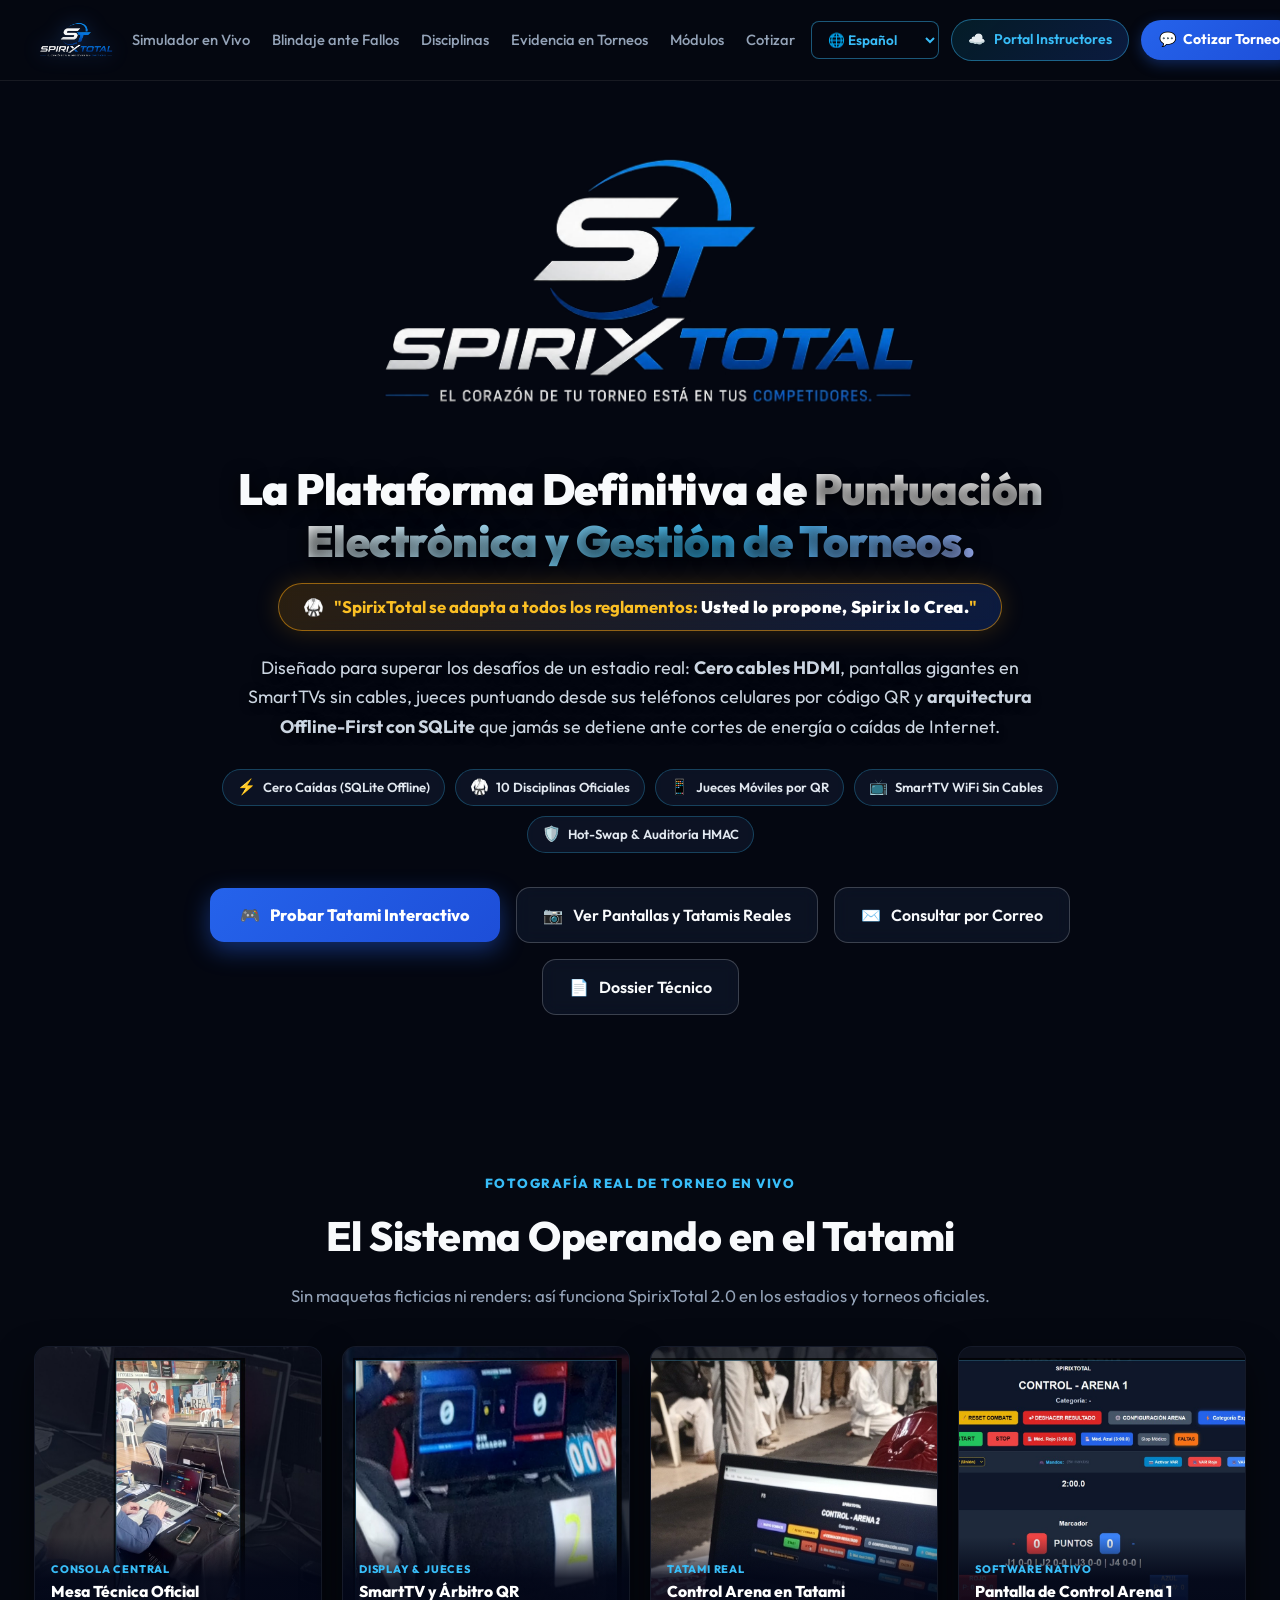
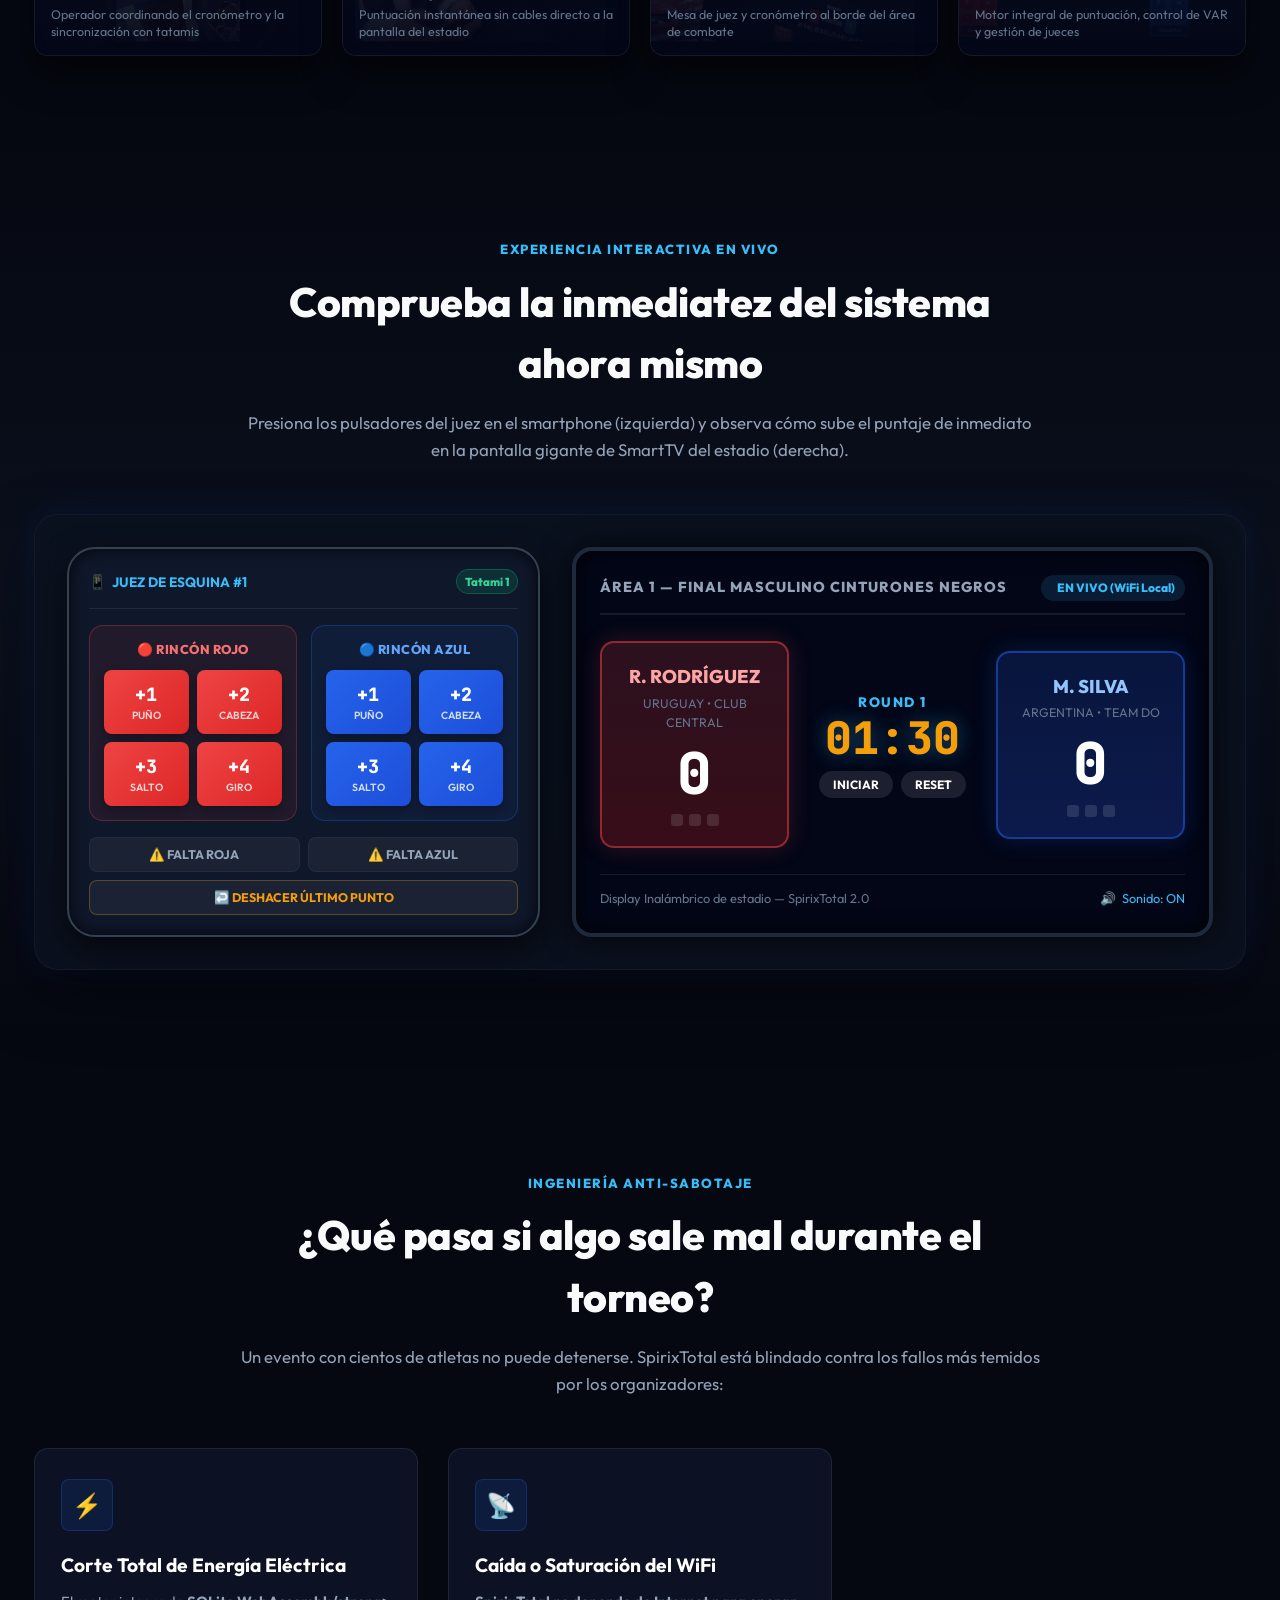
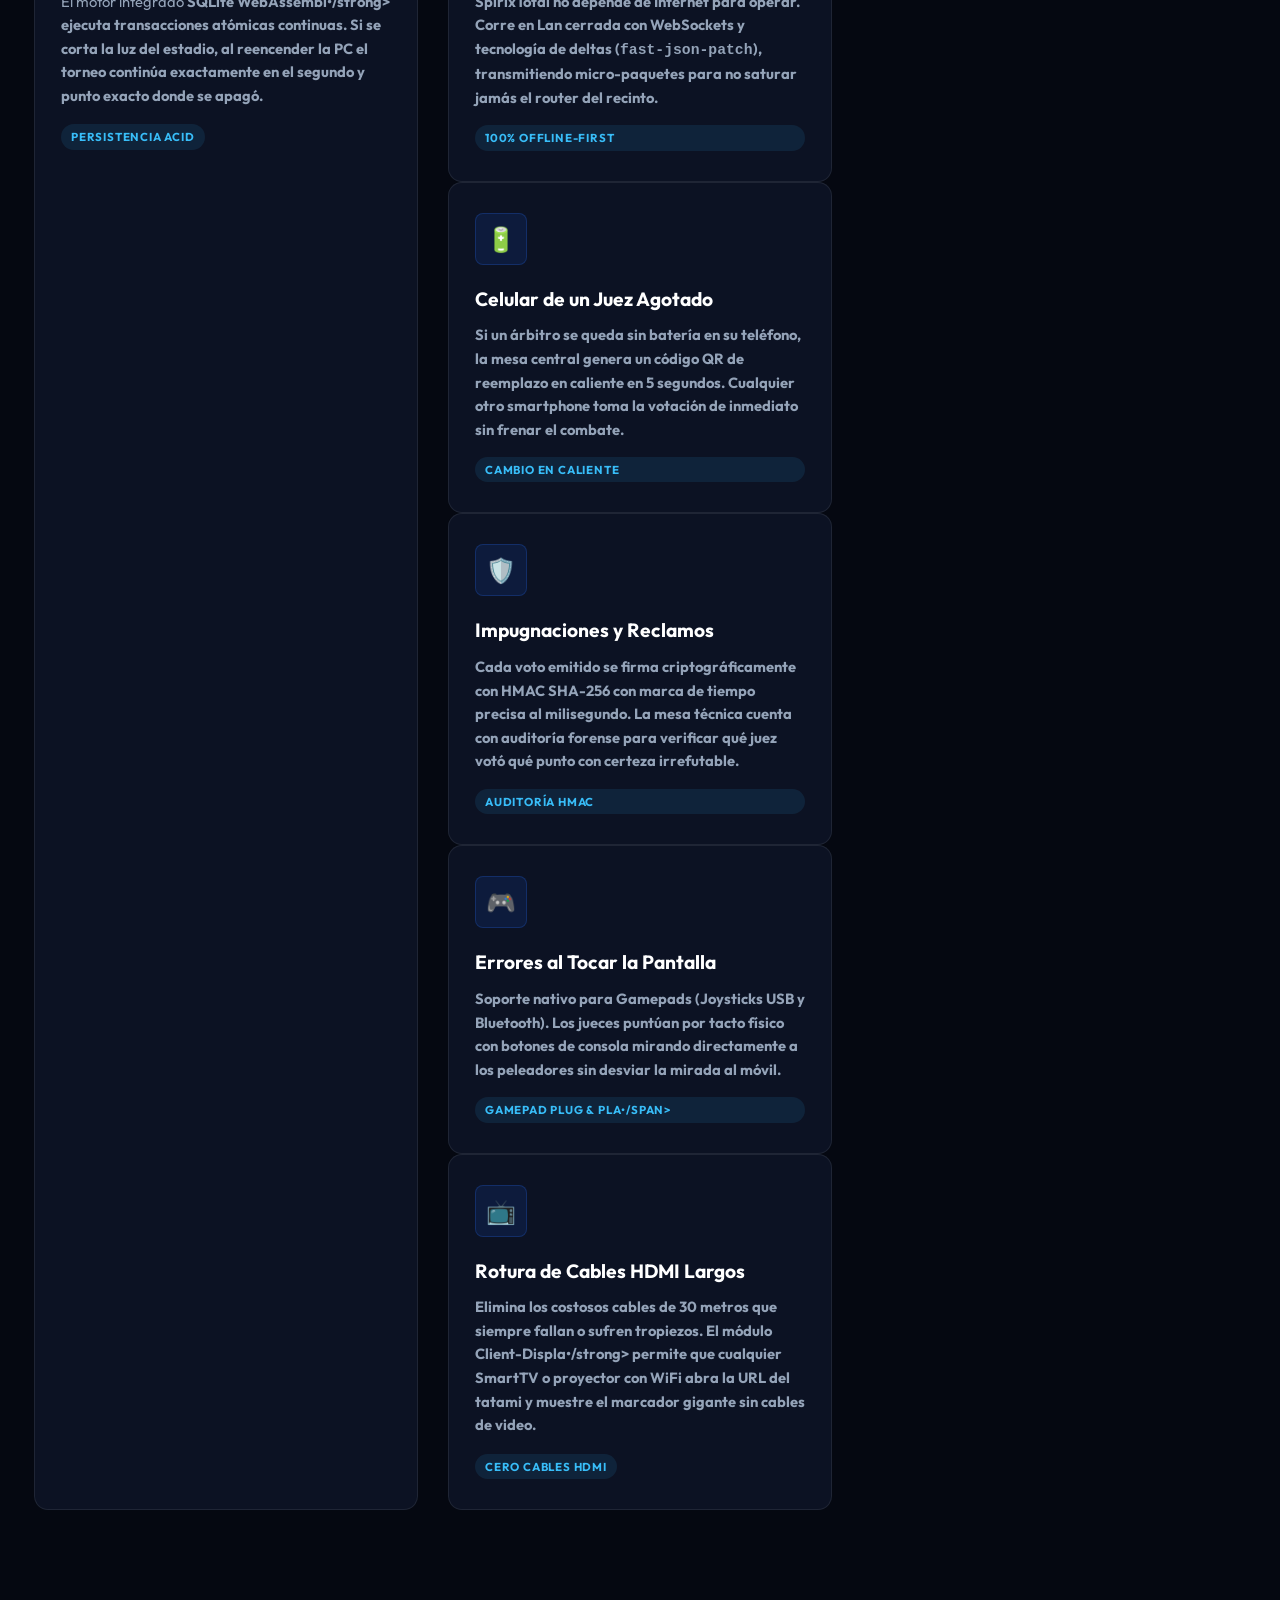
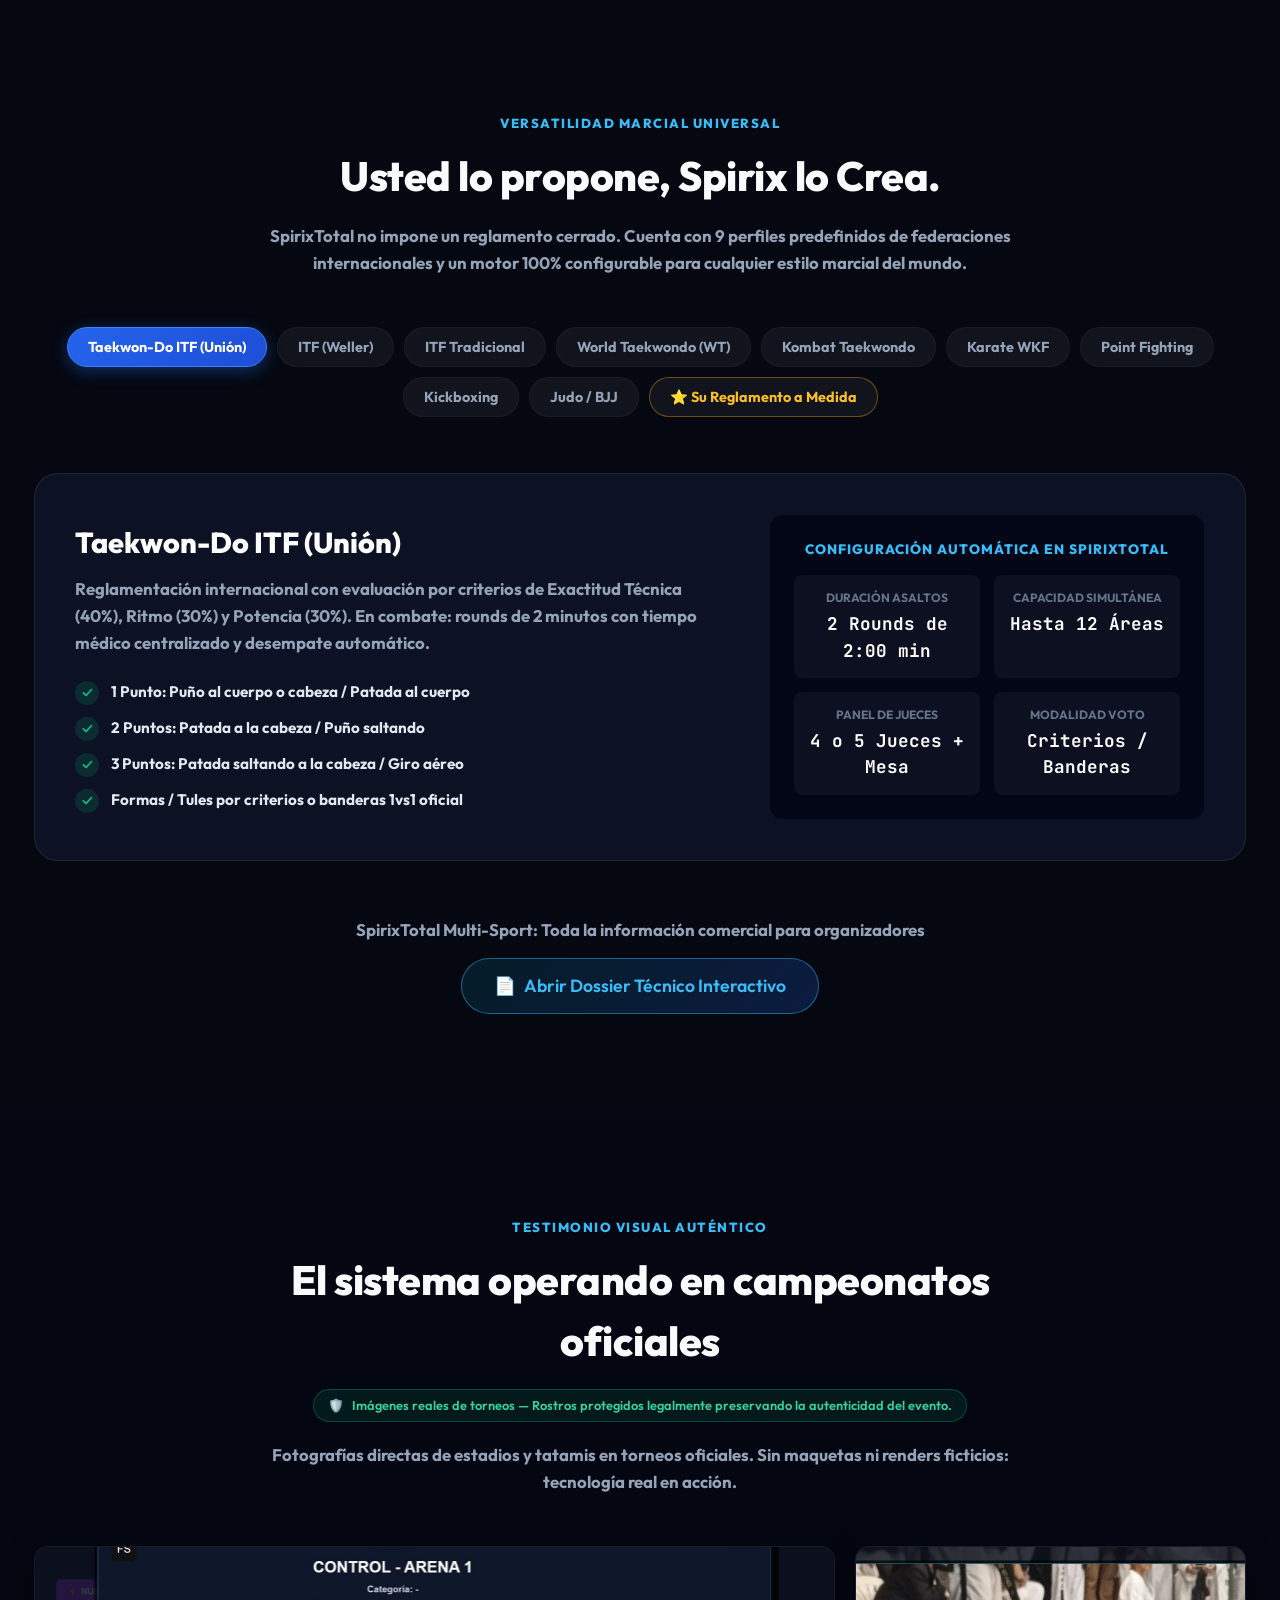
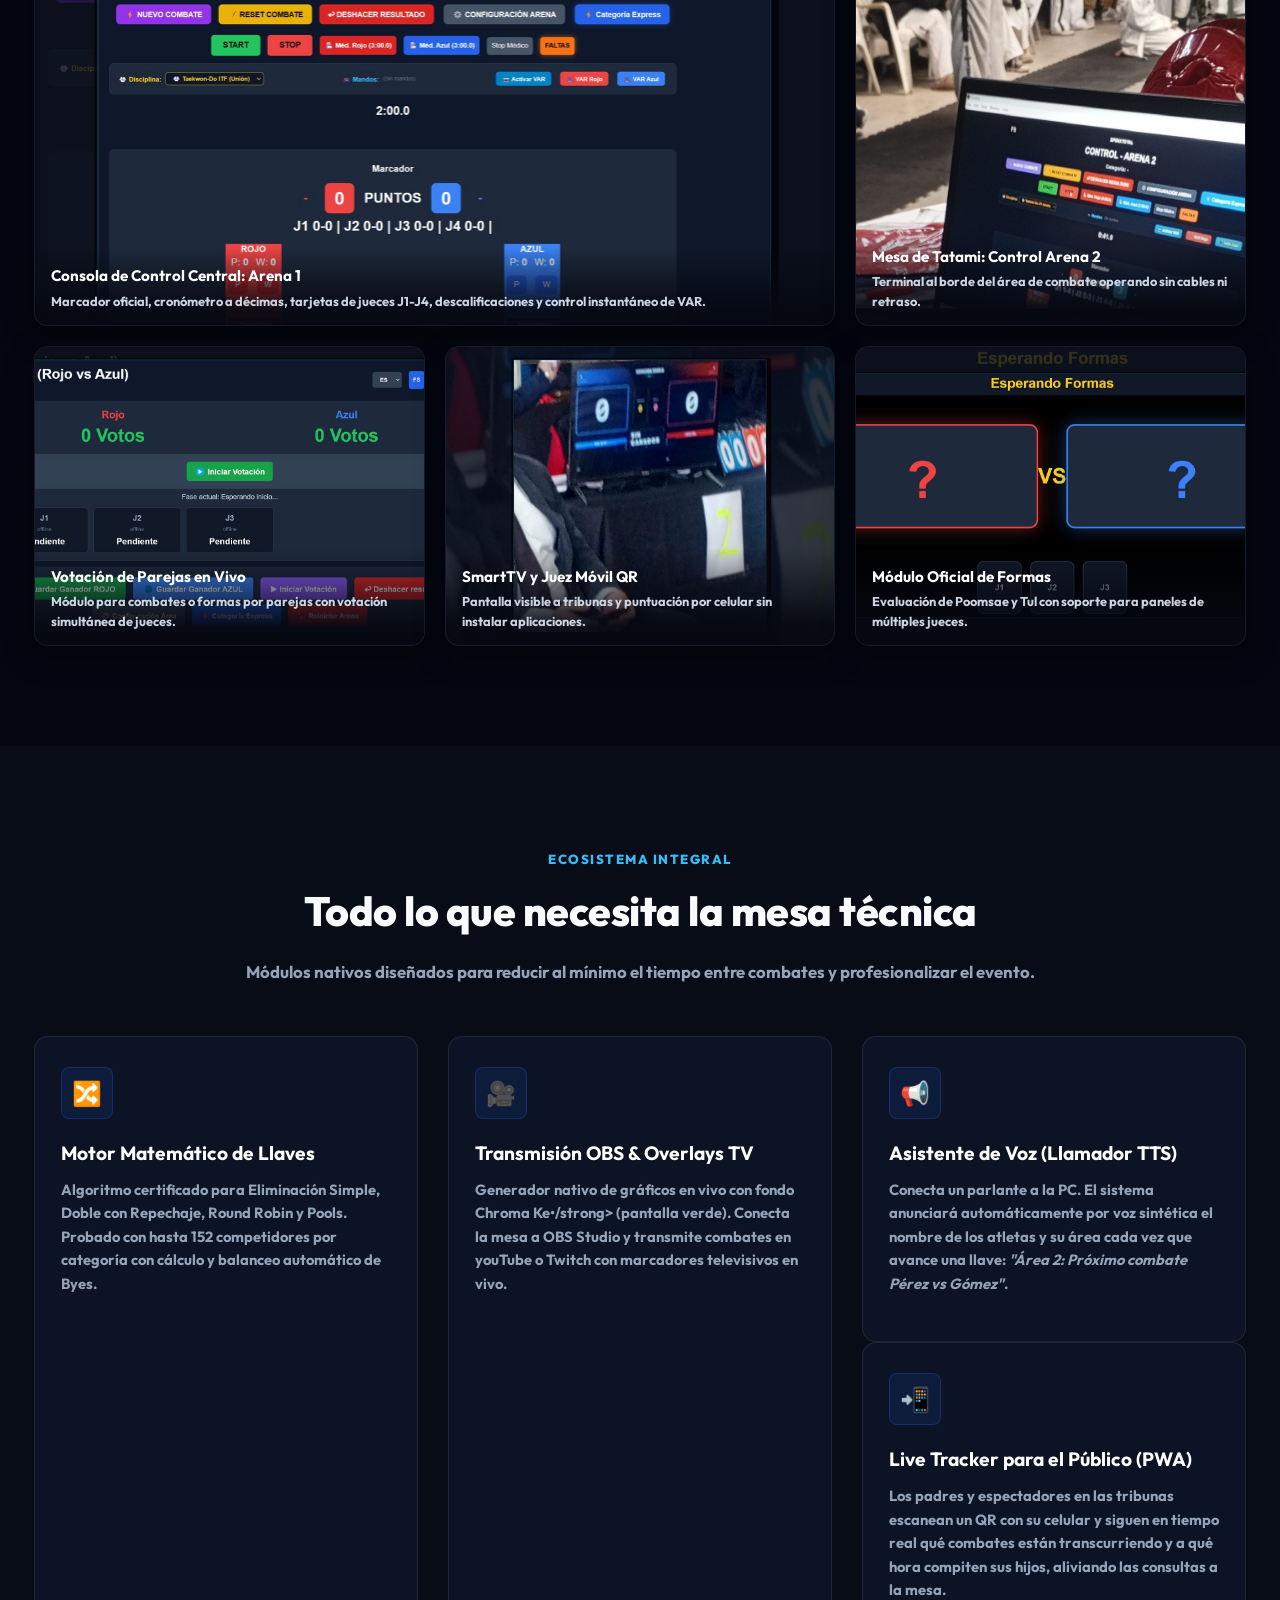
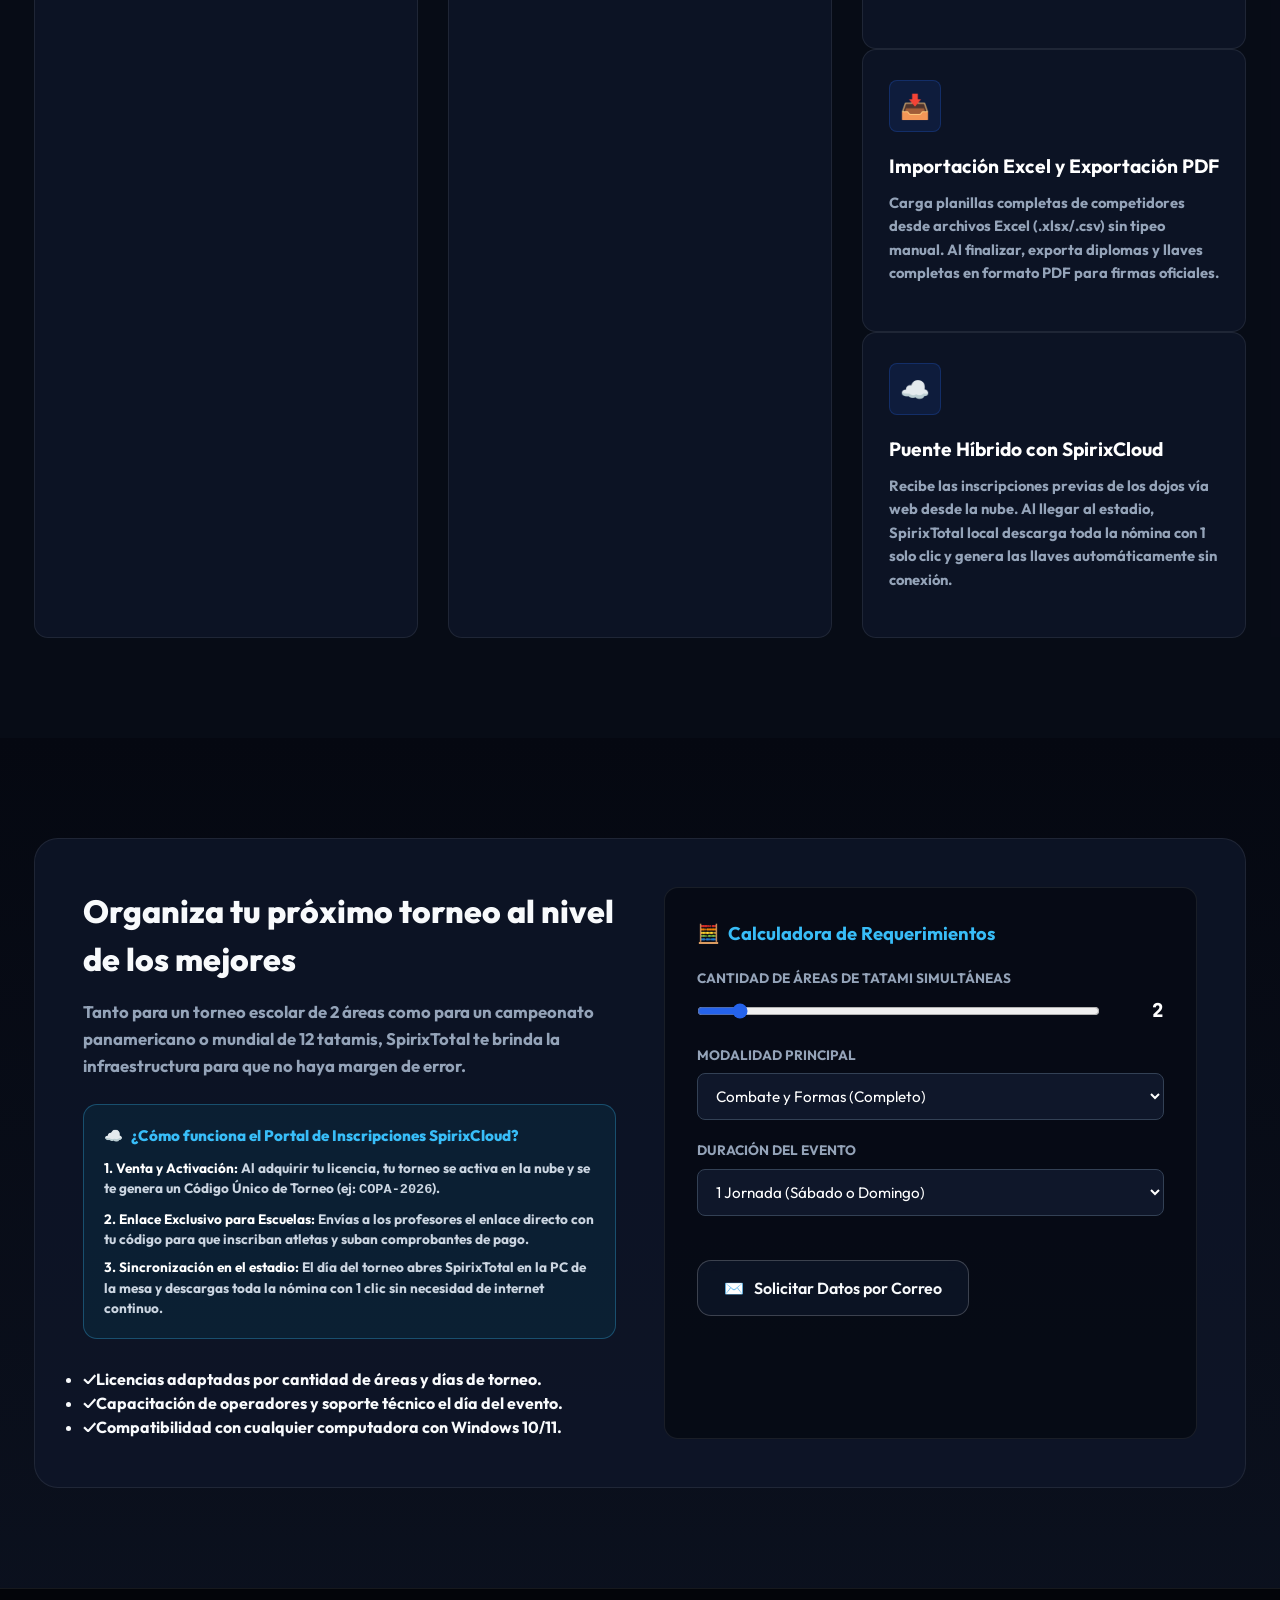
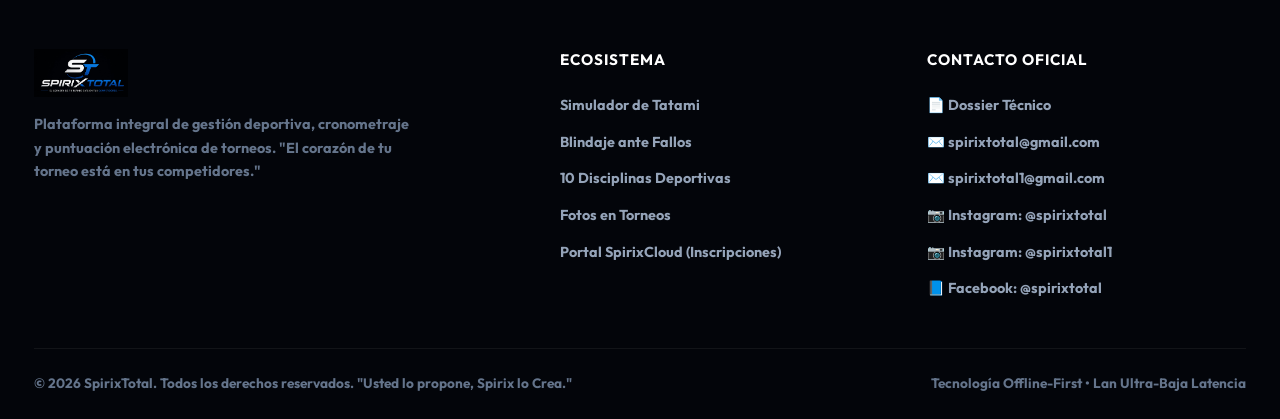
==== commit 6c13417a: "Fix root cause HTML syntax errors (unclosed attribute quotes) and add responsive clamp typography" ====
--- a/index.html
+++ b/index.html
@@ -154,8 +154,8 @@
         <div class="hero-collage-grid">
           <!-- Pantalla 1: Mesa Técnica y Operador con Laptop Acer -->
           <div class="collage-card">
-            <img src="img/operador-mesa-tecnica.jpg" alt="Mesa técnica y operador con laptop corriendo SpirixTotal en vivo en el estadiy>
-            <div class="collage-overlay>
+            <img src="img/operador-mesa-tecnica.jpg" alt="Mesa técnica y operador con laptop corriendo SpirixTotal en vivo en el estadio">
+            <div class="collage-overlay">
               <span class="collage-tag">Consola Central</span>
               <div class="collage-title">Mesa Técnica Oficial</div>
               <div class="collage-desc">Operador coordinando el cronómetro y la sincronización con tatamis</div>
@@ -165,7 +165,7 @@
           <!-- Pantalla 2: Display de Combate SmartTV y Árbitro con QR -->
           <div class="collage-card">
             <img src="img/tatami-display-arbitro.jpg" alt="SmartTV mostrando el marcador en vivo y árbitro de traje puntuando por celular">
-            <div class="collage-overlay>
+            <div class="collage-overlay">
               <span class="collage-tag">Display & Jueces</span>
               <div class="collage-title">SmartTV y Árbitro QR</div>
               <div class="collage-desc">Puntuación instantánea sin cables directo a la pantalla del estadio</div>
@@ -175,7 +175,7 @@
           <!-- Pantalla 3: Laptop en Tatami con Casco Rojo -->
           <div class="collage-card">
             <img src="img/tatami-laptop-arena2.jpg" alt="Laptop en tatami con Control Arena 2 de SpirixTotal y casco rojo de combate">
-            <div class="collage-overlay>
+            <div class="collage-overlay">
               <span class="collage-tag">Tatami Real</span>
               <div class="collage-title">Control Arena en Tatami</div>
               <div class="collage-desc">Mesa de juez y cronómetro al borde del área de combate</div>
@@ -185,7 +185,7 @@
           <!-- Pantalla 4: Pantalla Principal de Control Arena 1 -->
           <div class="collage-card">
             <img src="img/pantalla-control-arena1.jpg" alt="Pantalla de software SpirixTotal: Control Arena 1 con faltas, VAR y puntuación">
-            <div class="collage-overlay>
+            <div class="collage-overlay">
               <span class="collage-tag">Software Nativo</span>
               <div class="collage-title">Pantalla de Control Arena 1</div>
               <div class="collage-desc">Motor integral de puntuación, control de VAR y gestión de jueces</div>
@@ -262,14 +262,14 @@
             <div class="judge-controls-bottom">
               <button class="btn-aux" onclick="simAddFoul('red')">⚠️ Falta Roja</button>
               <button class="btn-aux" onclick="simAddFoul('blue')">⚠️ Falta Azul</button>
-              <button class="btn-aux undy onclick="simUndoLast()">↩️ Deshacer Último Punto</button>
+              <button class="btn-aux undo" onclick="simUndoLast()">↩️ Deshacer Último Punto</button>
             </div>
           </div>
           
           <!-- Columna Derecha: Pantalla TV del estadio -->
           <div class="stadium-screen-mockup">
             <div class="screen-topbar">
-              <div class="screen-category>Área 1 — Final Masculino Cinturones Negros</div>
+              <div class="screen-category">Área 1 — Final Masculino Cinturones Negros</div>
               <div class="screen-live-tag">
                 <span class="status-dot-green"></span>
                 <span>EN VIVO (WiFi Local)</span>
@@ -314,7 +314,7 @@
             
             <div class="screen-bottom-bar">
               <div>Display Inalámbrico de estadio — SpirixTotal 2.0</div>
-              <div id="sim-sound-toggle" class="sound-toggle-btn active" title="Activar/Desactivar sonidy>
+              <div id="sim-sound-toggle" class="sound-toggle-btn active" title="Activar/Desactivar sonido">
                 <span>🔊</span>
                 <span class="sound-status-text">Sonido: ON</span>
               </div>
@@ -417,7 +417,7 @@
           <button class="tab-btn" data-discipline="karate">Karate WKF</button>
           <button class="tab-btn" data-discipline="point">Point Fighting</button>
           <button class="tab-btn" data-discipline="kickboxing">Kickboxing</button>
-          <button class="tab-btn" data-discipline="judy>Judo / BJJ</button>
+          <button class="tab-btn" data-discipline="judo">Judo / BJJ</button>
           <button class="tab-btn gold-btn" data-discipline="custom">⭐ Su Reglamento a Medida</button>
         </div>
         
@@ -490,7 +490,7 @@
         <div class="gallery-grid">
           <!-- Foto Grande: Pantalla de Control Principal Arena 1 -->
           <div class="gallery-item col-8">
-            <img src="img/pantalla-control-arena1.jpg" alt="Pantalla de control central de SpirixTotal operando en vivy>
+            <img src="img/pantalla-control-arena1.jpg" alt="Pantalla de control central de SpirixTotal operando en vivo">
             <div class="gallery-caption">
               <h4>Consola de Control Central: Arena 1</h4>
               <p>Marcador oficial, cronómetro a décimas, tarjetas de jueces J1-J4, descalificaciones y control instantáneo de VAR.</p>
--- a/css/style.css
+++ b/css/style.css
@@ -1,4 +1,4 @@
-/* ==========================================================================
+﻿/* ==========================================================================
    SPIRIXTOTAL 2.0 — HOJA DE ESTILOS OFICIAL DE ALTO RENDIMIENTO
    Estilo: Dark Stadium / Cyber-Athletic Pro (Versión 4 Full-Width Hero)
    ========================================================================== */
@@ -485,9 +485,7 @@
   margin: 0 auto;
 }
 
-@media (max-width: 1100px) {
-  .hero-collage-grid {
-    grid-template-columns: repeat(2, 1fr);
+@media (max-width: 1250px) {`n  .hero-collage-grid {`n    grid-template-columns: repeat(2, 1fr);
   }
 }
 
@@ -843,7 +841,7 @@
 }
 
 .comp-score {
-  font-size: 4.8rem;
+  font-size: clamp(2.8rem, 4.5vw, 4.8rem);
   font-weight: 900;
   font-family: var(--font-mono);
   line-height: 1;
@@ -889,7 +887,7 @@
 }
 
 .timer-digits {
-  font-size: 3.2rem;
+  font-size: clamp(2.2rem, 3.5vw, 3.2rem);
   font-weight: 900;
   font-family: var(--font-mono);
   color: #ffffff;
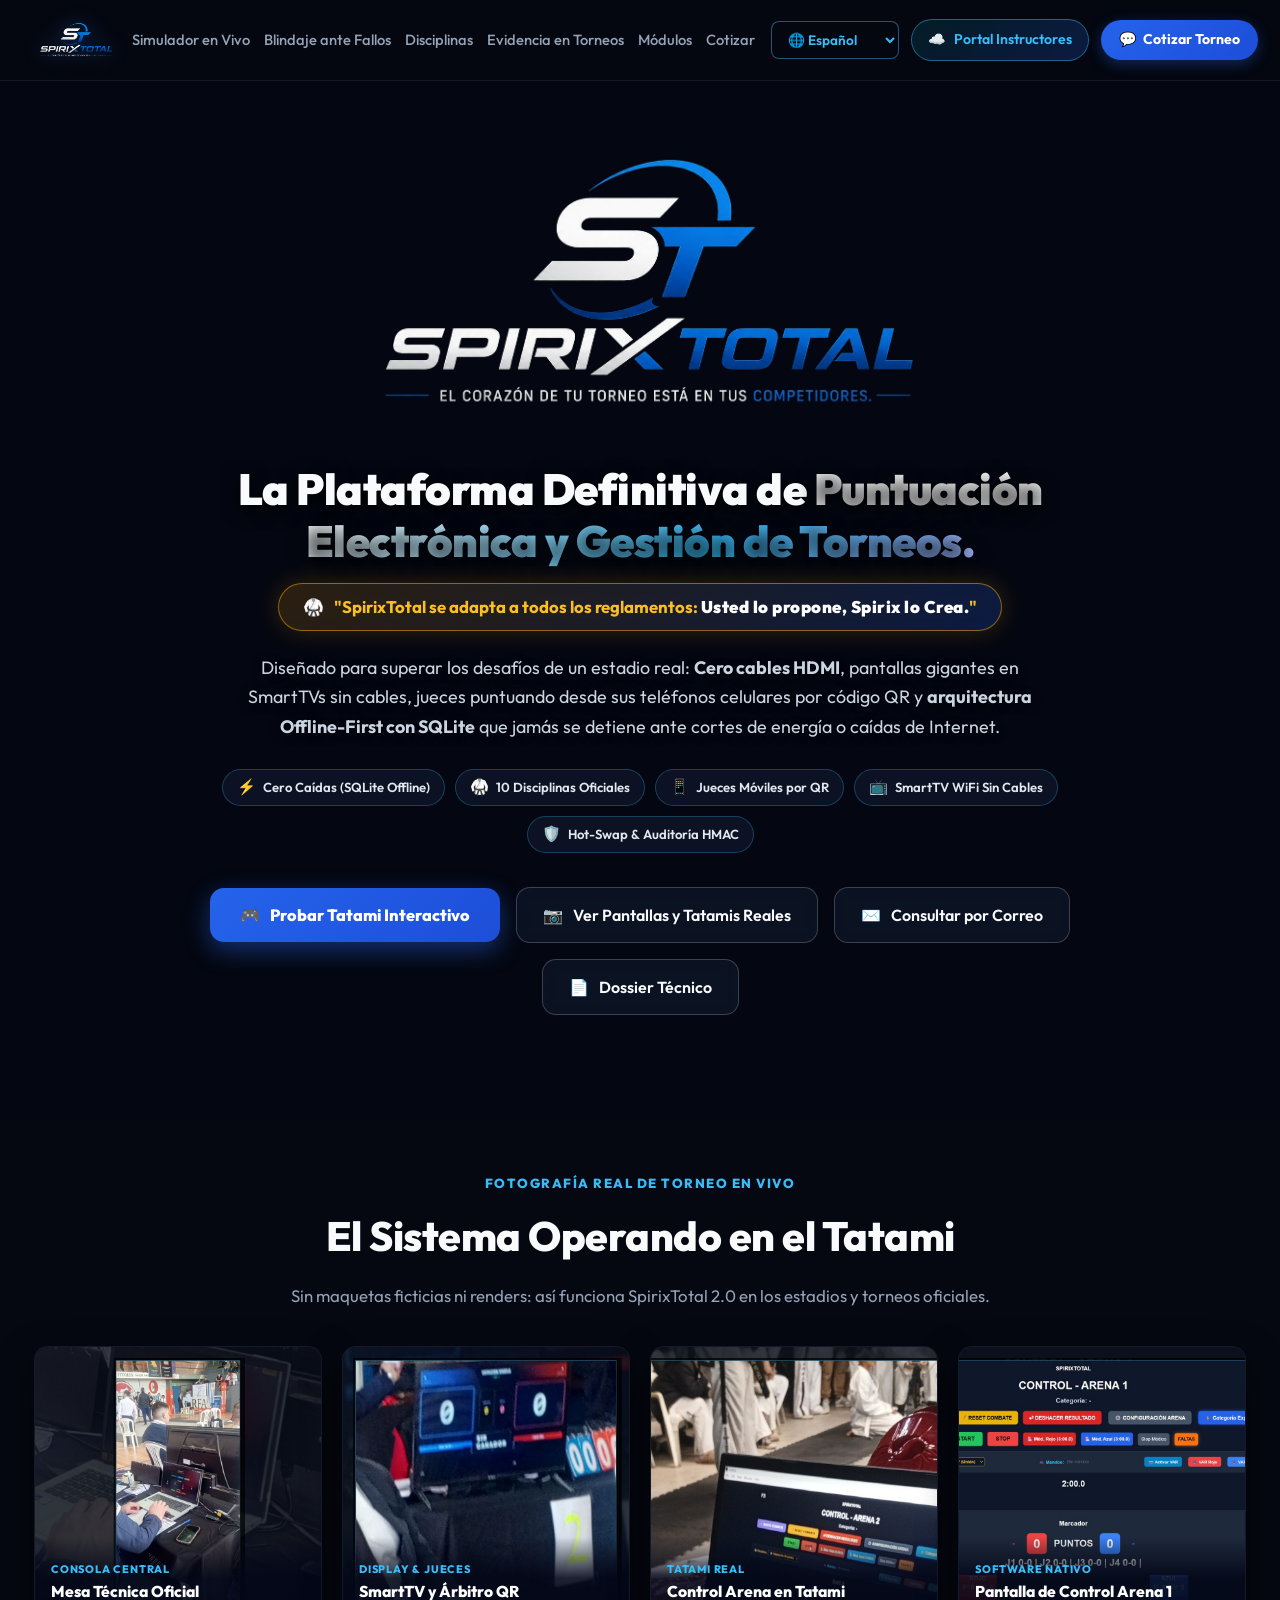
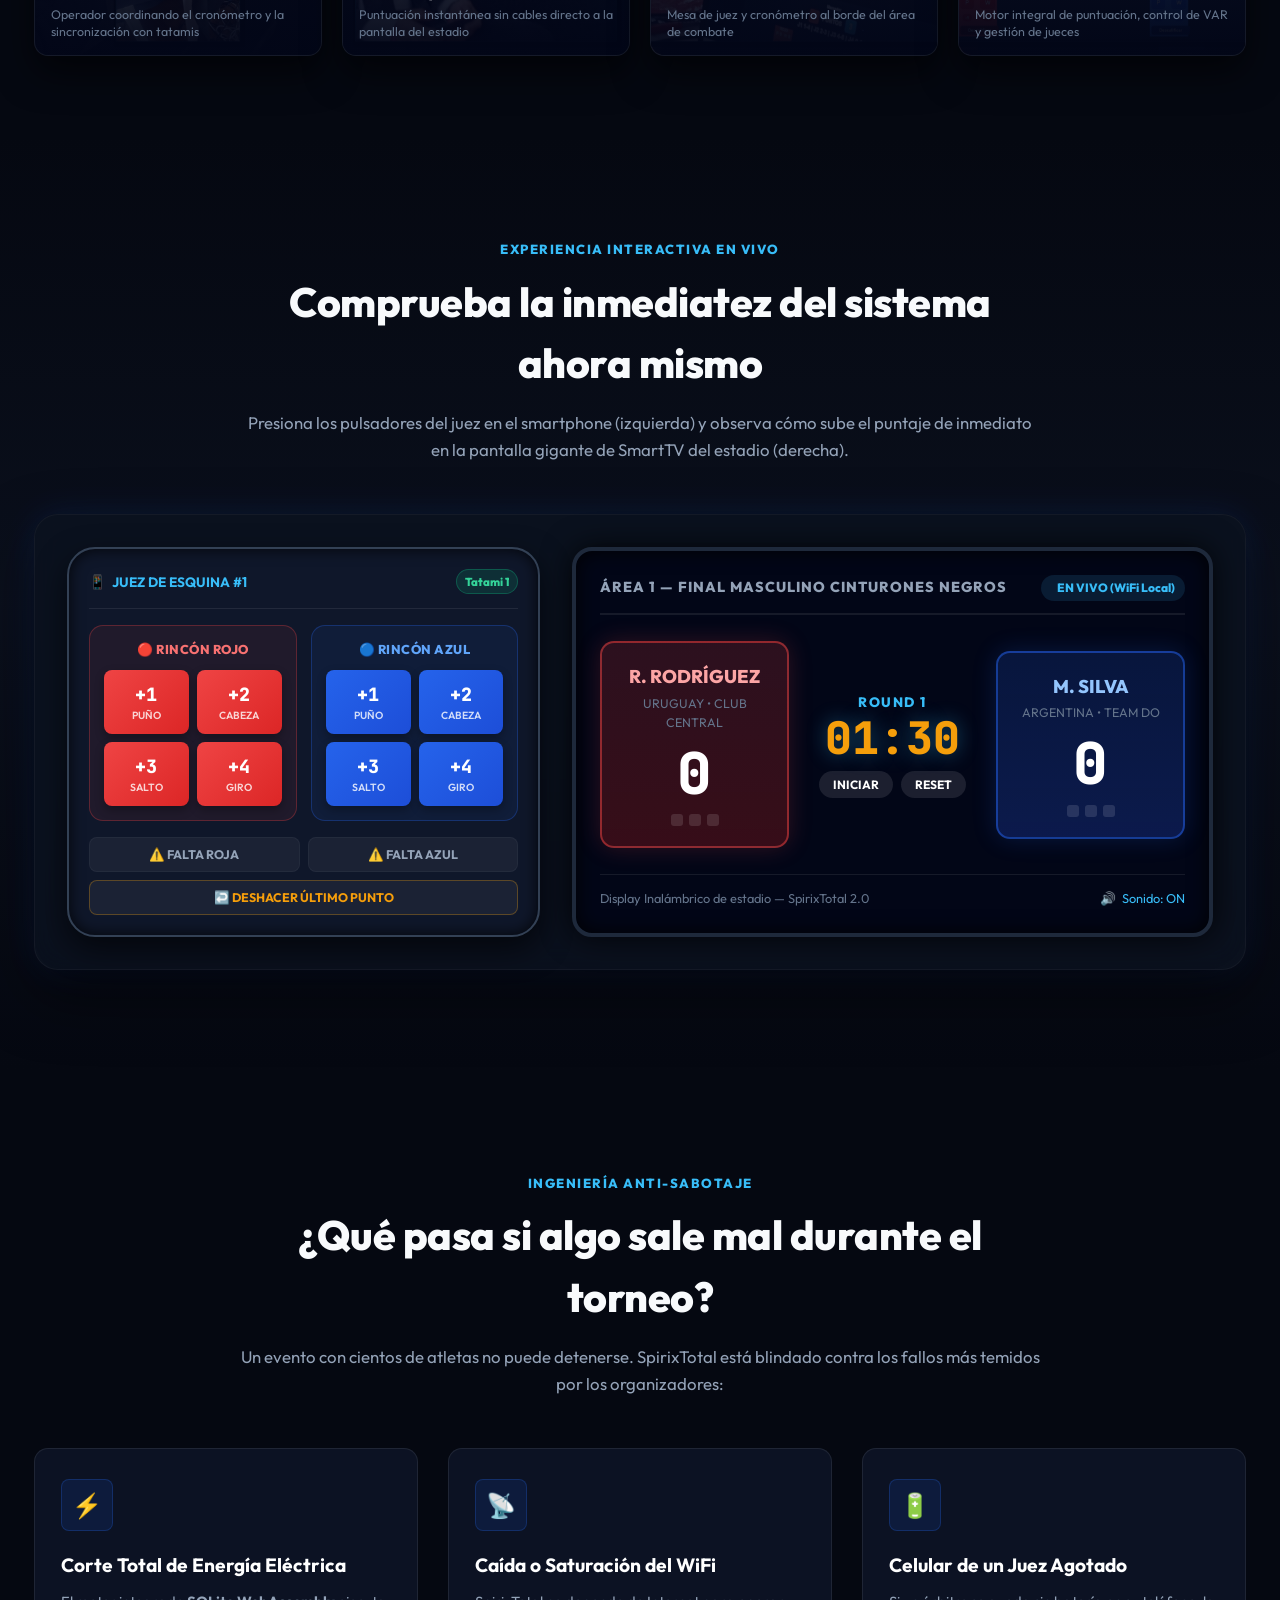
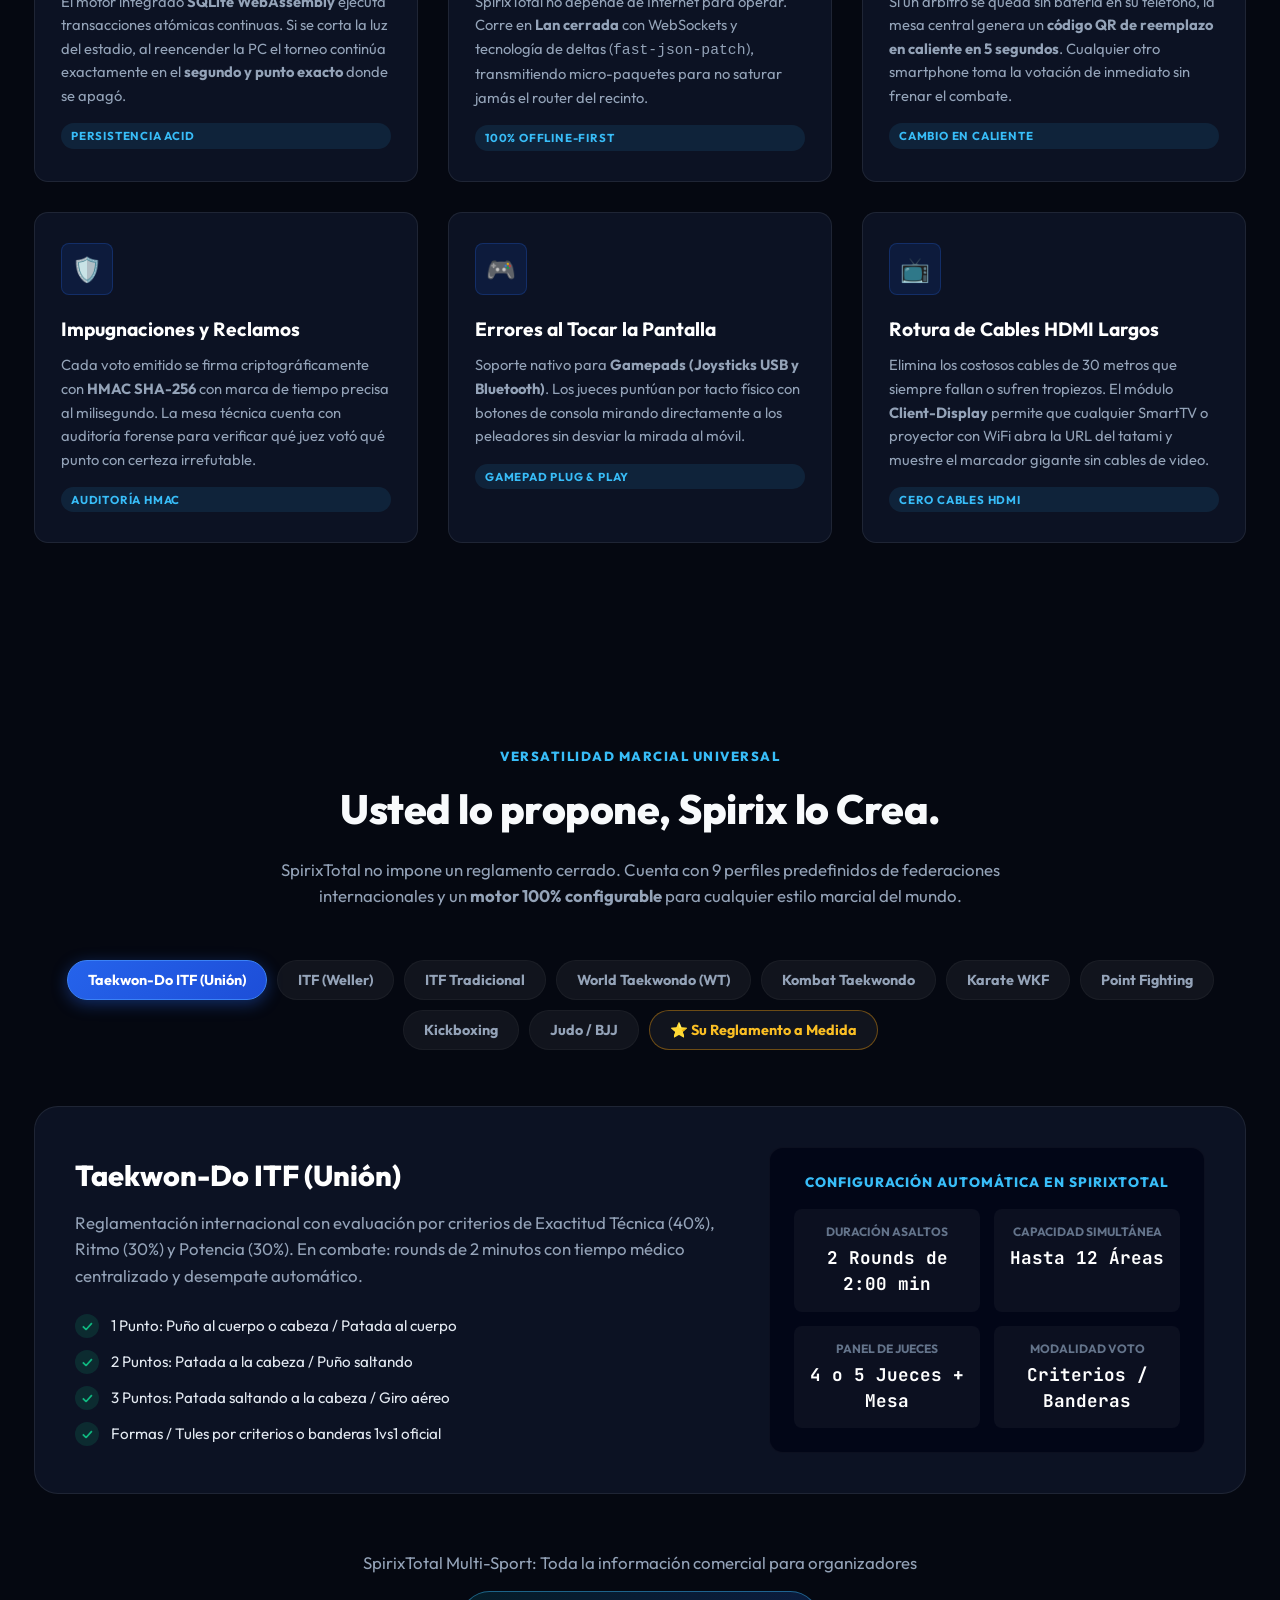
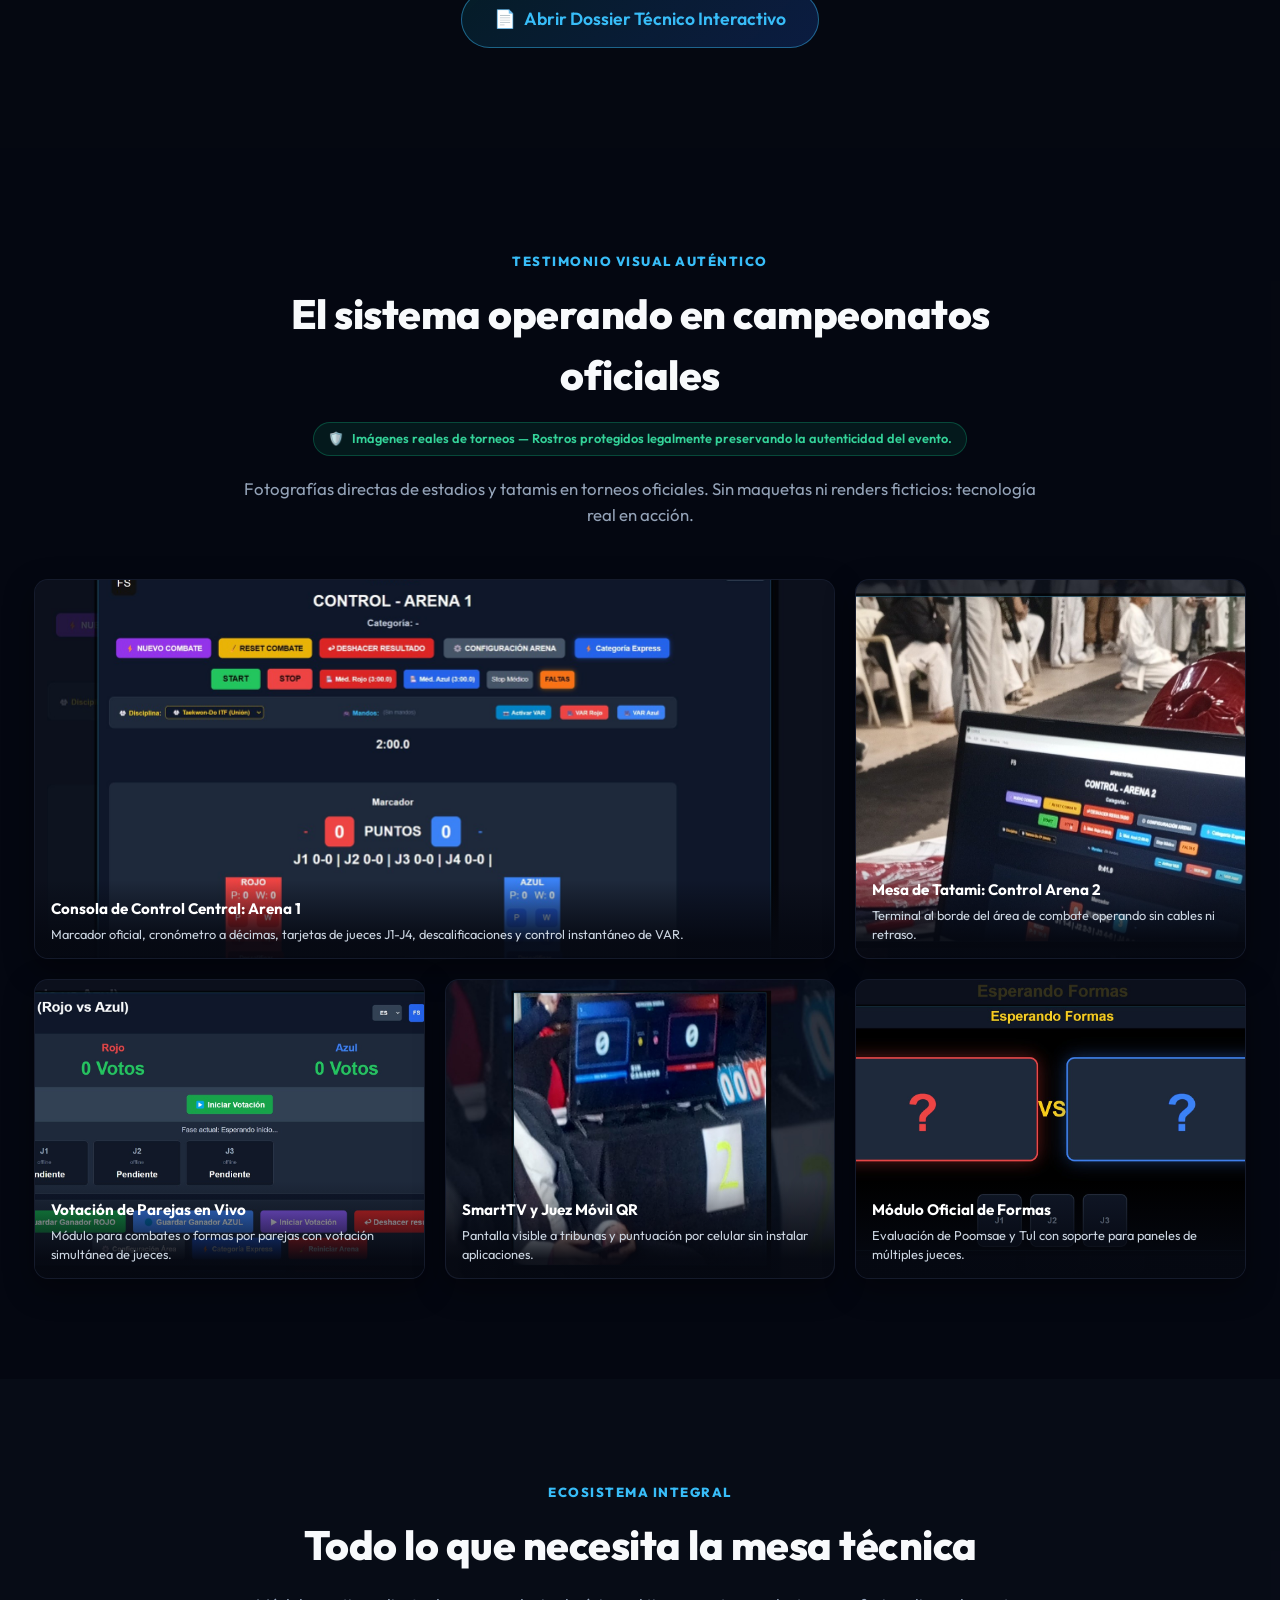
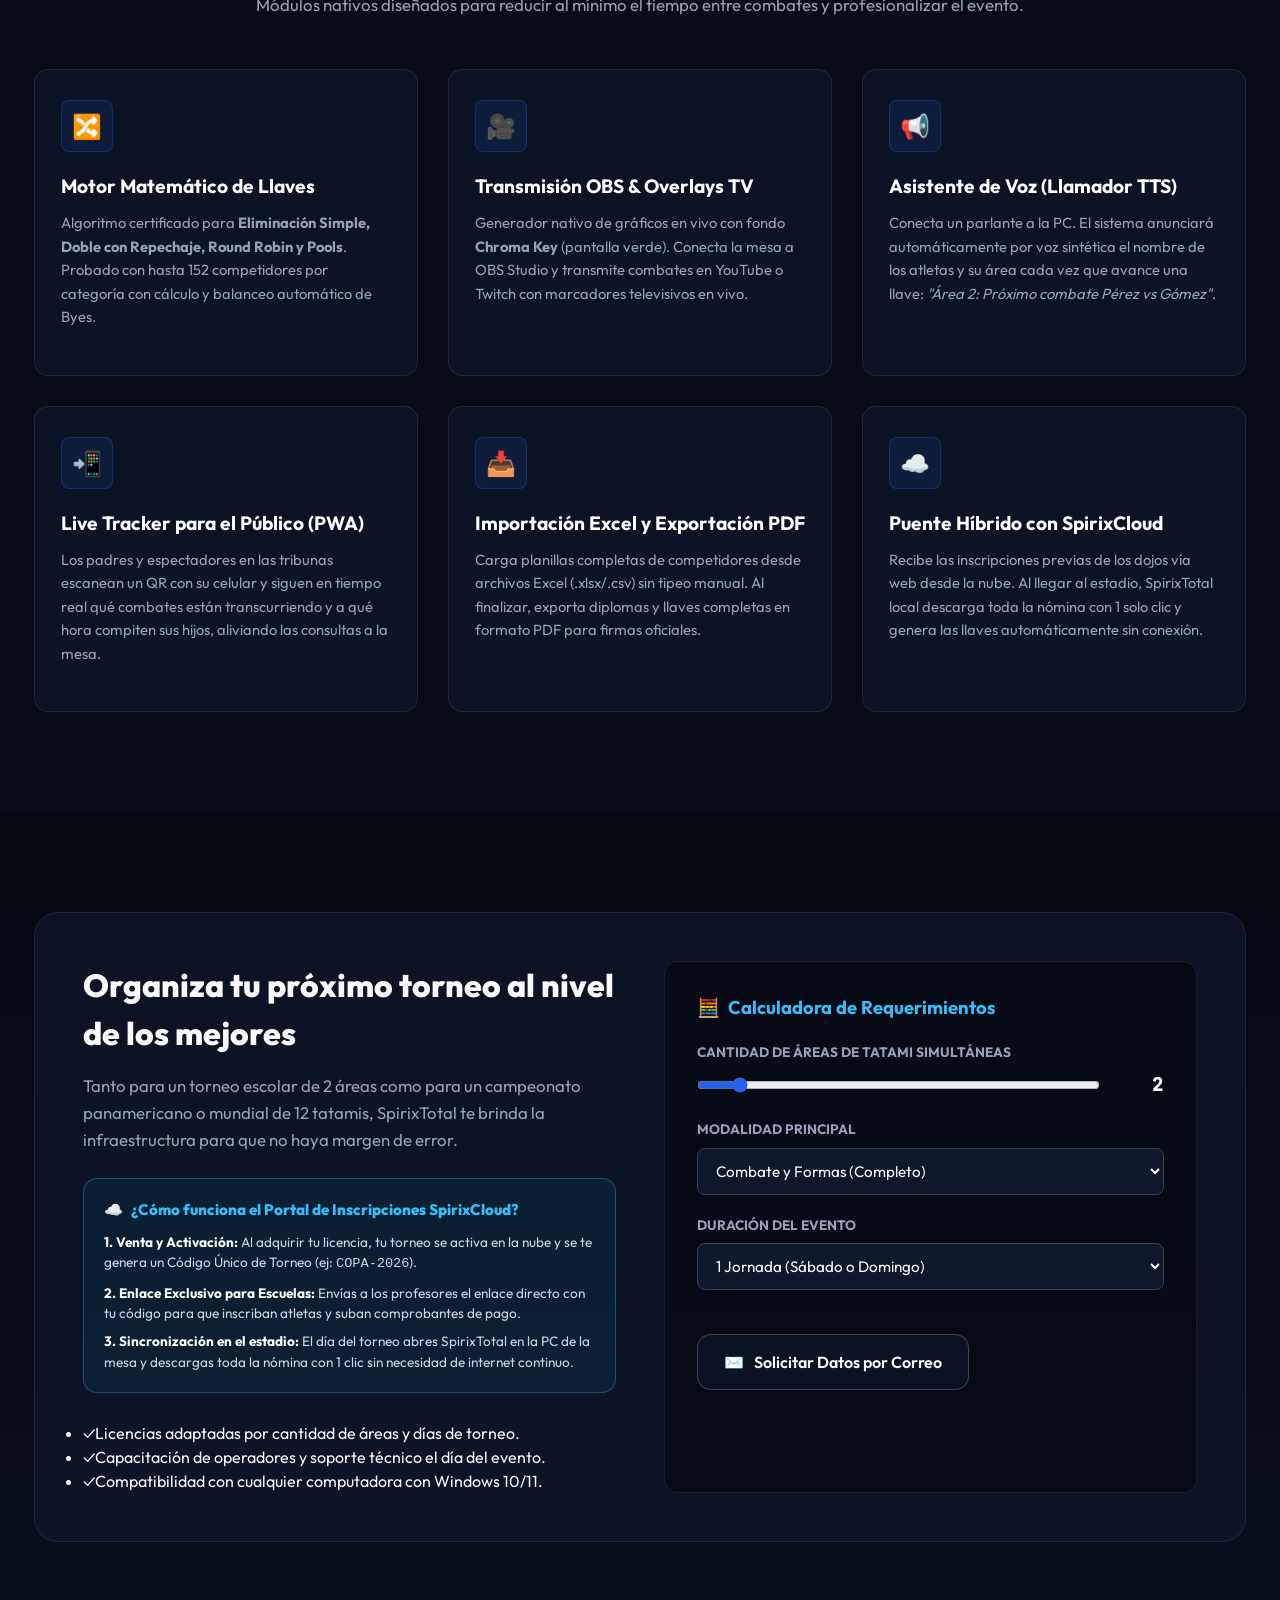
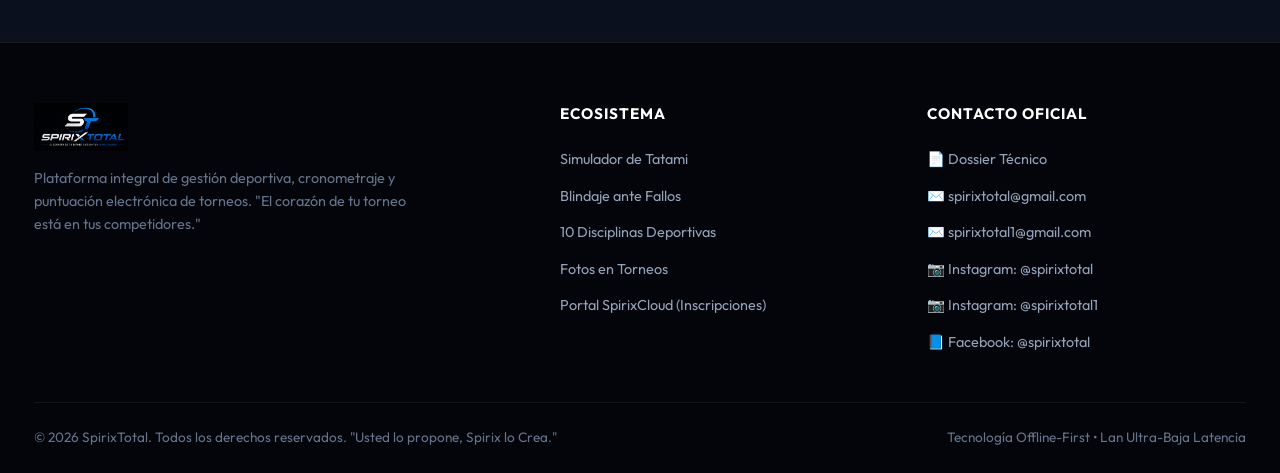
==== commit d740da41: "Fix unclosed strong tags corruptions and update header breakpoint to 1150px to eliminate horizontal " ====
--- a/index.html
+++ b/index.html
@@ -342,7 +342,7 @@
             <div class="resilience-icon">⚡</div>
             <h3>Corte Total de Energía Eléctrica</h3>
             <p>
-              El motor integrado <strong>SQLite WebAssembl&bull;/strong> ejecuta transacciones atómicas continuas. Si se corta la luz del estadio, al reencender la PC el torneo continúa exactamente en el <strong>segundo y punto exacto</strong> donde se apagó.
+              El motor integrado <strong>SQLite WebAssembly</strong> ejecuta transacciones atómicas continuas. Si se corta la luz del estadio, al reencender la PC el torneo continúa exactamente en el <strong>segundo y punto exacto</strong> donde se apagó.
             </p>
             <span class="resilience-badge">Persistencia ACID</span>
           </div>
@@ -380,14 +380,14 @@
             <p>
               Soporte nativo para <strong>Gamepads (Joysticks USB y Bluetooth)</strong>. Los jueces puntúan por tacto físico con botones de consola mirando directamente a los peleadores sin desviar la mirada al móvil.
             </p>
-            <span class="resilience-badge">Gamepad Plug & Pla&bull;/span>
+            <span class="resilience-badge">Gamepad Plug & Play</span>
           </div>
           
           <div class="resilience-card">
             <div class="resilience-icon">📺</div>
             <h3>Rotura de Cables HDMI Largos</h3>
             <p>
-              Elimina los costosos cables de 30 metros que siempre fallan o sufren tropiezos. El módulo <strong>Client-Displa&bull;/strong> permite que cualquier SmartTV o proyector con WiFi abra la URL del tatami y muestre el marcador gigante sin cables de video.
+              Elimina los costosos cables de 30 metros que siempre fallan o sufren tropiezos. El módulo <strong>Client-Display</strong> permite que cualquier SmartTV o proyector con WiFi abra la URL del tatami y muestre el marcador gigante sin cables de video.
             </p>
             <span class="resilience-badge">Cero Cables HDMI</span>
           </div>
@@ -562,7 +562,7 @@
             <div class="resilience-icon">🎥</div>
             <h3>Transmisión OBS & Overlays TV</h3>
             <p>
-              Generador nativo de gráficos en vivo con fondo <strong>Chroma Ke&bull;/strong> (pantalla verde). Conecta la mesa a OBS Studio y transmite combates en youTube o Twitch con marcadores televisivos en vivo.
+              Generador nativo de gráficos en vivo con fondo <strong>Chroma Key</strong> (pantalla verde). Conecta la mesa a OBS Studio y transmite combates en YouTube o Twitch con marcadores televisivos en vivo.
             </p>
           </div>
           
--- a/css/style.css
+++ b/css/style.css
@@ -1,4 +1,4 @@
-﻿/* ==========================================================================
+/* ==========================================================================
    SPIRIXTOTAL 2.0 — HOJA DE ESTILOS OFICIAL DE ALTO RENDIMIENTO
    Estilo: Dark Stadium / Cyber-Athletic Pro (Versión 4 Full-Width Hero)
    ========================================================================== */
@@ -131,7 +131,7 @@
 .nav-menu {
   display: flex;
   align-items: center;
-  gap: 22px;
+  gap: 14px;
   flex-wrap: nowrap;
 }
 
@@ -1531,7 +1531,7 @@
   }
 }
 
-@media (max-width: 900px) {
+@media (max-width: 1150px) {
   /* Cabecera en móvil: altura auto y flex-wrap */
   .site-header {
     height: auto !important;
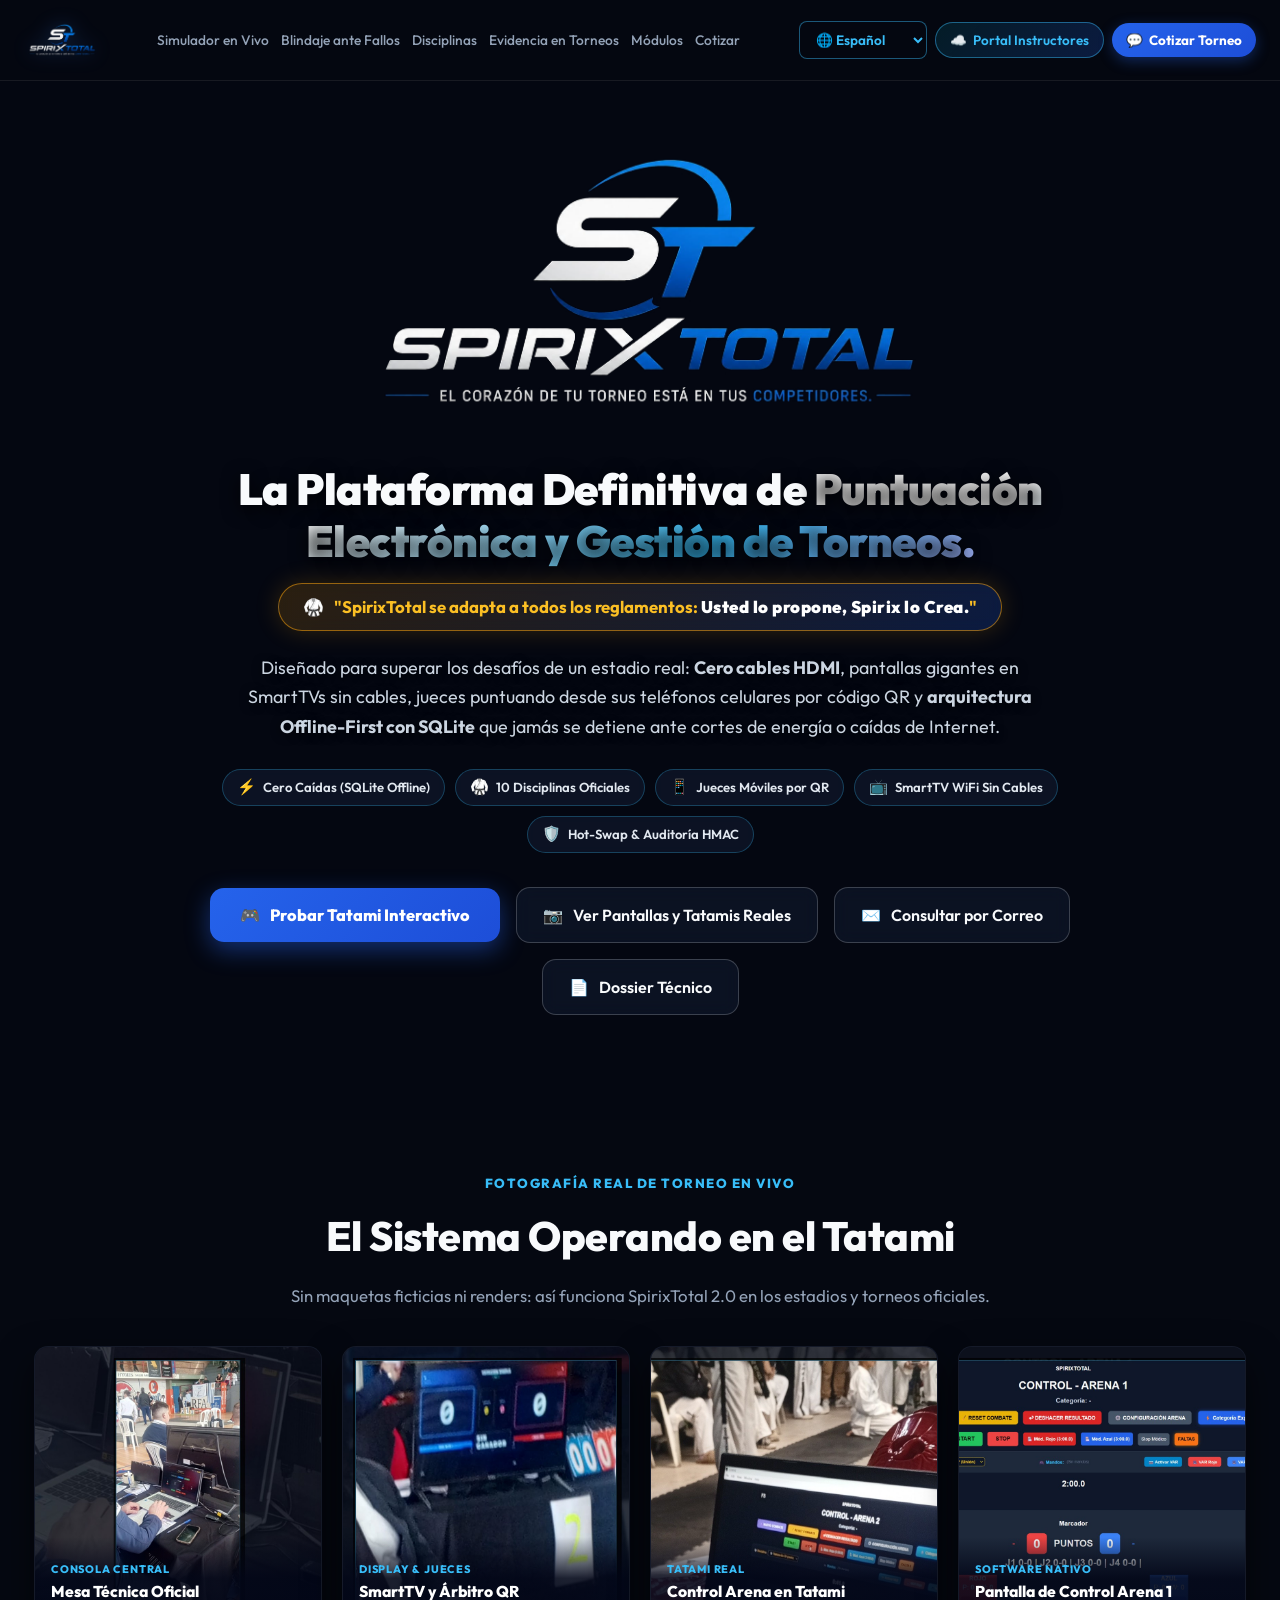
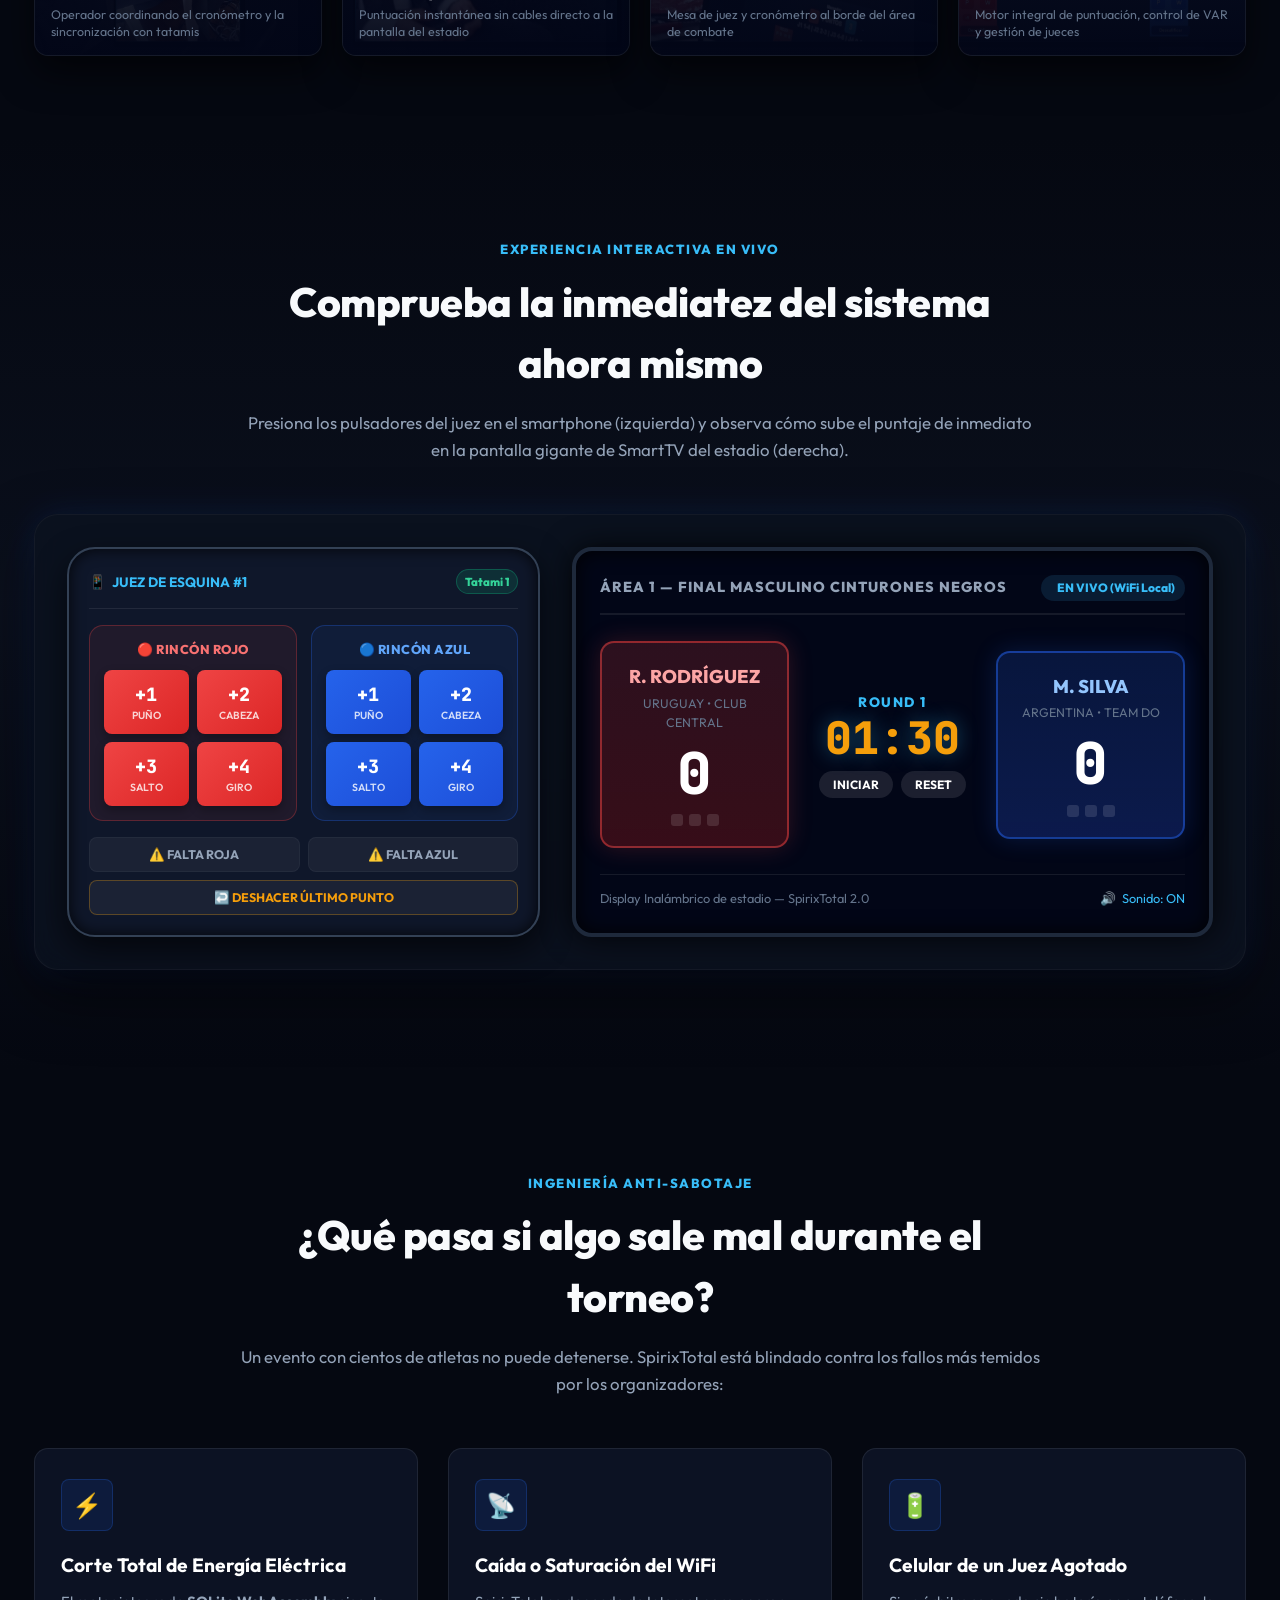
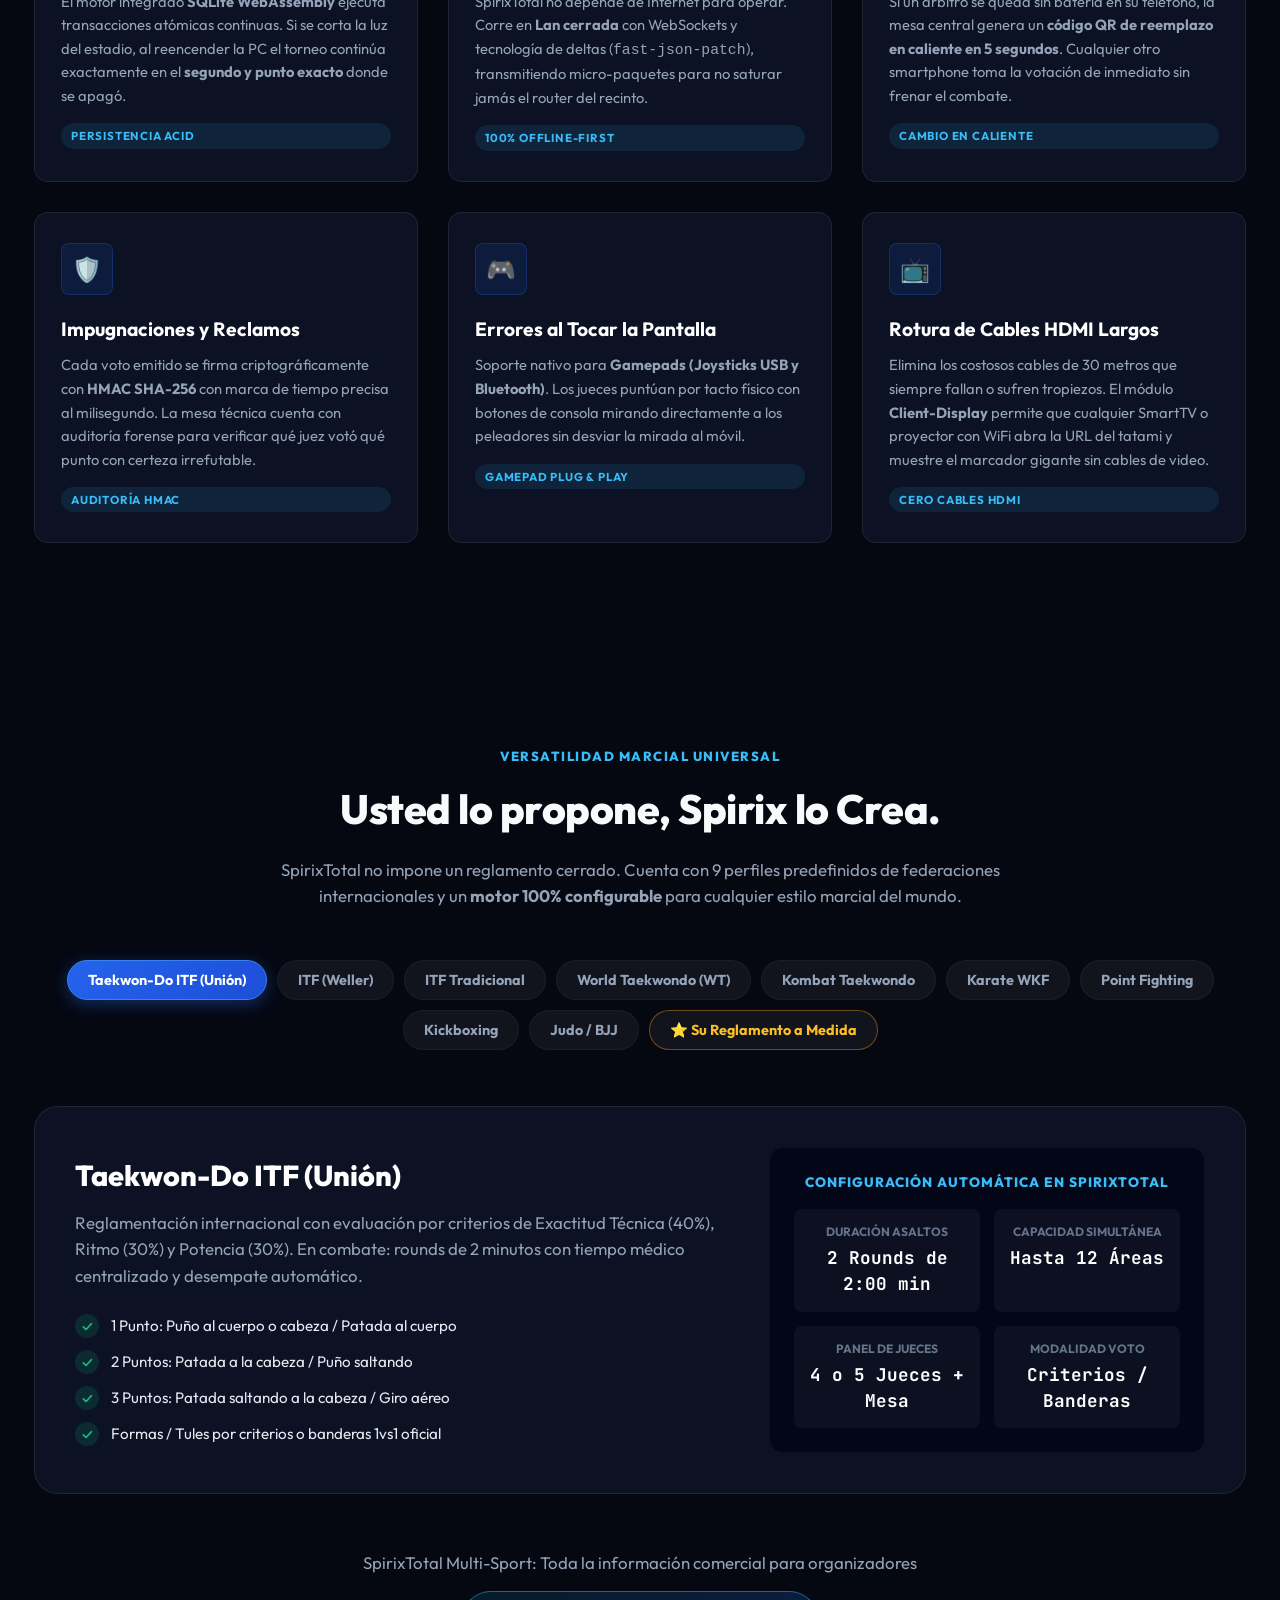
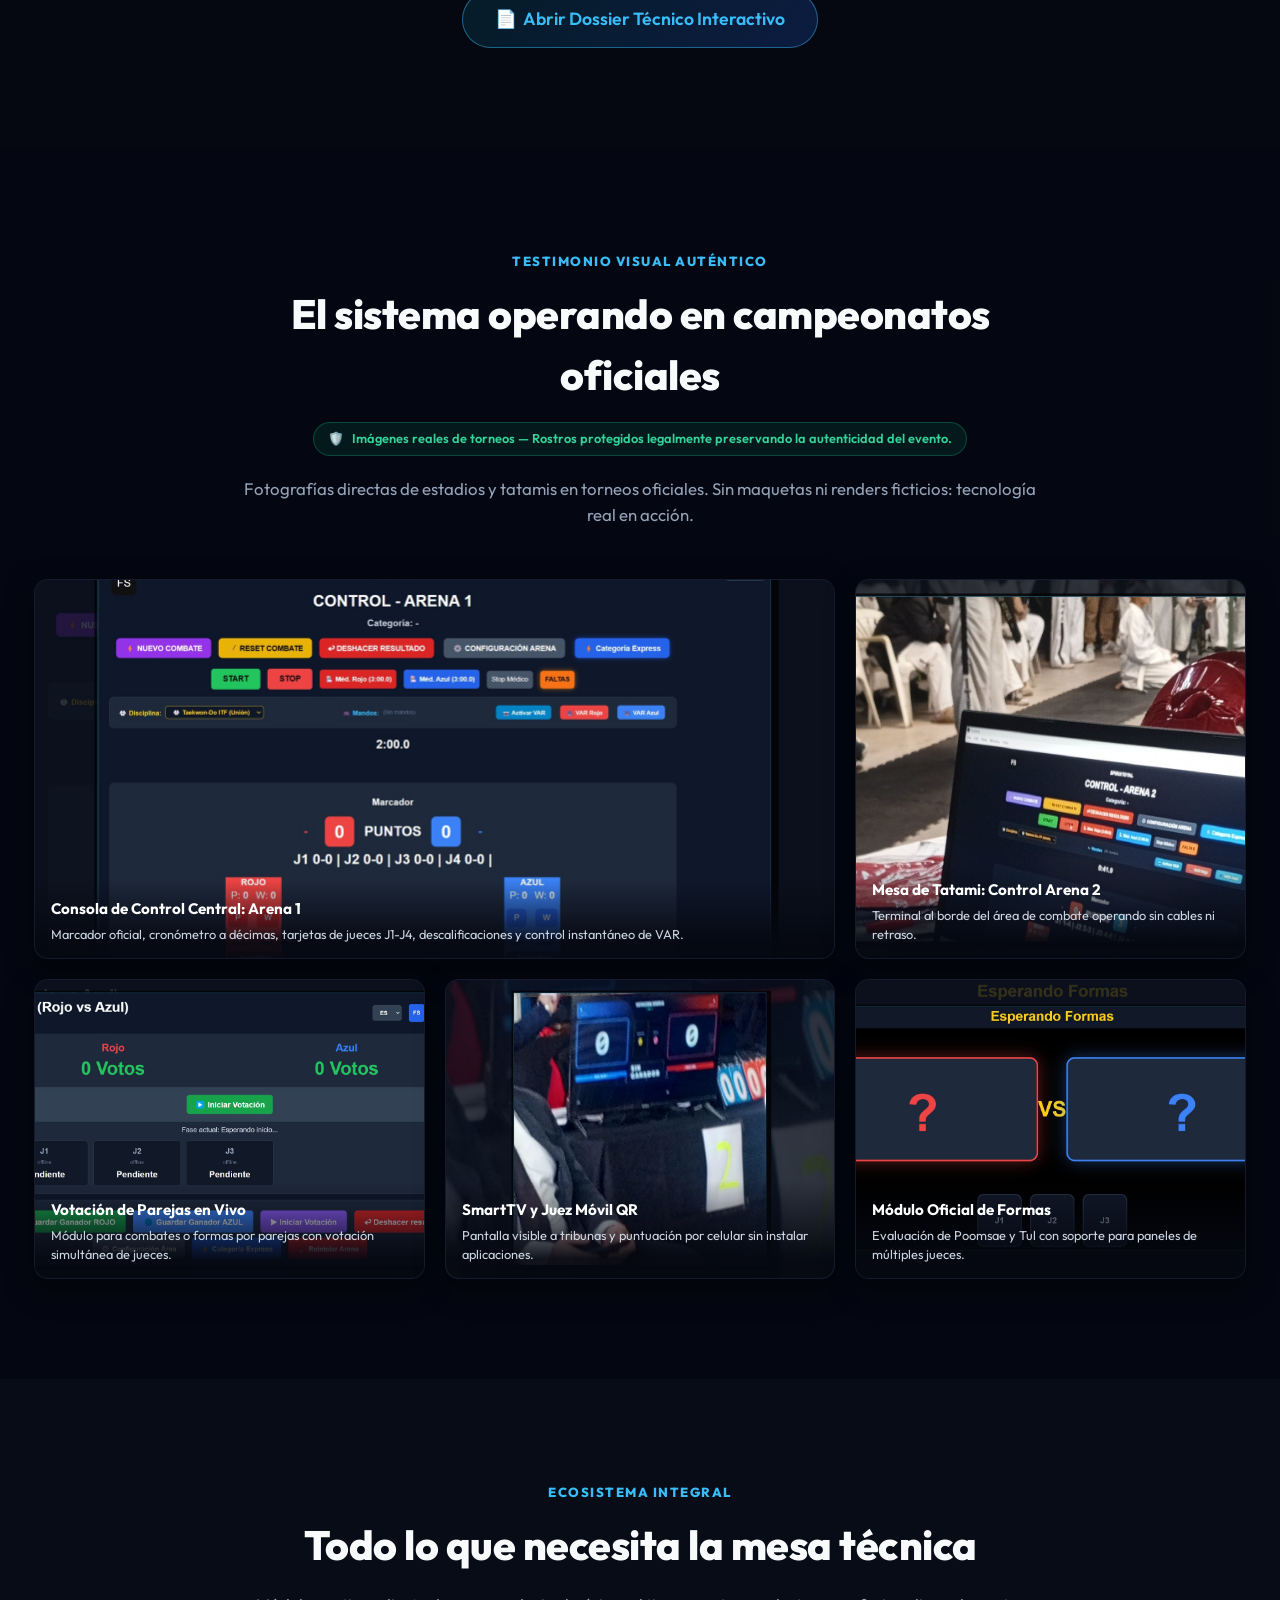
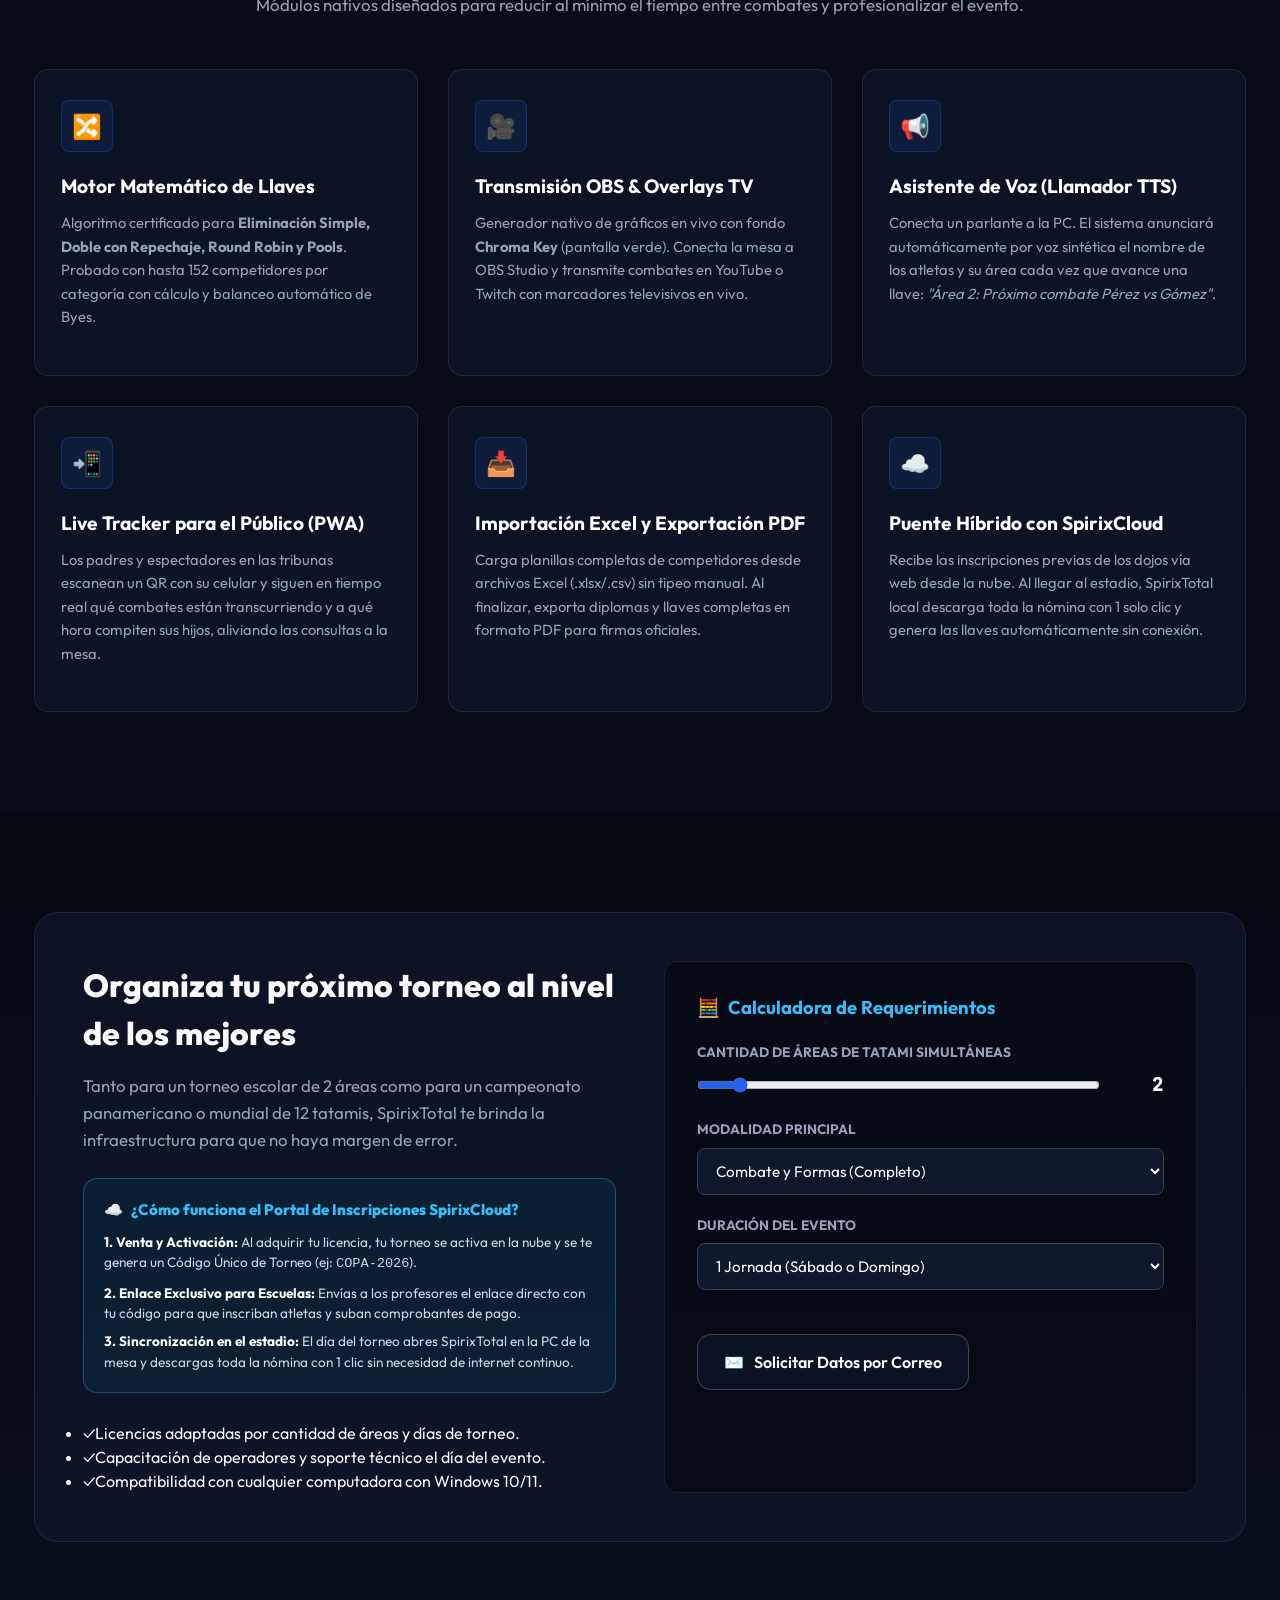
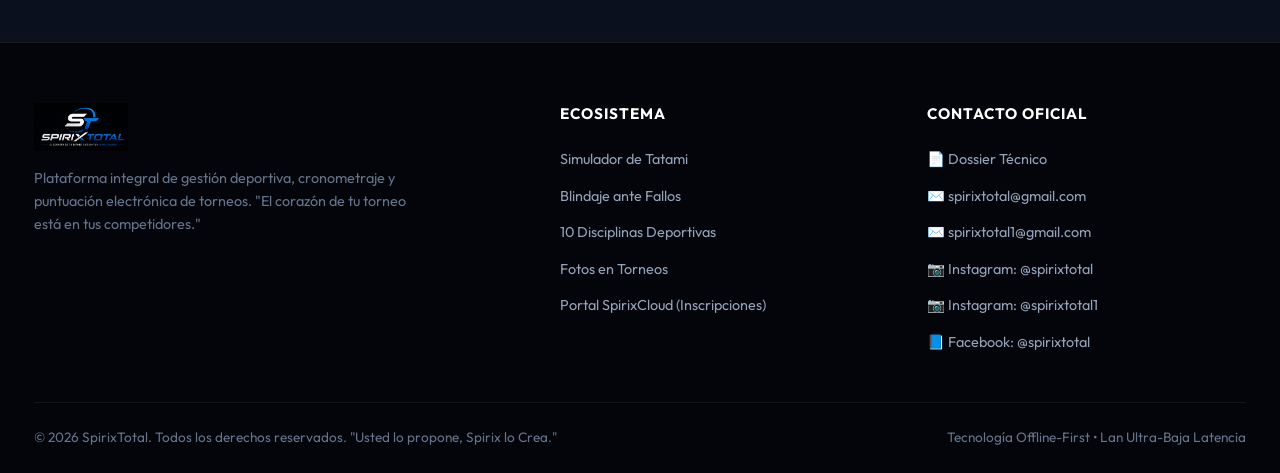
==== commit 15ddcd98: "Add Google Search Console verification, robots.txt, sitemap.xml, and canonical tag" ====
--- a/index.html
+++ b/index.html
@@ -14,6 +14,8 @@
   <meta property="og:image" content="/img/logo-spirixtotal.png">
   
   <link rel="icon" type="image/png" href="/img/logo-spirixtotal.png">
+  <link rel="canonical" href="https://spirixtotal.netlify.app/">
+
   
   <!-- Google Fonts -->
   <link rel="preconnect" href="https://fonts.googleapis.com">
--- a/css/style.css
+++ b/css/style.css
@@ -106,23 +106,27 @@
   transition: var(--transition-smooth);
 }
 
+.site-header .container {
+  max-width: 1400px;
+}
+
 .header-inner {
   display: flex;
   align-items: center;
   justify-content: space-between;
   height: 80px;
-  gap: 16px;
+  gap: 12px;
 }
 
 .brand-link {
   display: flex;
   align-items: center;
-  gap: 10px;
+  gap: 8px;
   flex-shrink: 0;
 }
 
 .brand-logo-img {
-  height: 42px;
+  height: 38px;
   width: auto;
   object-fit: contain;
   filter: drop-shadow(0 0 10px rgba(59, 130, 246, 0.4));
@@ -131,12 +135,12 @@
 .nav-menu {
   display: flex;
   align-items: center;
-  gap: 14px;
+  gap: 12px;
   flex-wrap: nowrap;
 }
 
 .nav-link {
-  font-size: 0.92rem;
+  font-size: 0.86rem;
   font-weight: 500;
   color: var(--text-muted);
   transition: var(--transition-fast);
@@ -169,7 +173,7 @@
 .header-actions {
   display: flex;
   align-items: center;
-  gap: 12px;
+  gap: 8px;
   flex-shrink: 0;
 }
 
@@ -177,13 +181,13 @@
 .btn-cloud-access {
   display: inline-flex;
   align-items: center;
-  gap: 8px;
-  padding: 9px 16px;
+  gap: 6px;
+  padding: 7px 14px;
   background: linear-gradient(135deg, rgba(6, 182, 212, 0.12), rgba(37, 99, 235, 0.22));
   border: 1px solid rgba(56, 189, 248, 0.45);
   color: #38bdf8;
   border-radius: var(--radius-full);
-  font-size: 0.88rem;
+  font-size: 0.84rem;
   font-weight: 600;
   white-space: nowrap;
   transition: var(--transition-smooth);
@@ -201,11 +205,11 @@
   display: inline-flex;
   align-items: center;
   gap: 6px;
-  padding: 9px 18px;
+  padding: 7px 14px;
   background: linear-gradient(135deg, #2563eb, #1d4ed8);
   color: #ffffff;
   border-radius: var(--radius-full);
-  font-size: 0.88rem;
+  font-size: 0.84rem;
   font-weight: 700;
   white-space: nowrap;
   transition: var(--transition-smooth);
@@ -1531,8 +1535,8 @@
   }
 }
 
-@media (max-width: 1150px) {
-  /* Cabecera en móvil: altura auto y flex-wrap */
+@media (max-width: 1250px) {
+  /* Cabecera en móvil/tablet: altura auto y flex-wrap */
   .site-header {
     height: auto !important;
   }
@@ -1620,6 +1624,39 @@
   .section-title {
     font-size: 1.8rem !important;
   }
+
+  /* Ajuste perfecto del Simulador en Móviles (Teclado y Scoreboard) */
+  .simulator-workspace {
+    padding: 16px 10px !important;
+    gap: 20px !important;
+  }
+  .judge-device-mockup {
+    padding: 12px 8px !important;
+    border-radius: 18px !important;
+  }
+  .judge-corners-grid {
+    grid-template-columns: 1fr !important;
+    gap: 12px !important;
+  }
+  .judge-controls-bottom {
+    grid-template-columns: 1fr !important;
+    gap: 6px !important;
+  }
+  .stadium-screen-mockup {
+    padding: 12px 8px !important;
+  }
+  .screen-scoreboard {
+    display: flex !important;
+    flex-direction: column !important;
+    gap: 14px !important;
+  }
+  .screen-timer-box {
+    order: -1; /* Cronómetro arriba en teléfonos */
+  }
+  .competitor-card {
+    width: 100% !important;
+    padding: 14px 10px !important;
+  }
 }
 
 /* Limpieza del contenedor interno de Google (sólo el div oculto) */
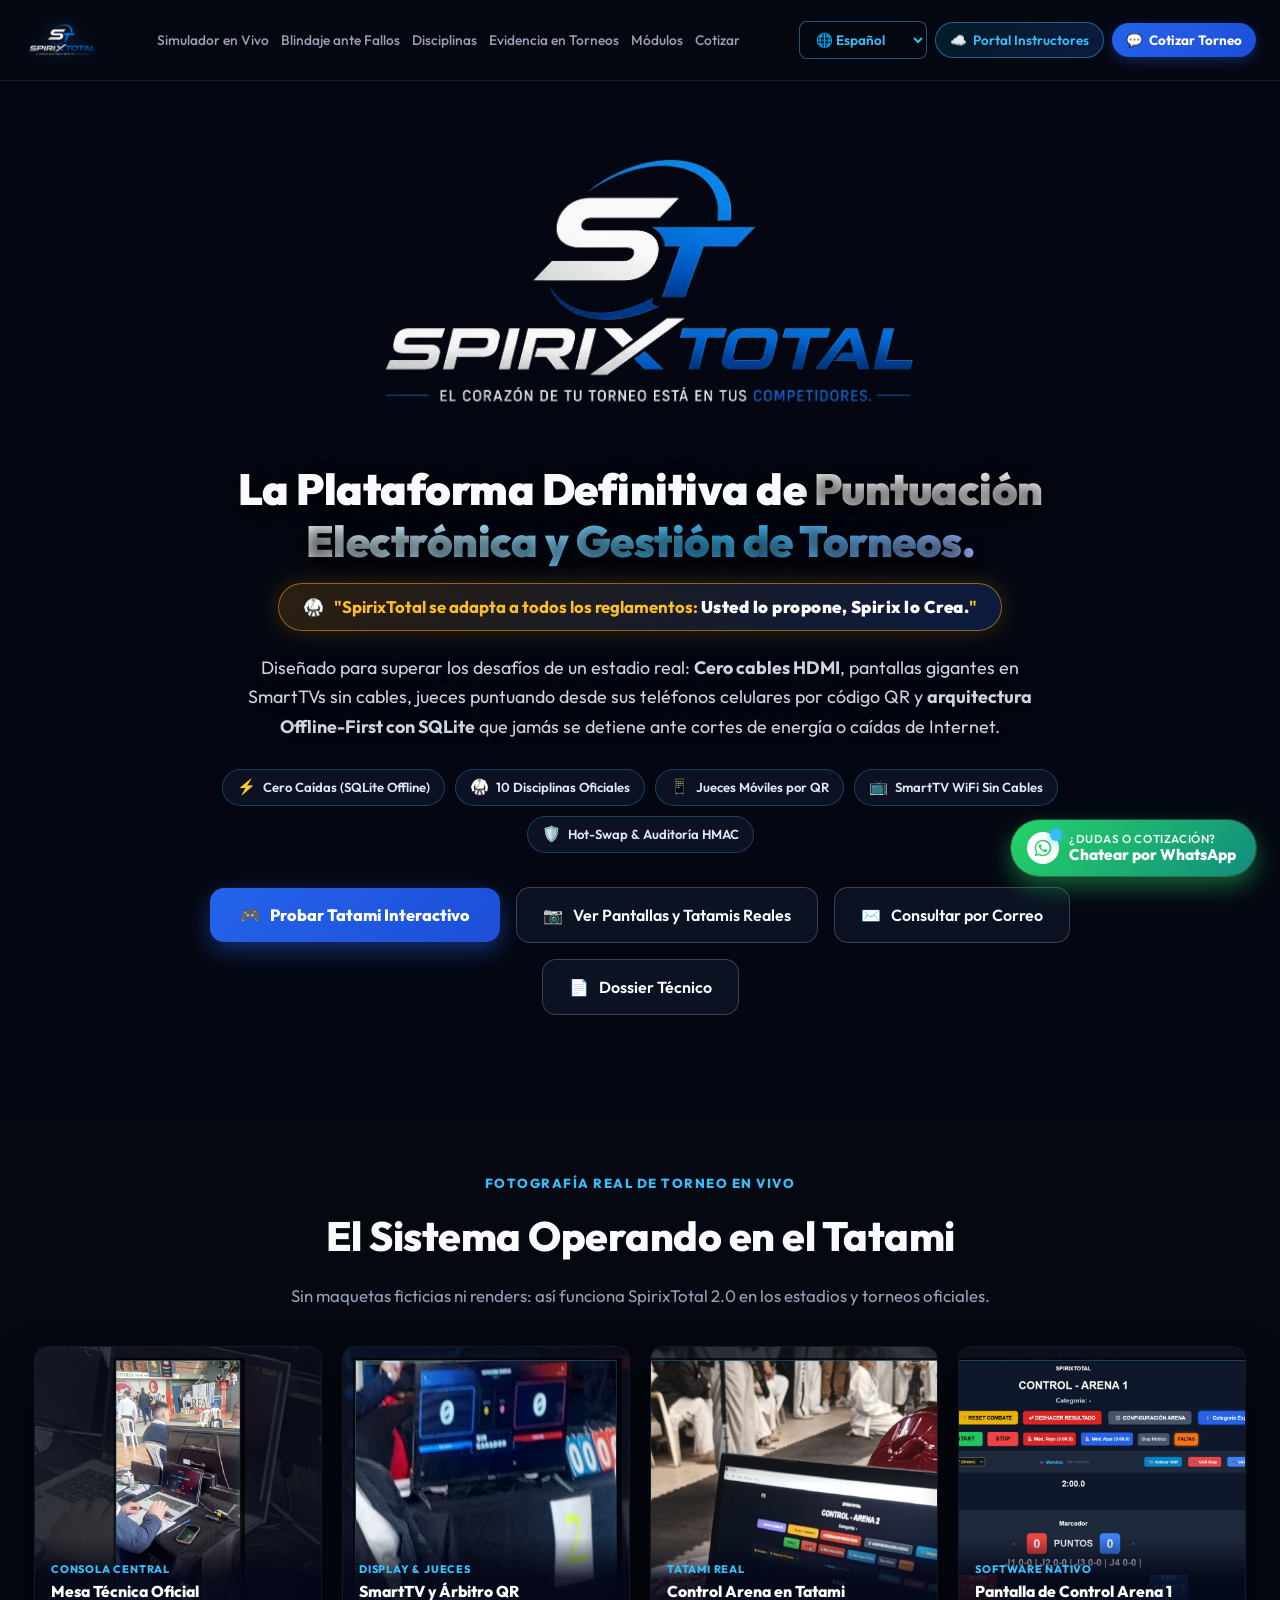
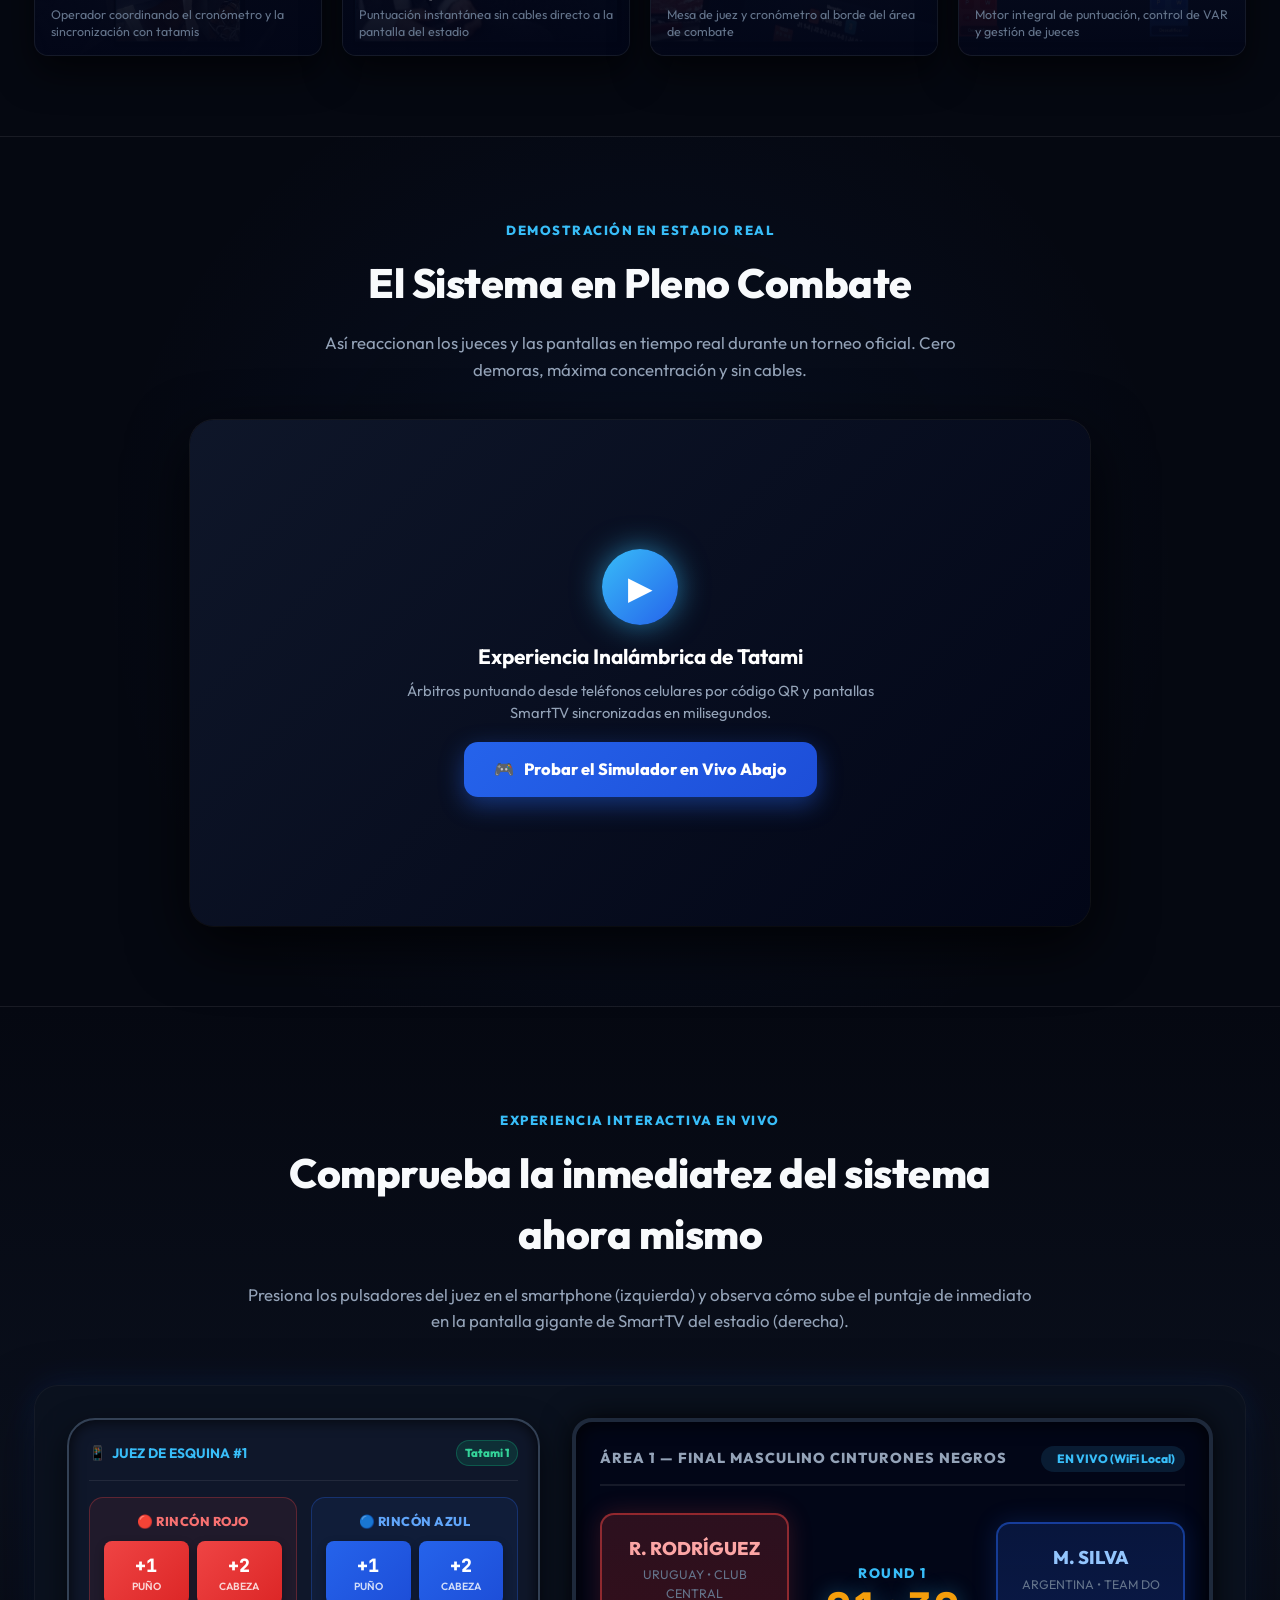
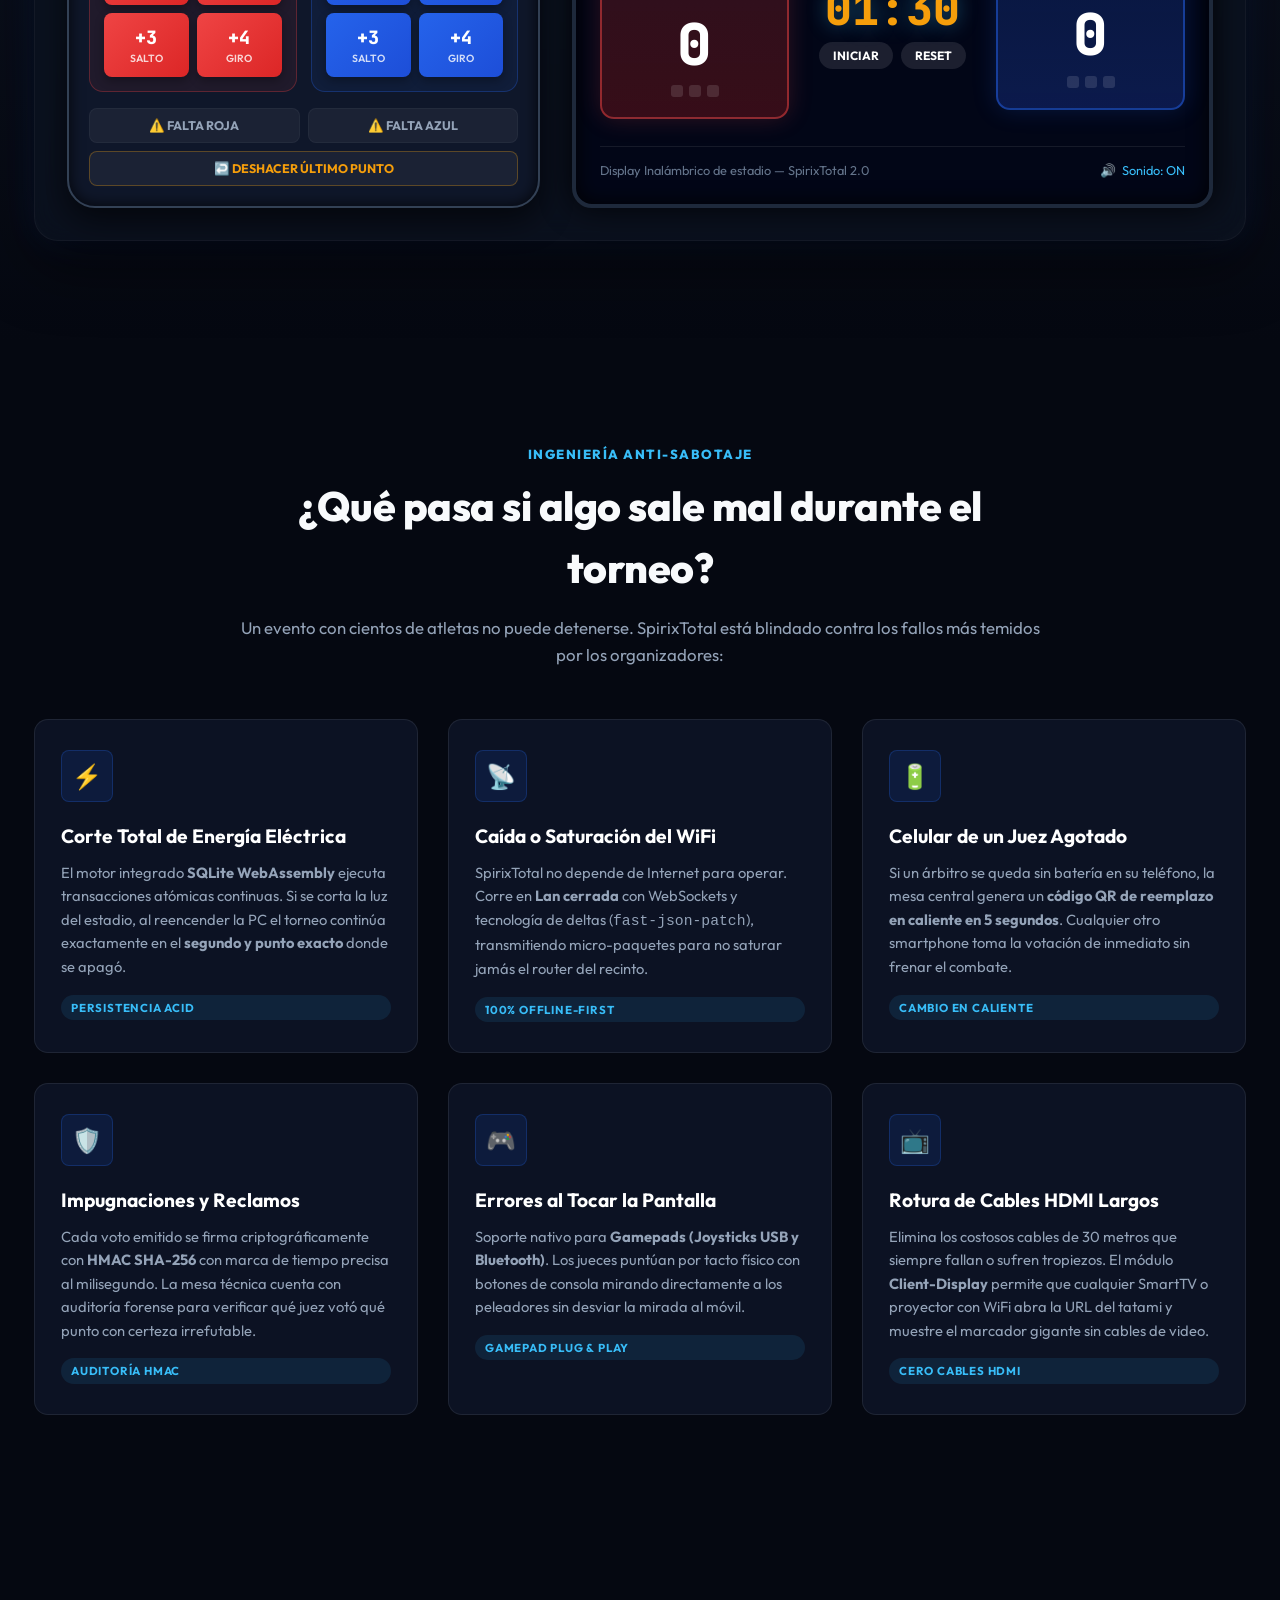
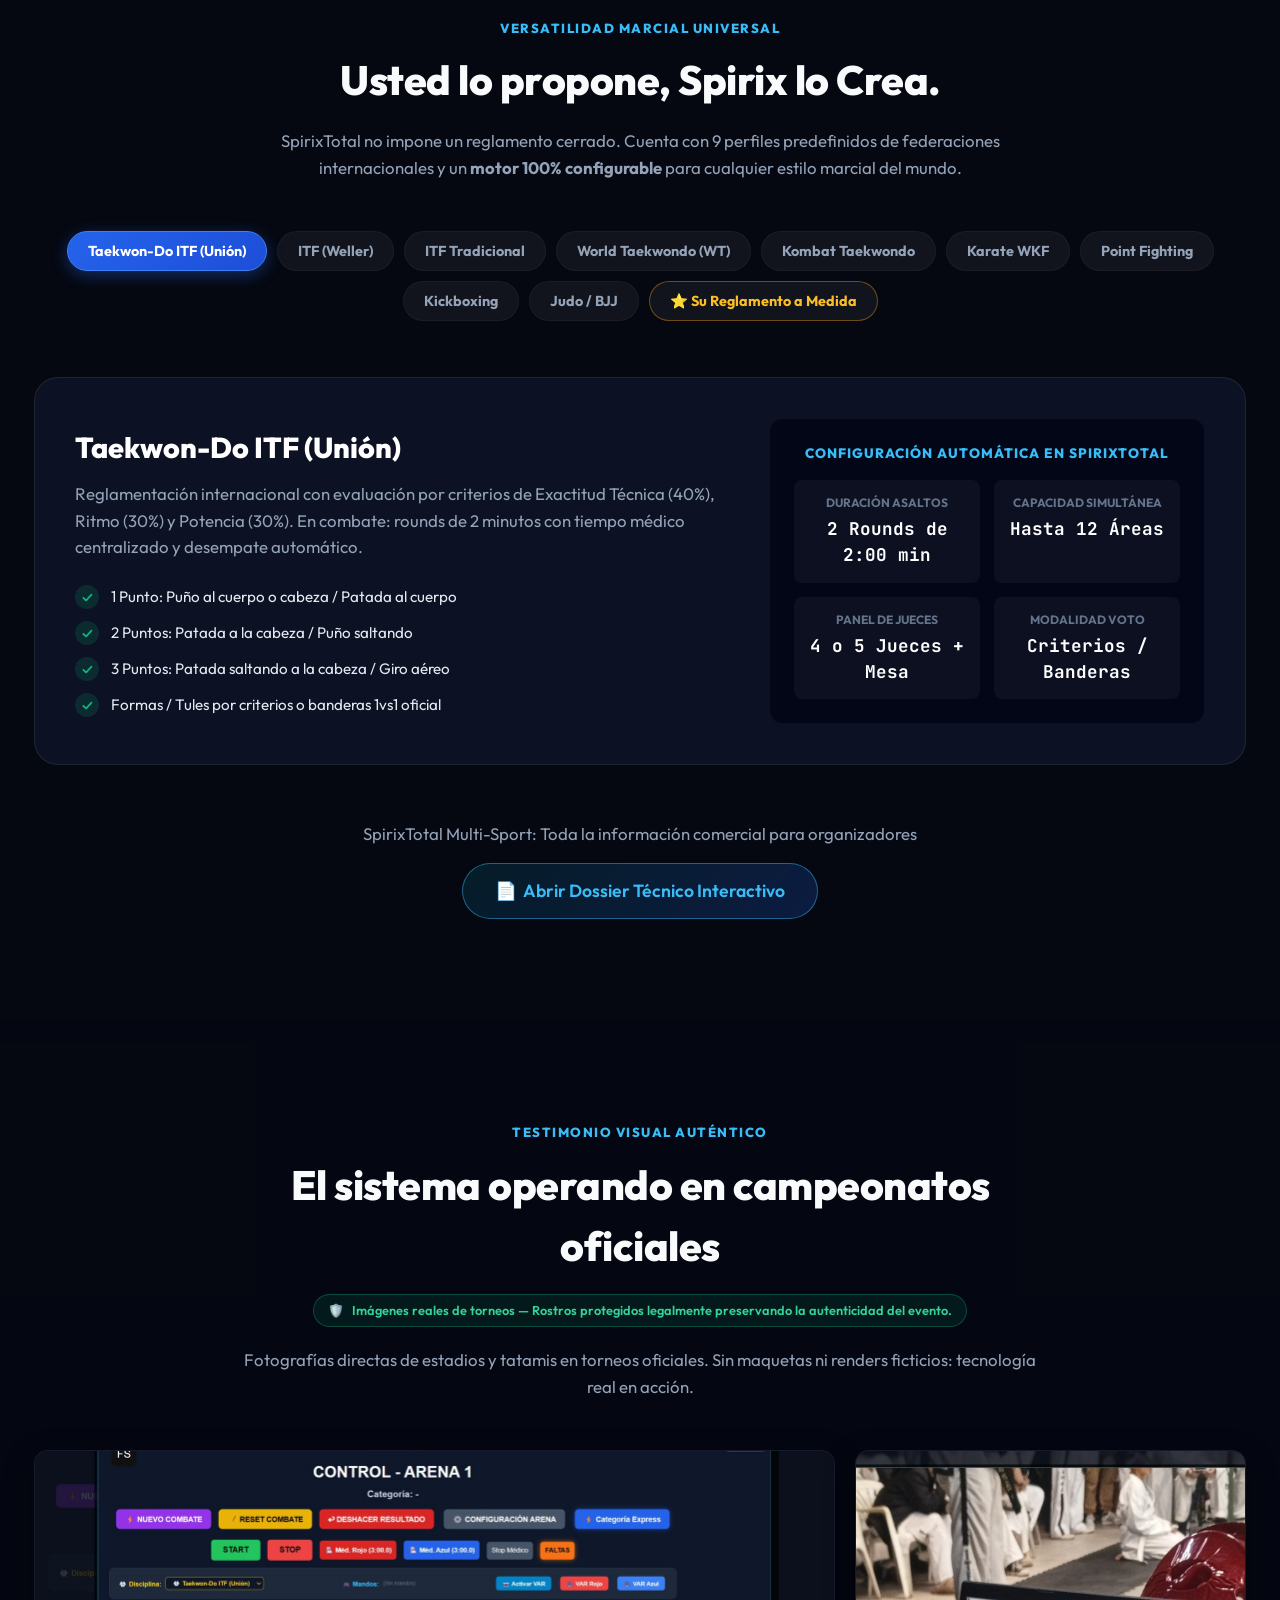
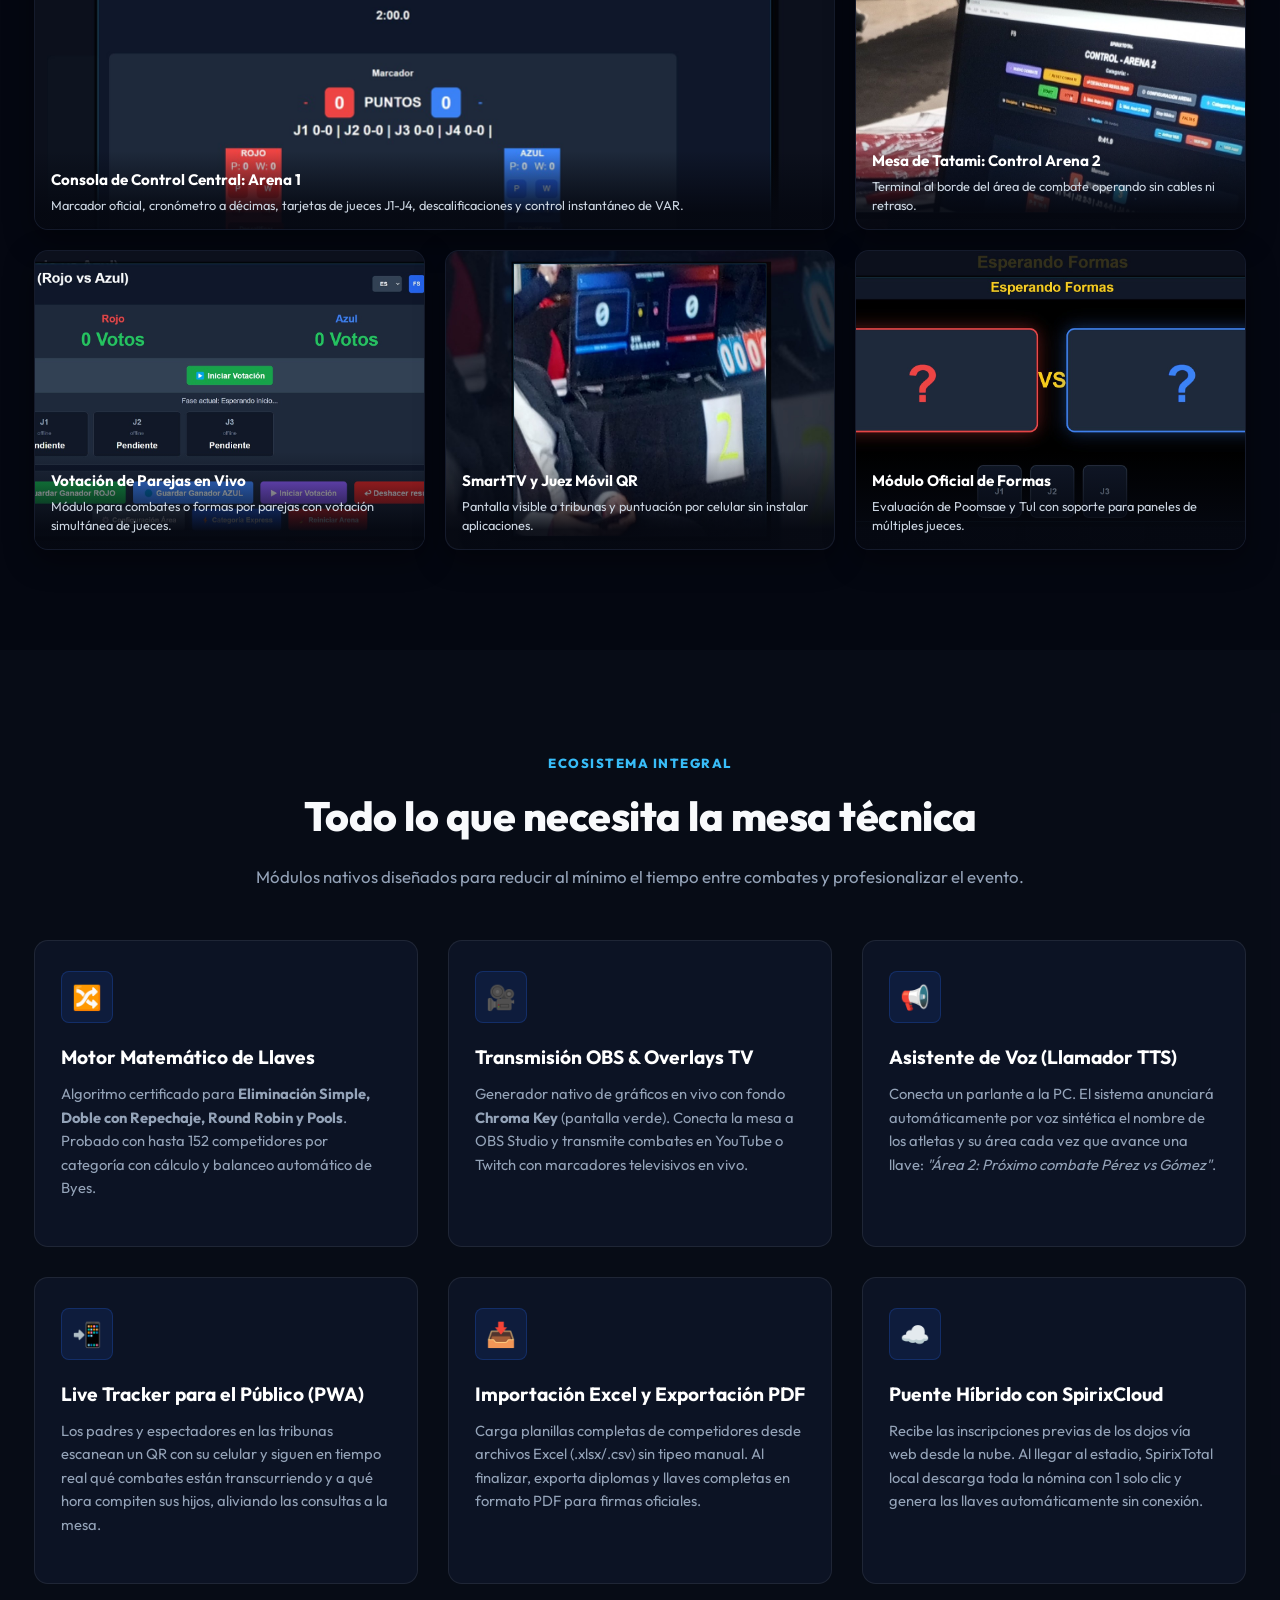
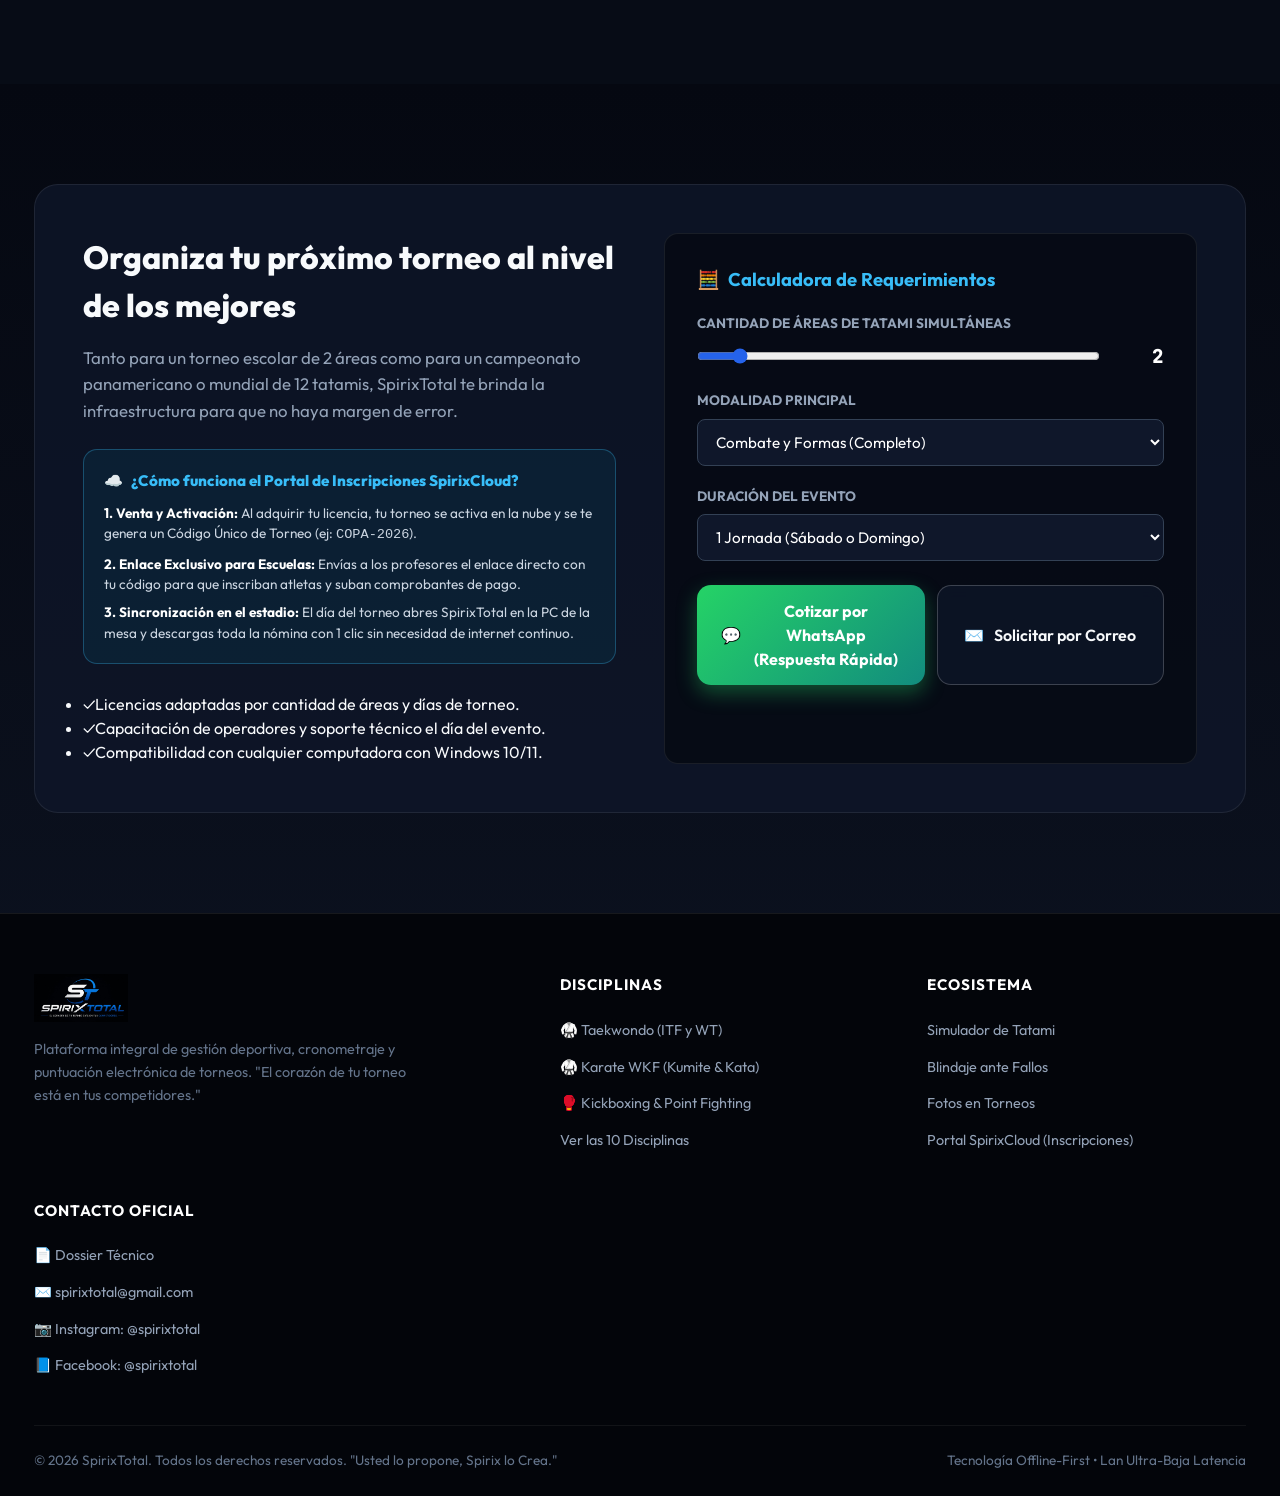
==== commit 08e68283: "cambios" ====
--- a/index.html
+++ b/index.html
@@ -3,19 +3,51 @@
 <head>
   <meta charset="UTF-8">
   <meta name="viewport" content="width=device-width, initial-scale=1.0, maximum-scale=1.0, user-scalable=no, shrink-to-fit=no">
-  <title>SpirixTotal — Plataforma Integral de Gestión y Puntuación Electrónica de Torneos</title>
+  <title>SpirixTotal — Software de Puntuación Electrónica y Gestión de Torneos de Artes Marciales</title>
   
-  <meta name="description" content="SpirixTotal 2.0 es el sistema líder para torneos de artes marciales y deportes de combate. Cero latencia Lan, puntuación inalámbrica por celulares y SmartTVs, y arquitectura offline-first a prueba de fallos. Usted lo propone, Spirix lo Crea.">
-  <meta name="keywords" content="SpirixTotal, torneo taekwondo, artes marciales software, puntuacion electronica, llaves de torneo, ITFU, WKF, kickboxing, poomsae, kyorugi">
-  
-  <!-- Open Graph -->
-  <meta property="og:title" content="SpirixTotal — El Corazón de tu Torneo está en tus Competidores">
-  <meta property="og:description" content="Software profesional de torneos de artes marciales: cronómetros, puntuación inalámbrica de jueces, displays para estadios y transmisión OBS.">
+  <meta name="description" content="SpirixTotal 2.0 es el sistema líder para torneos de Taekwondo, Karate, Kickboxing y deportes de combate. Puntuación inalámbrica de jueces por celulares (QR), pantallas en SmartTVs sin cables, llaves automáticas y funcionamiento 100% offline a prueba de fallos.">
+  <meta name="keywords" content="software para torneos de taekwondo, marcador electronico artes marciales, puntuacion electronica taekwondo itf wt, software torneos karate wkf, cronometro tatami artes marciales, sistema llaves cruces torneos combate, marcador smart tv tatami, software arbitraje artes marciales uruguay argentina mexico chile espana, spirix total, arbitraje celular qr">
+  <meta name="robots" content="index, follow">
+  <meta name="author" content="SpirixTotal">
+
+  <!-- Open Graph / Redes Sociales -->
+  <meta property="og:type" content="website">
+  <meta property="og:url" content="https://spirixtotal.netlify.app/">
+  <meta property="og:title" content="SpirixTotal — Plataforma Profesional de Puntuación de Torneos">
+  <meta property="og:description" content="Moderniza tu torneo: jueces puntuando con sus celulares por QR, pantallas SmartTV sin cables y tolerancia total a fallos con SQLite offline.">
   <meta property="og:image" content="/img/logo-spirixtotal.png">
+
+  <!-- Twitter Cards -->
+  <meta name="twitter:card" content="summary_large_image">
+  <meta name="twitter:title" content="SpirixTotal — Software de Puntuación Electrónica de Torneos">
+  <meta name="twitter:description" content="Cero latencia LAN, arbitraje por celulares y pantallas SmartTV para deportes de combate.">
+  <meta name="twitter:image" content="/img/logo-spirixtotal.png">
   
   <link rel="icon" type="image/png" href="/img/logo-spirixtotal.png">
   <link rel="canonical" href="https://spirixtotal.netlify.app/">
 
+  <!-- Datos Estructurados Schema.org para Google Search Console -->
+  <script type="application/ld+json">
+  {
+    "@context": "https://schema.org",
+    "@type": "SoftwareApplication",
+    "name": "SpirixTotal",
+    "operatingSystem": "Windows, Android, iOS, Web",
+    "applicationCategory": "SportsApplication",
+    "offers": {
+      "@type": "Offer",
+      "price": "0",
+      "priceCurrency": "USD",
+      "availability": "https://schema.org/InStock"
+    },
+    "description": "Sistema profesional de puntuación electrónica y gestión integral de campeonatos de deportes de combate y artes marciales.",
+    "aggregateRating": {
+      "@type": "AggregateRating",
+      "ratingValue": "4.9",
+      "ratingCount": "38"
+    }
+  }
+  </script>
   
   <!-- Google Fonts -->
   <link rel="preconnect" href="https://fonts.googleapis.com">
@@ -198,6 +230,39 @@
     </section>
 
     <!-- ========================================================================
+         SECCIÓN DE VIDEO EN ACCIÓN: DEMOSTRACIÓN EN TORNEO REAL
+         ======================================================================== -->
+    <section id="video-demo" class="video-showcase-section">
+      <div class="container" style="text-align: center;">
+        <span class="section-tag">Demostración en Estadio Real</span>
+        <h2 class="section-title">El Sistema en Pleno Combate</h2>
+        <p class="section-subtitle" style="max-width: 680px; margin: 0 auto;">
+          Así reaccionan los jueces y las pantallas en tiempo real durante un torneo oficial. Cero demoras, máxima concentración y sin cables.
+        </p>
+
+        <div class="video-player-container">
+          <div class="video-aspect-box">
+            <div class="video-placeholder-card">
+              <a href="#simulador" class="video-play-btn" title="Probar simulador interactivo">
+                ▶
+              </a>
+              <h3 style="color:#ffffff; font-size:1.3rem; margin-bottom:8px;">Experiencia Inalámbrica de Tatami</h3>
+              <p style="color:var(--text-muted); font-size:0.92rem; max-width:480px;">
+                Árbitros puntuando desde teléfonos celulares por código QR y pantallas SmartTV sincronizadas en milisegundos.
+              </p>
+              <div style="margin-top: 18px;">
+                <a href="#simulador" class="btn-primary" style="display:inline-flex;">
+                  <span>🎮</span>
+                  <span>Probar el Simulador en Vivo Abajo</span>
+                </a>
+              </div>
+            </div>
+          </div>
+        </div>
+      </div>
+    </section>
+
+    <!-- ========================================================================
          SIMULADOR INTERACTIVO DE TATAMI EN VIVO (PLAyGROUND)
          ======================================================================== -->
     <section id="simulador" class="simulator-section">
@@ -666,10 +731,16 @@
               </select>
             </div>
             
-            <a id="btn-email-quote" href="mailto:spirixtotal@gmail.com?subject=Solicitud%20de%20Datos%20y%20Presupuesto&body=Hola,%20deseo%20solicitar%20informaci&oacute;n%20y%20datos%20para%20mi%20torneo." class="btn-secondary" style="margin-top: 24px;">
+            <div class="quote-actions-row">
+              <a id="btn-whatsapp-quote" href="#" target="_blank" class="btn-whatsapp-quote">
+                <span>💬</span>
+                <span>Cotizar por WhatsApp (Respuesta Rápida)</span>
+              </a>
+              <a id="btn-email-quote" href="mailto:spirixtotal@gmail.com?subject=Solicitud%20de%20Datos%20y%20Presupuesto&body=Hola,%20deseo%20solicitar%20informaci&oacute;n%20y%20datos%20para%20mi%20torneo." class="btn-secondary">
                 <span>✉️</span>
-                <span>Solicitar Datos por Correo</span>
+                <span>Solicitar por Correo</span>
               </a>
+            </div>
           </div>
         </div>
       </div>
@@ -726,11 +797,20 @@
         </div>
         
         <div class="footer-col">
+          <h4>Disciplinas</h4>
+          <ul class="footer-links">
+            <li><a href="taekwondo.html">🥋 Taekwondo (ITF y WT)</a></li>
+            <li><a href="karate.html">🥋 Karate WKF (Kumite & Kata)</a></li>
+            <li><a href="kickboxing.html">🥊 Kickboxing & Point Fighting</a></li>
+            <li><a href="#disciplinas">Ver las 10 Disciplinas</a></li>
+          </ul>
+        </div>
+
+        <div class="footer-col">
           <h4>Ecosistema</h4>
           <ul class="footer-links">
             <li><a href="#simulador">Simulador de Tatami</a></li>
             <li><a href="#resiliencia">Blindaje ante Fallos</a></li>
-            <li><a href="#disciplinas">10 Disciplinas Deportivas</a></li>
             <li><a href="#galeria-estadio">Fotos en Torneos</a></li>
             <li><a href="https://spirixcloud-server.onrender.com" onclick="openCloudModal(event)">Portal SpirixCloud (Inscripciones)</a></li>
           </ul>
@@ -741,9 +821,7 @@
           <ul class="footer-links">
             <li><a href="docs/SpirixTotal_Dossier_Tecnico.html" target="_blank">📄 Dossier Técnico</a></li>
             <li><a href="mailto:spirixtotal@gmail.com">✉️ spirixtotal@gmail.com</a></li>
-            <li><a href="mailto:spirixtotal1@gmail.com">✉️ spirixtotal1@gmail.com</a></li>
             <li><a href="https://instagram.com/spirixtotal" target="_blank">📷 Instagram: @spirixtotal</a></li>
-            <li><a href="https://instagram.com/spirixtotal1" target="_blank">📷 Instagram: @spirixtotal1</a></li>
             <li><a href="https://facebook.com/spirixtotal" target="_blank">📘 Facebook: @spirixtotal</a></li>
           </ul></div>
       </div>
@@ -795,6 +873,22 @@
   </script>
   <script type="text/javascript" src="//translate.google.com/translate_a/element.js?cb=googleTranslateElementInit"></script>
 
+  <!-- ========================================================================
+       BOTÓN FLOTANTE OFICIAL DE WHATSAPP CON EFECTO PULSO
+       ======================================================================== -->
+  <a id="floating-whatsapp-btn" href="https://wa.me/59899000000?text=Hola%20SpirixTotal,%20deseo%20consultar%20sobre%20el%20sistema%20para%20un%20torneo" target="_blank" rel="noopener noreferrer" class="whatsapp-float-btn" title="Chatear por WhatsApp con un Asesor">
+    <div class="whatsapp-icon-wrap">
+      <span class="whatsapp-pulse"></span>
+      <svg viewBox="0 0 24 24">
+        <path d="M12.04 2c-5.46 0-9.91 4.45-9.91 9.91 0 1.75.46 3.45 1.32 4.95L2.05 22l5.25-1.38c1.45.79 3.08 1.21 4.74 1.21 5.46 0 9.91-4.45 9.91-9.91 0-2.65-1.03-5.14-2.9-7.01A9.816 9.816 0 0 0 12.04 2zm.01 18.06c-1.48 0-2.93-.4-4.2-1.15l-.3-.18-3.12.82.83-3.04-.2-.31a8.04 8.04 0 0 1-1.25-4.29c0-4.46 3.63-8.09 8.09-8.09 2.16 0 4.19.84 5.72 2.37 1.53 1.53 2.37 3.55 2.37 5.72 0 4.46-3.63 8.09-8.09 8.09zm4.44-6.07c-.24-.12-1.44-.71-1.66-.79-.23-.08-.39-.12-.56.12-.17.24-.64.79-.79.95-.14.16-.29.18-.54.06-.24-.12-1.03-.38-1.96-1.21-.73-.65-1.22-1.45-1.36-1.69-.14-.24-.01-.37.11-.49.11-.11.24-.29.37-.43.12-.14.16-.24.24-.4.08-.16.04-.3-.02-.42-.06-.12-.56-1.34-.76-1.84-.2-.48-.4-.42-.56-.43l-.48-.01c-.16 0-.43.06-.66.3-.23.24-.88.86-.88 2.1 0 1.24.9 2.44 1.03 2.61.12.16 1.77 2.7 4.29 3.79.6.26 1.07.41 1.44.53.6.19 1.15.17 1.58.1.48-.07 1.44-.59 1.64-1.16.2-.57.2-1.06.14-1.16-.06-.1-.22-.16-.46-.28z"/>
+      </svg>
+    </div>
+    <div class="whatsapp-text-block">
+      <span class="whatsapp-text-label">¿Dudas o Cotización?</span>
+      <span class="whatsapp-text-main">Chatear por WhatsApp</span>
+    </div>
+  </a>
+
 </body>
 </html>
 
--- a/css/style.css
+++ b/css/style.css
@@ -1665,4 +1665,275 @@
 }
 .goog-logo-link {
   display: none !important;
+}
+
+/* ==========================================================================
+   WIDGET FLOTANTE DE WHATSAPP Y BOTONES DE CONVERSIÓN RÁPIDA
+   ========================================================================== */
+.whatsapp-float-btn {
+  position: fixed;
+  bottom: 24px;
+  right: 24px;
+  z-index: 1999;
+  display: flex;
+  align-items: center;
+  gap: 10px;
+  background: linear-gradient(135deg, #25D366, #128C7E);
+  color: #ffffff !important;
+  padding: 12px 20px 12px 16px;
+  border-radius: 9999px;
+  box-shadow: 0 10px 25px rgba(37, 211, 102, 0.45), 0 0 0 1px rgba(255, 255, 255, 0.2);
+  font-family: var(--font-sans);
+  font-weight: 700;
+  font-size: 0.95rem;
+  text-decoration: none;
+  transition: transform 0.25s cubic-bezier(0.16, 1, 0.3, 1), box-shadow 0.25s ease;
+  cursor: pointer;
+}
+
+.whatsapp-float-btn:hover {
+  transform: translateY(-4px) scale(1.03);
+  box-shadow: 0 16px 35px rgba(37, 211, 102, 0.6), 0 0 0 2px rgba(255, 255, 255, 0.4);
+}
+
+.whatsapp-icon-wrap {
+  position: relative;
+  width: 32px;
+  height: 32px;
+  display: flex;
+  align-items: center;
+  justify-content: center;
+  background: #ffffff;
+  border-radius: 50%;
+  color: #25D366;
+}
+
+.whatsapp-icon-wrap svg {
+  width: 20px;
+  height: 20px;
+  fill: #25D366;
+}
+
+.whatsapp-pulse {
+  position: absolute;
+  top: -3px;
+  right: -3px;
+  width: 12px;
+  height: 12px;
+  background-color: #38bdf8;
+  border-radius: 50%;
+  box-shadow: 0 0 10px #38bdf8;
+  animation: pulse-ring 1.8s infinite cubic-bezier(0.45, 0, 0.55, 1);
+}
+
+@keyframes pulse-ring {
+  0% { transform: scale(0.9); opacity: 1; }
+  50% { transform: scale(1.4); opacity: 0.4; }
+  100% { transform: scale(0.9); opacity: 1; }
+}
+
+.whatsapp-text-block {
+  display: flex;
+  flex-direction: column;
+  line-height: 1.2;
+}
+
+.whatsapp-text-label {
+  font-size: 0.72rem;
+  text-transform: uppercase;
+  letter-spacing: 0.6px;
+  opacity: 0.9;
+  font-weight: 600;
+}
+
+.whatsapp-text-main {
+  font-size: 0.96rem;
+  font-weight: 800;
+}
+
+/* Botón WhatsApp en Cotizador y Secciones */
+.btn-whatsapp-quote {
+  display: inline-flex;
+  align-items: center;
+  justify-content: center;
+  gap: 10px;
+  background: linear-gradient(135deg, #25D366, #128C7E);
+  color: #ffffff !important;
+  font-weight: 700;
+  padding: 14px 24px;
+  border-radius: var(--radius-md);
+  box-shadow: 0 8px 20px rgba(37, 211, 102, 0.35);
+  transition: var(--transition-smooth);
+  border: none;
+  cursor: pointer;
+  text-align: center;
+  font-size: 1rem;
+}
+
+.btn-whatsapp-quote:hover {
+  transform: translateY(-2px);
+  box-shadow: 0 12px 28px rgba(37, 211, 102, 0.5);
+  filter: brightness(1.06);
+}
+
+.quote-actions-row {
+  display: flex;
+  gap: 12px;
+  margin-top: 24px;
+  flex-wrap: wrap;
+}
+
+.quote-actions-row .btn-whatsapp-quote,
+.quote-actions-row .btn-secondary {
+  flex: 1 1 200px;
+  margin-top: 0 !important;
+}
+
+/* ==========================================================================
+   SECCIÓN DE VIDEO / SHOWCASE MULTIMEDIA
+   ========================================================================== */
+.video-showcase-section {
+  padding: 80px 0;
+  background: radial-gradient(circle at center, rgba(37, 99, 235, 0.08) 0%, transparent 70%);
+  position: relative;
+  border-top: 1px solid var(--border-card);
+  border-bottom: 1px solid var(--border-card);
+}
+
+.video-player-container {
+  max-width: 900px;
+  margin: 36px auto 0;
+  border-radius: var(--radius-lg);
+  overflow: hidden;
+  box-shadow: 0 20px 60px rgba(0, 0, 0, 0.8), 0 0 0 1px var(--border-card);
+  background: #020617;
+  position: relative;
+}
+
+.video-aspect-box {
+  position: relative;
+  padding-bottom: 56.25%; /* 16:9 Aspect Ratio */
+  height: 0;
+  overflow: hidden;
+}
+
+.video-aspect-box iframe,
+.video-aspect-box video {
+  position: absolute;
+  top: 0;
+  left: 0;
+  width: 100%;
+  height: 100%;
+  border: 0;
+}
+
+.video-placeholder-card {
+  position: absolute;
+  top: 0;
+  left: 0;
+  width: 100%;
+  height: 100%;
+  display: flex;
+  flex-direction: column;
+  align-items: center;
+  justify-content: center;
+  background: linear-gradient(135deg, rgba(15, 23, 42, 0.95), rgba(2, 6, 23, 0.95));
+  text-align: center;
+  padding: 30px;
+}
+
+.video-play-btn {
+  width: 76px;
+  height: 76px;
+  background: linear-gradient(135deg, var(--cyan-accent), var(--blue-corner));
+  border-radius: 50%;
+  display: flex;
+  align-items: center;
+  justify-content: center;
+  color: white;
+  font-size: 2rem;
+  box-shadow: 0 0 30px rgba(56, 189, 248, 0.6);
+  cursor: pointer;
+  margin-bottom: 16px;
+  transition: transform 0.25s ease;
+}
+
+.video-play-btn:hover {
+  transform: scale(1.1);
+}
+
+/* ==========================================================================
+   LANDING PAGES ESPECÍFICAS (DISCIPLINAS Y CASOS DE USO)
+   ========================================================================== */
+.discipline-hero-badge {
+  display: inline-flex;
+  align-items: center;
+  gap: 8px;
+  padding: 6px 14px;
+  border-radius: 9999px;
+  background: rgba(56, 189, 248, 0.12);
+  border: 1px solid rgba(56, 189, 248, 0.3);
+  color: var(--cyan-accent);
+  font-size: 0.88rem;
+  font-weight: 700;
+  text-transform: uppercase;
+  letter-spacing: 0.8px;
+  margin-bottom: 20px;
+}
+
+.breadcrumb-nav {
+  padding: 16px 0;
+  font-size: 0.88rem;
+  color: var(--text-dim);
+}
+
+.breadcrumb-nav a {
+  color: var(--cyan-accent);
+}
+
+.discipline-feature-grid {
+  display: grid;
+  grid-template-columns: repeat(auto-fit, minmax(280px, 1fr));
+  gap: 24px;
+  margin: 40px 0;
+}
+
+.discipline-card {
+  background: var(--bg-card);
+  border: 1px solid var(--border-card);
+  border-radius: var(--radius-md);
+  padding: 28px;
+  transition: transform 0.25s ease, border-color 0.25s ease;
+}
+
+.discipline-card:hover {
+  transform: translateY(-4px);
+  border-color: var(--cyan-accent);
+}
+
+.discipline-card h3 {
+  font-size: 1.25rem;
+  margin-bottom: 12px;
+  color: #ffffff;
+  display: flex;
+  align-items: center;
+  gap: 10px;
+}
+
+.discipline-card p {
+  color: var(--text-muted);
+  font-size: 0.95rem;
+  line-height: 1.6;
+}
+
+@media (max-width: 768px) {
+  .whatsapp-float-btn {
+    bottom: 16px;
+    right: 16px;
+    padding: 10px 16px 10px 12px;
+    font-size: 0.88rem;
+  }
+  .quote-actions-row {
+    flex-direction: column;
+  }
 }
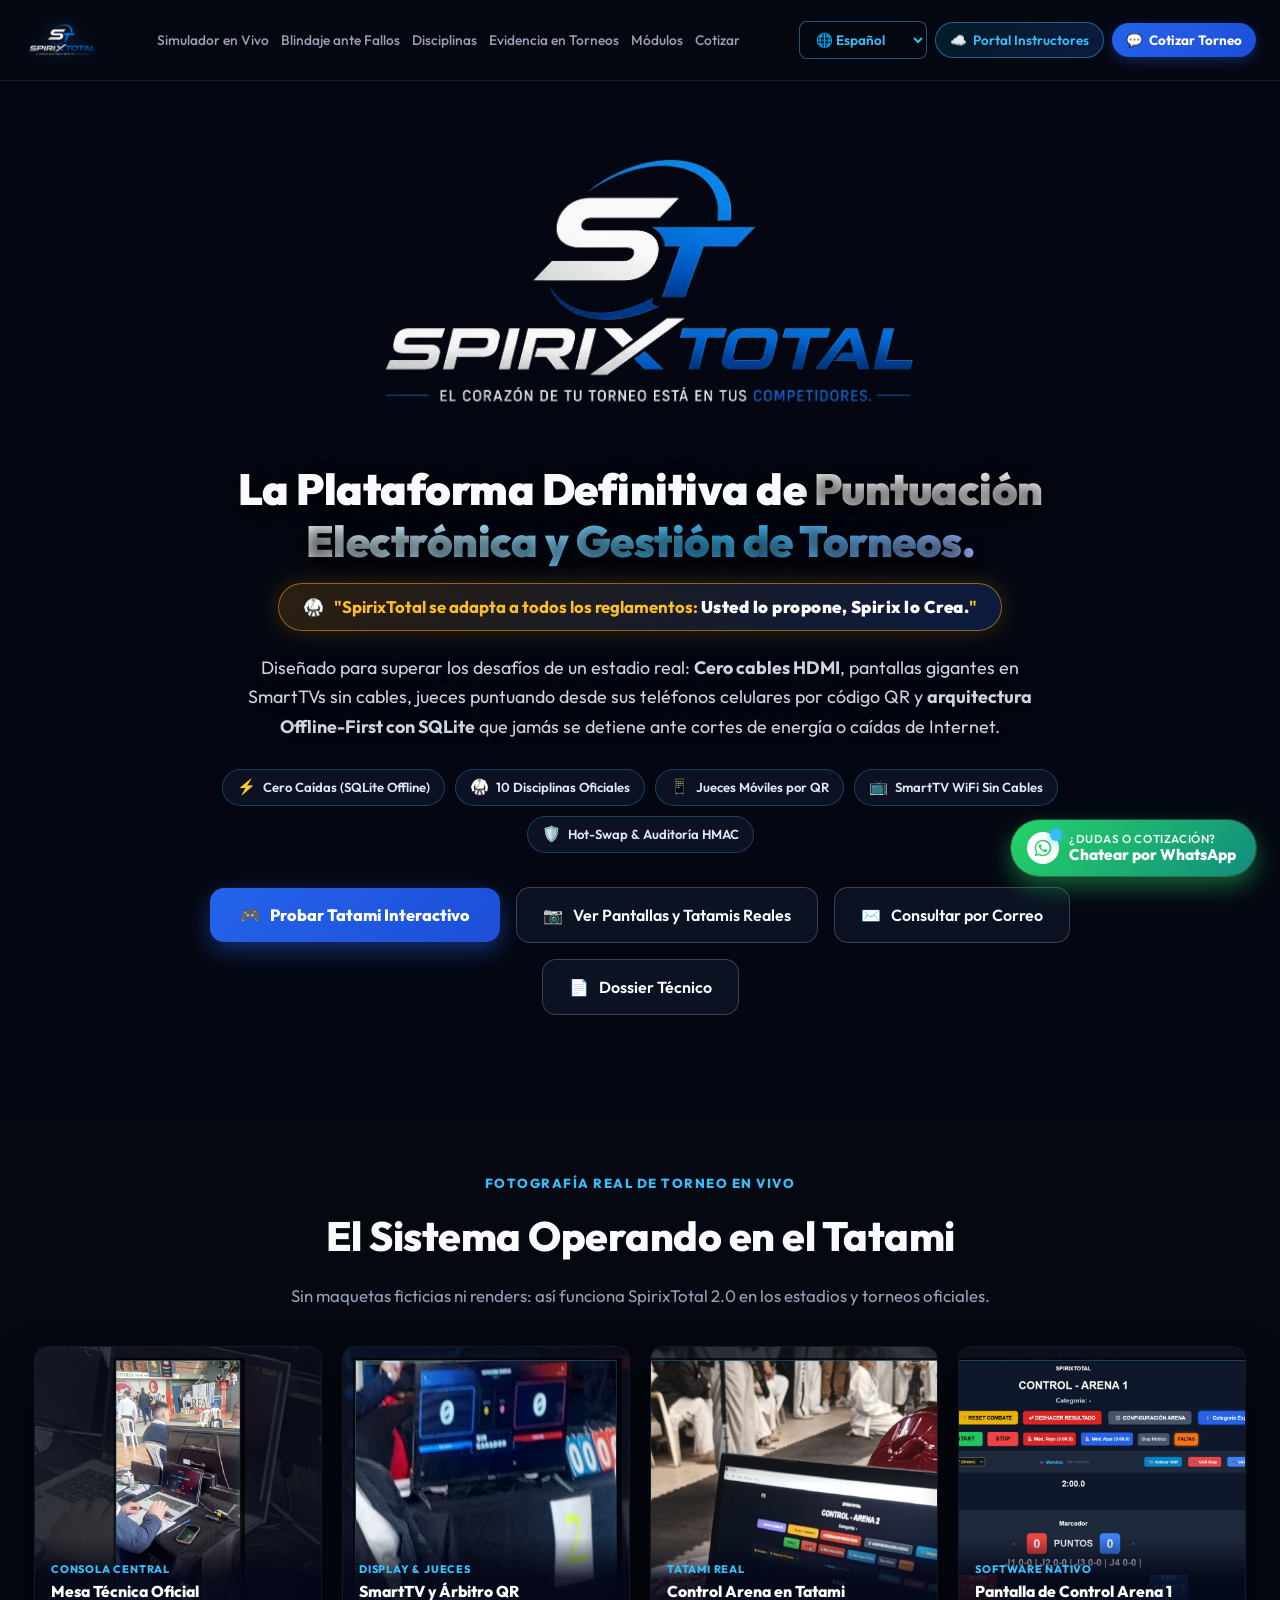
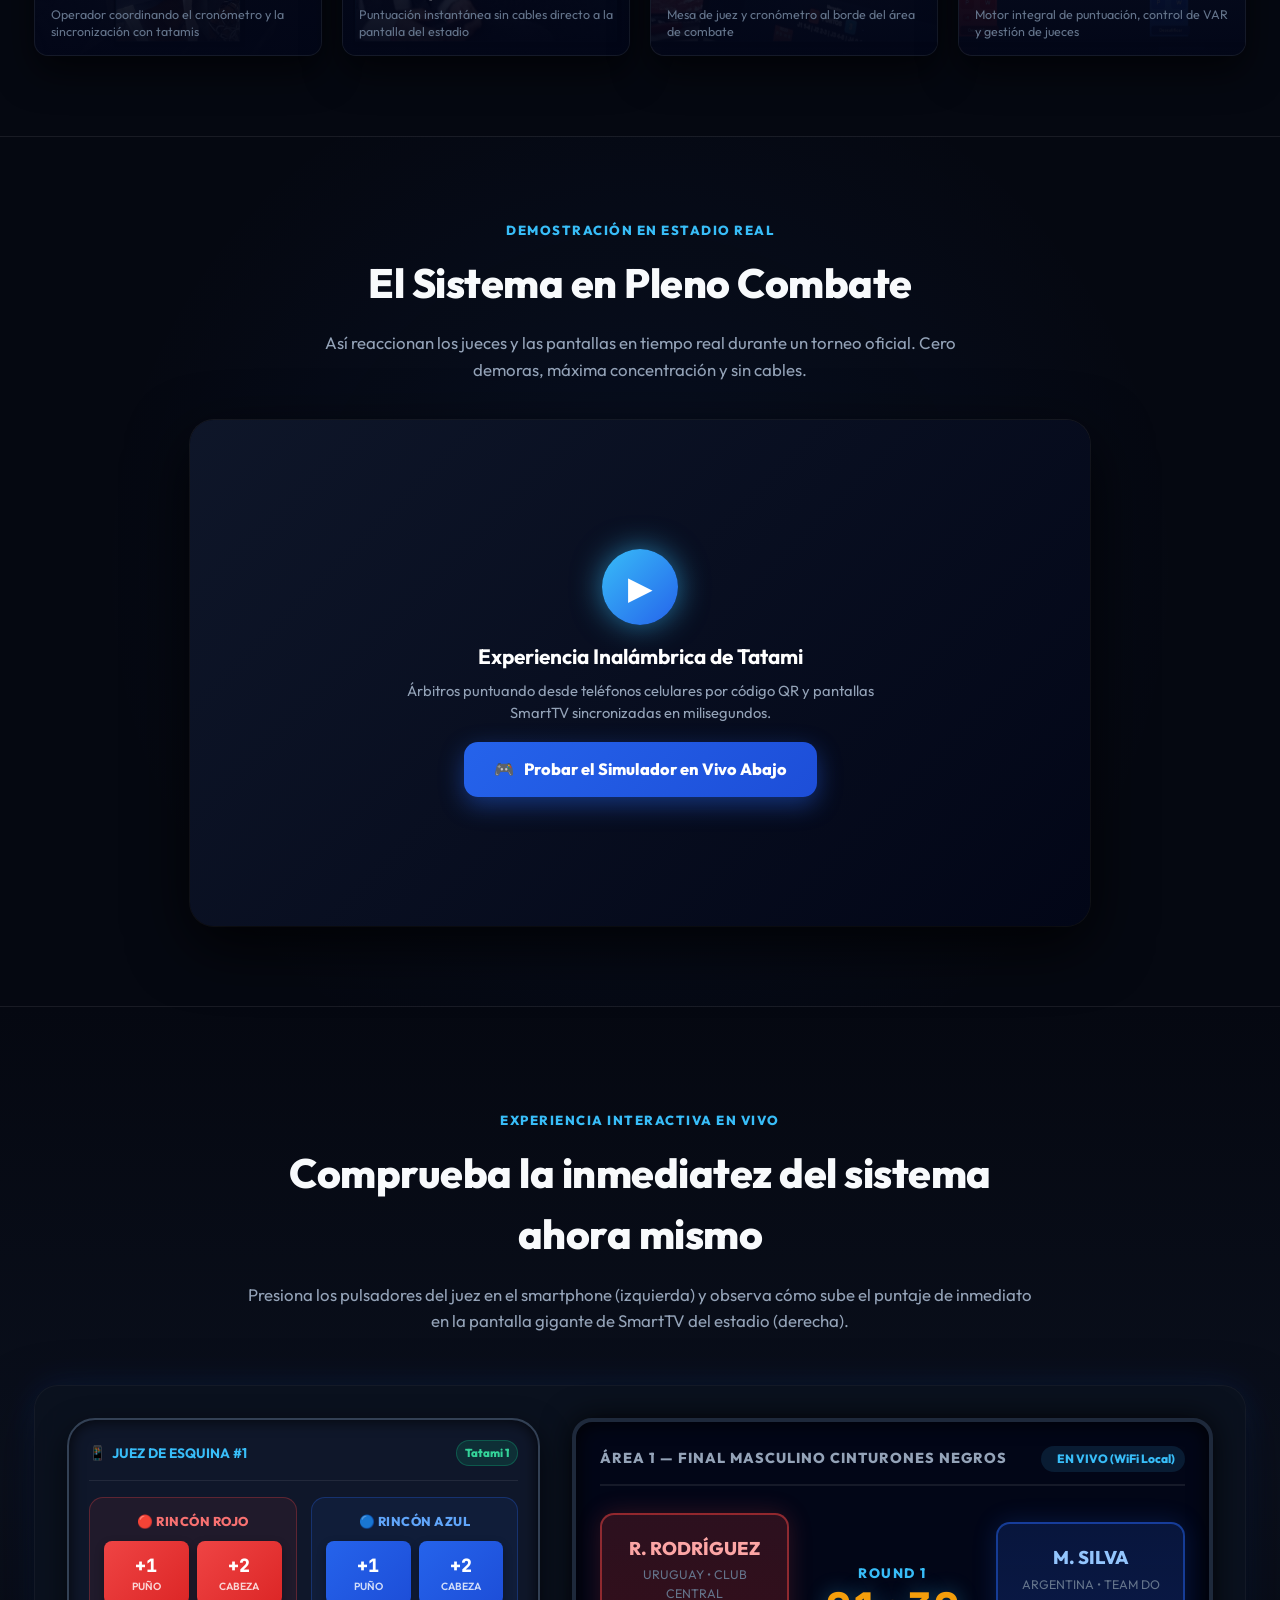
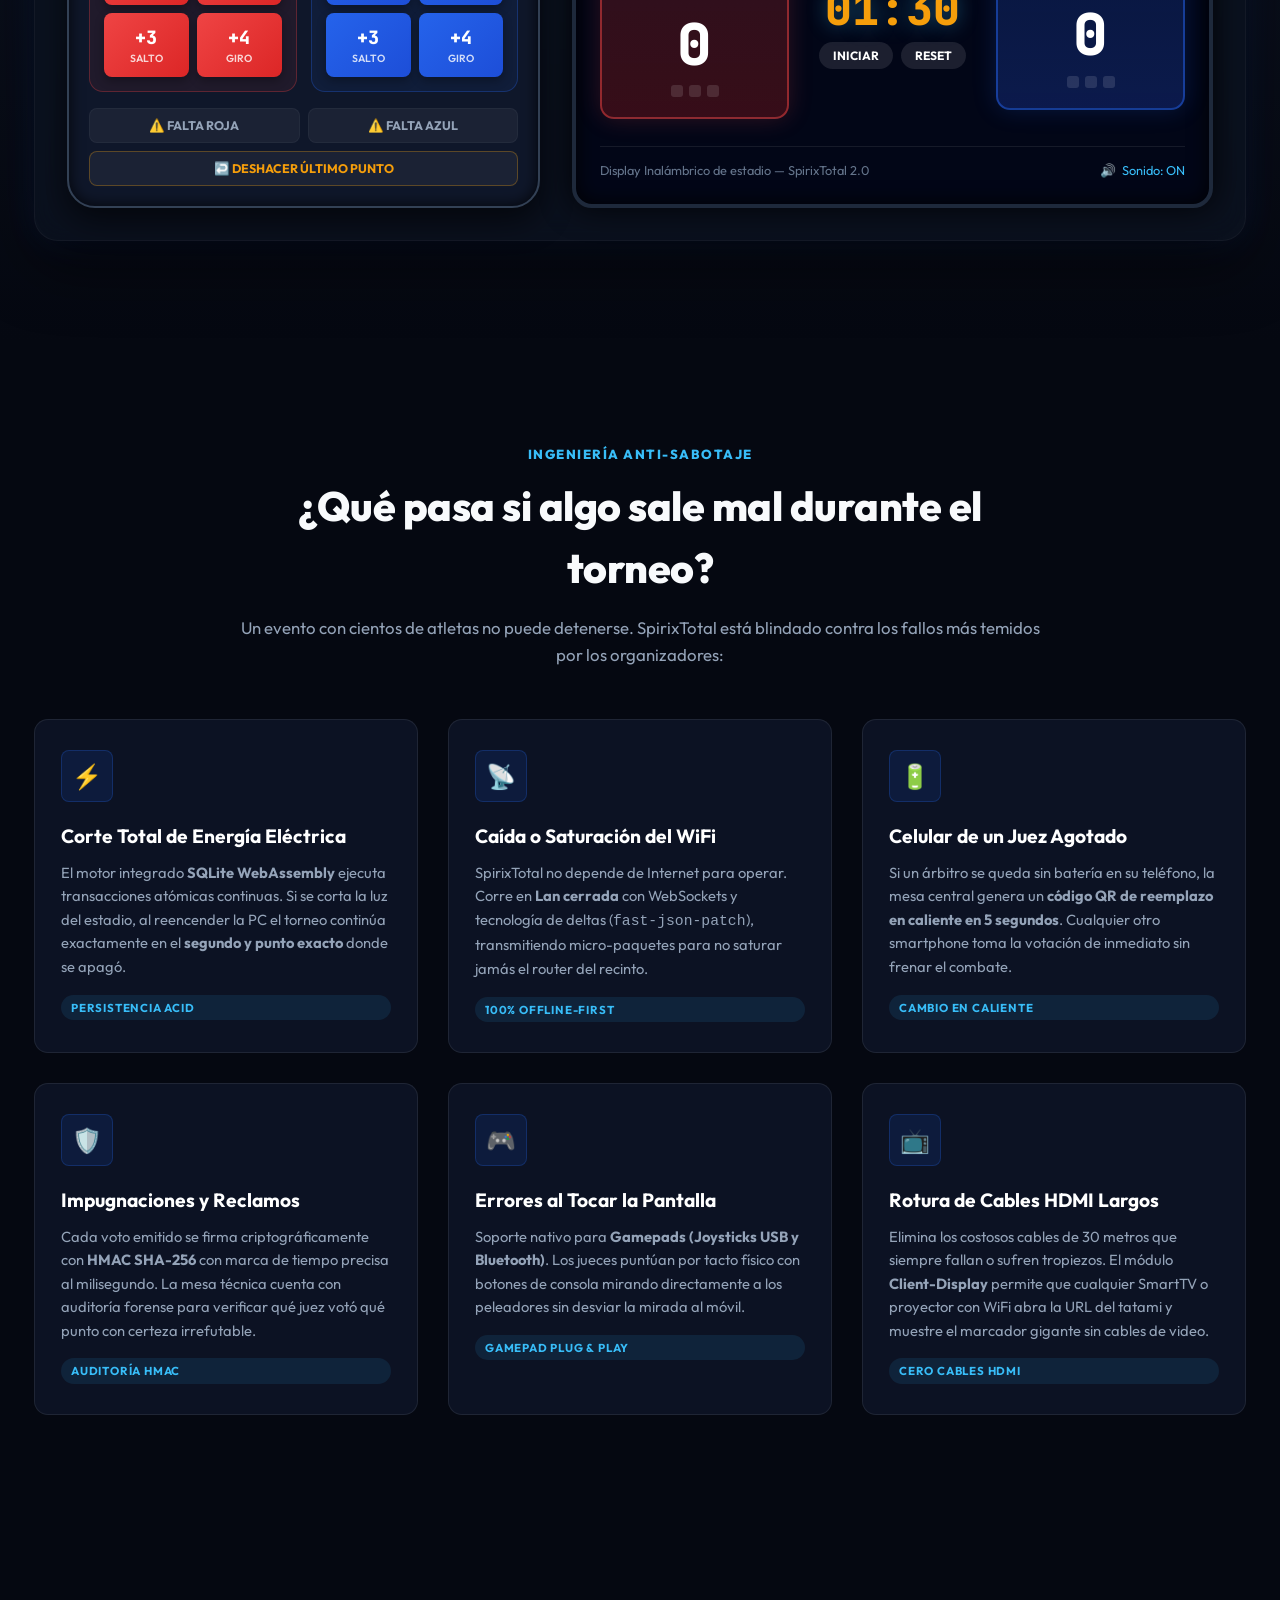
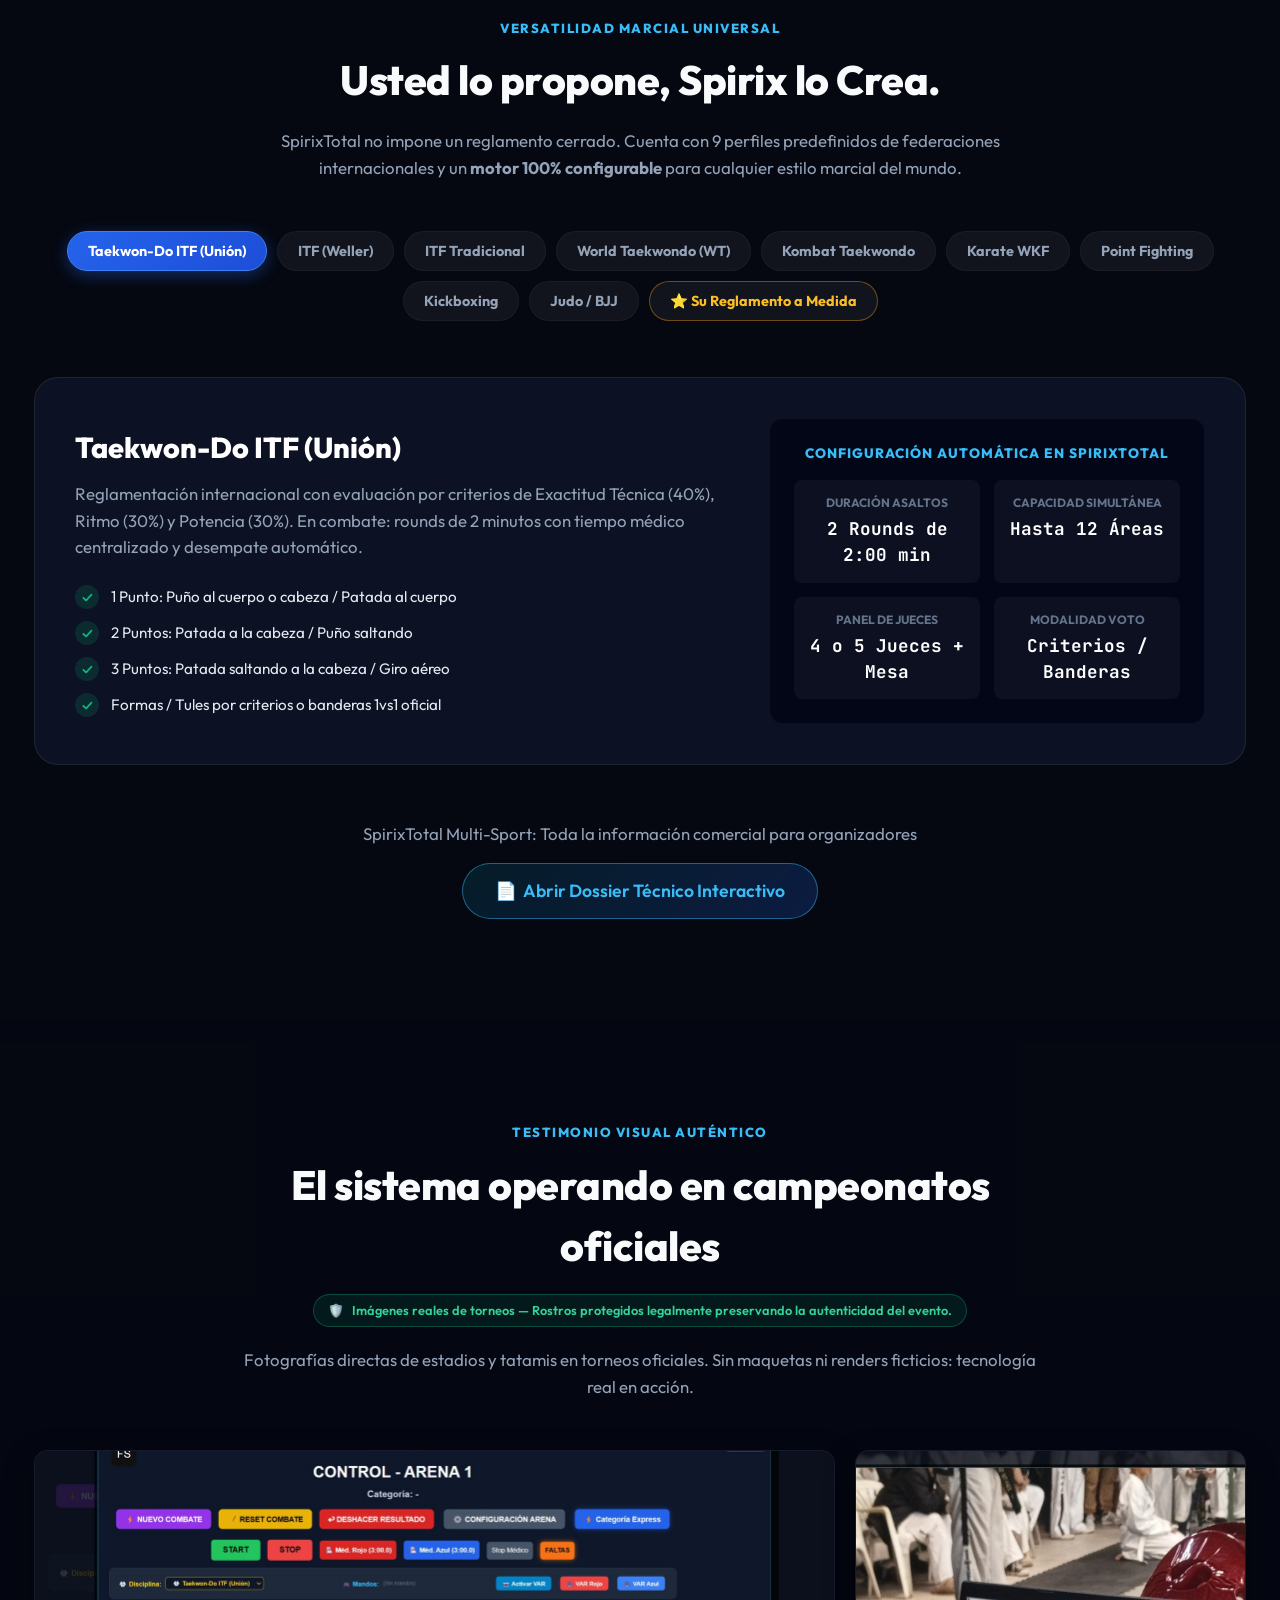
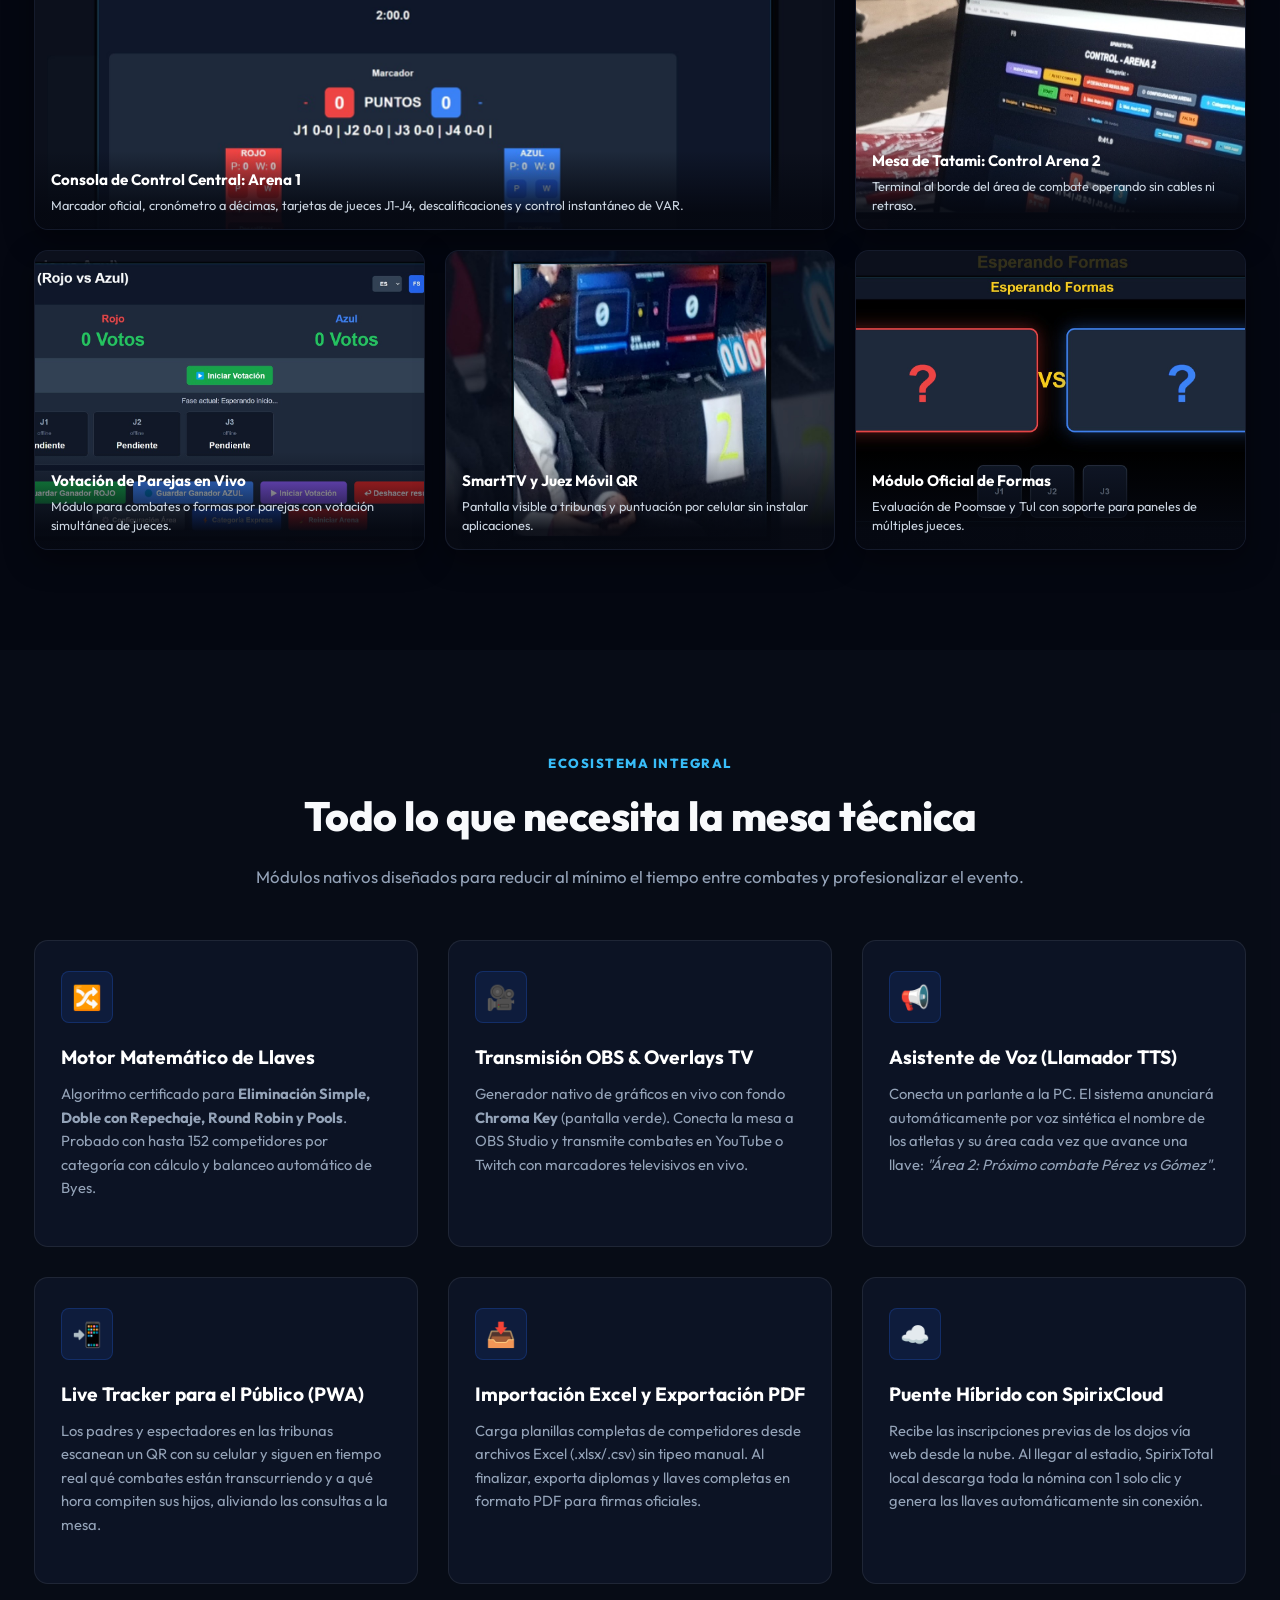
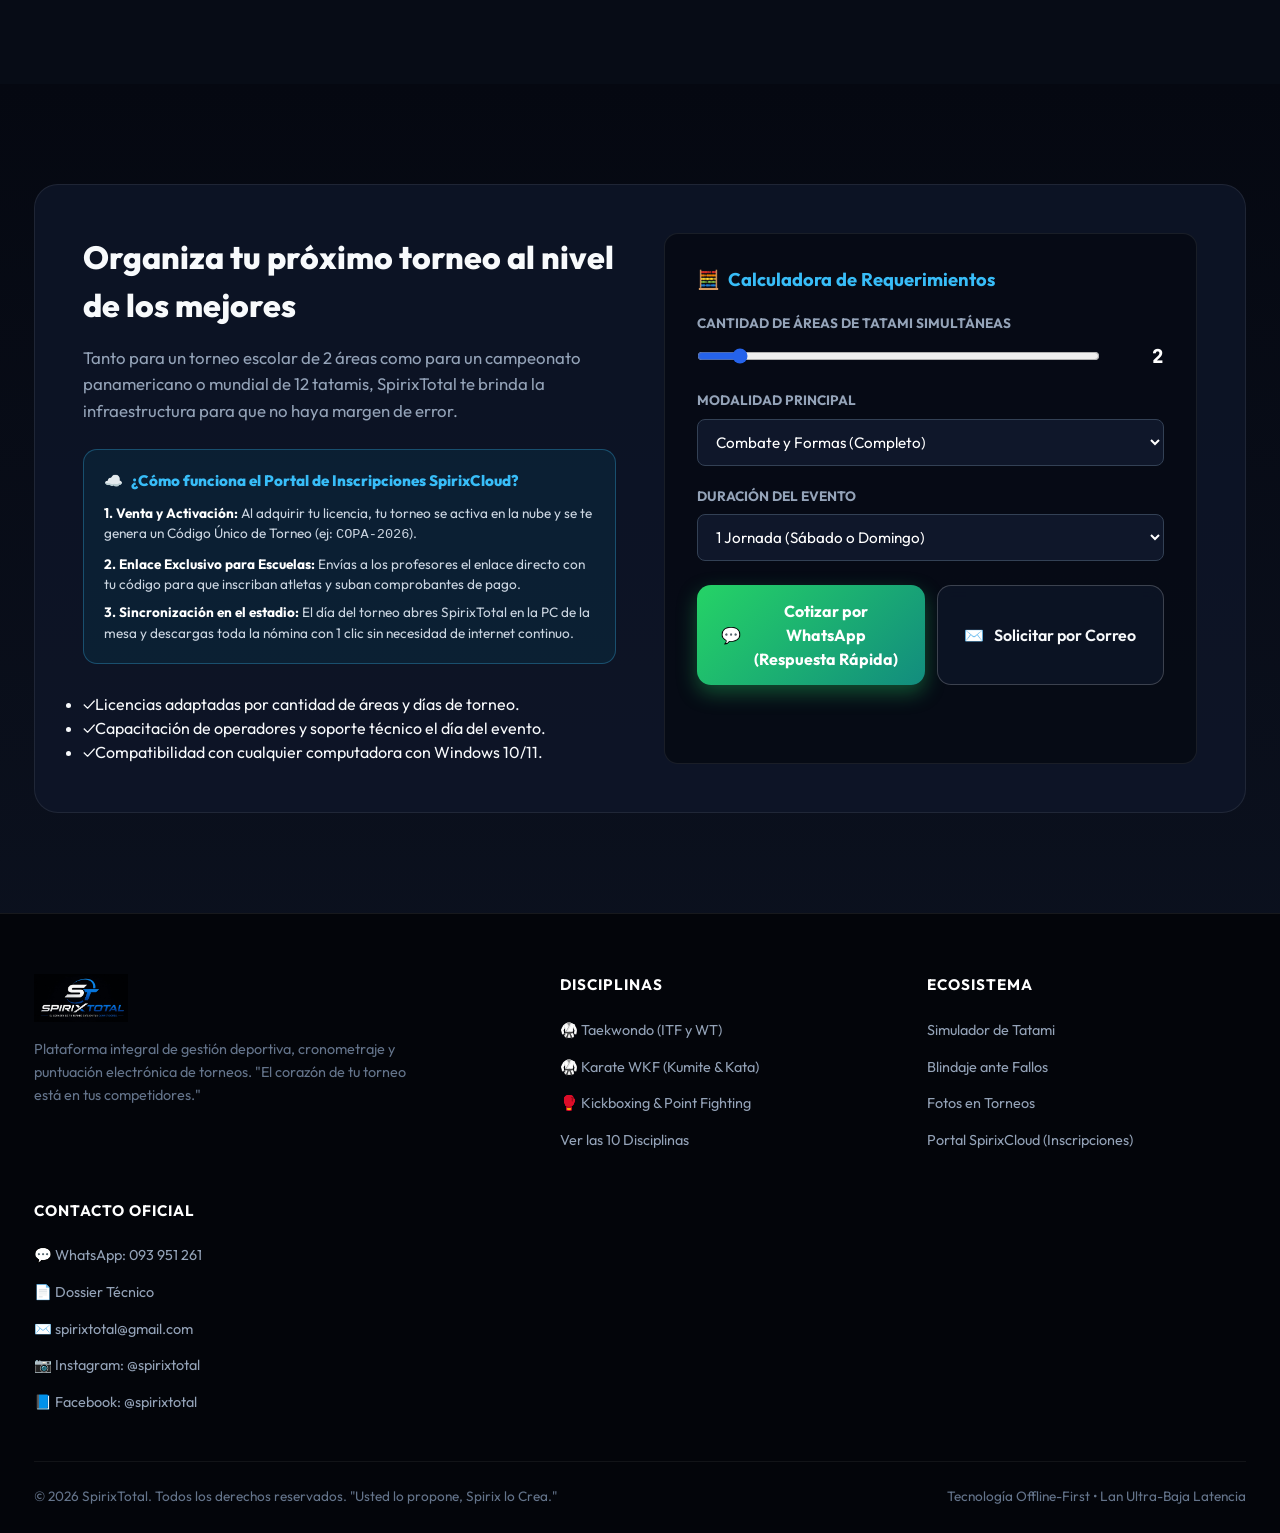
==== commit d3fc4293: "feat: actualizar numero oficial de contacto WhatsApp a 093951261" ====
--- a/index.html
+++ b/index.html
@@ -819,6 +819,7 @@
         <div class="footer-col">
           <h4>Contacto Oficial</h4>
           <ul class="footer-links">
+            <li><a href="https://wa.me/59893951261" target="_blank">💬 WhatsApp: 093 951 261</a></li>
             <li><a href="docs/SpirixTotal_Dossier_Tecnico.html" target="_blank">📄 Dossier Técnico</a></li>
             <li><a href="mailto:spirixtotal@gmail.com">✉️ spirixtotal@gmail.com</a></li>
             <li><a href="https://instagram.com/spirixtotal" target="_blank">📷 Instagram: @spirixtotal</a></li>
@@ -876,7 +877,7 @@
   <!-- ========================================================================
        BOTÓN FLOTANTE OFICIAL DE WHATSAPP CON EFECTO PULSO
        ======================================================================== -->
-  <a id="floating-whatsapp-btn" href="https://wa.me/59899000000?text=Hola%20SpirixTotal,%20deseo%20consultar%20sobre%20el%20sistema%20para%20un%20torneo" target="_blank" rel="noopener noreferrer" class="whatsapp-float-btn" title="Chatear por WhatsApp con un Asesor">
+  <a id="floating-whatsapp-btn" href="https://wa.me/59893951261?text=Hola%20SpirixTotal,%20deseo%20consultar%20sobre%20el%20sistema%20para%20un%20torneo" target="_blank" rel="noopener noreferrer" class="whatsapp-float-btn" title="Chatear por WhatsApp con un Asesor">
     <div class="whatsapp-icon-wrap">
       <span class="whatsapp-pulse"></span>
       <svg viewBox="0 0 24 24">
